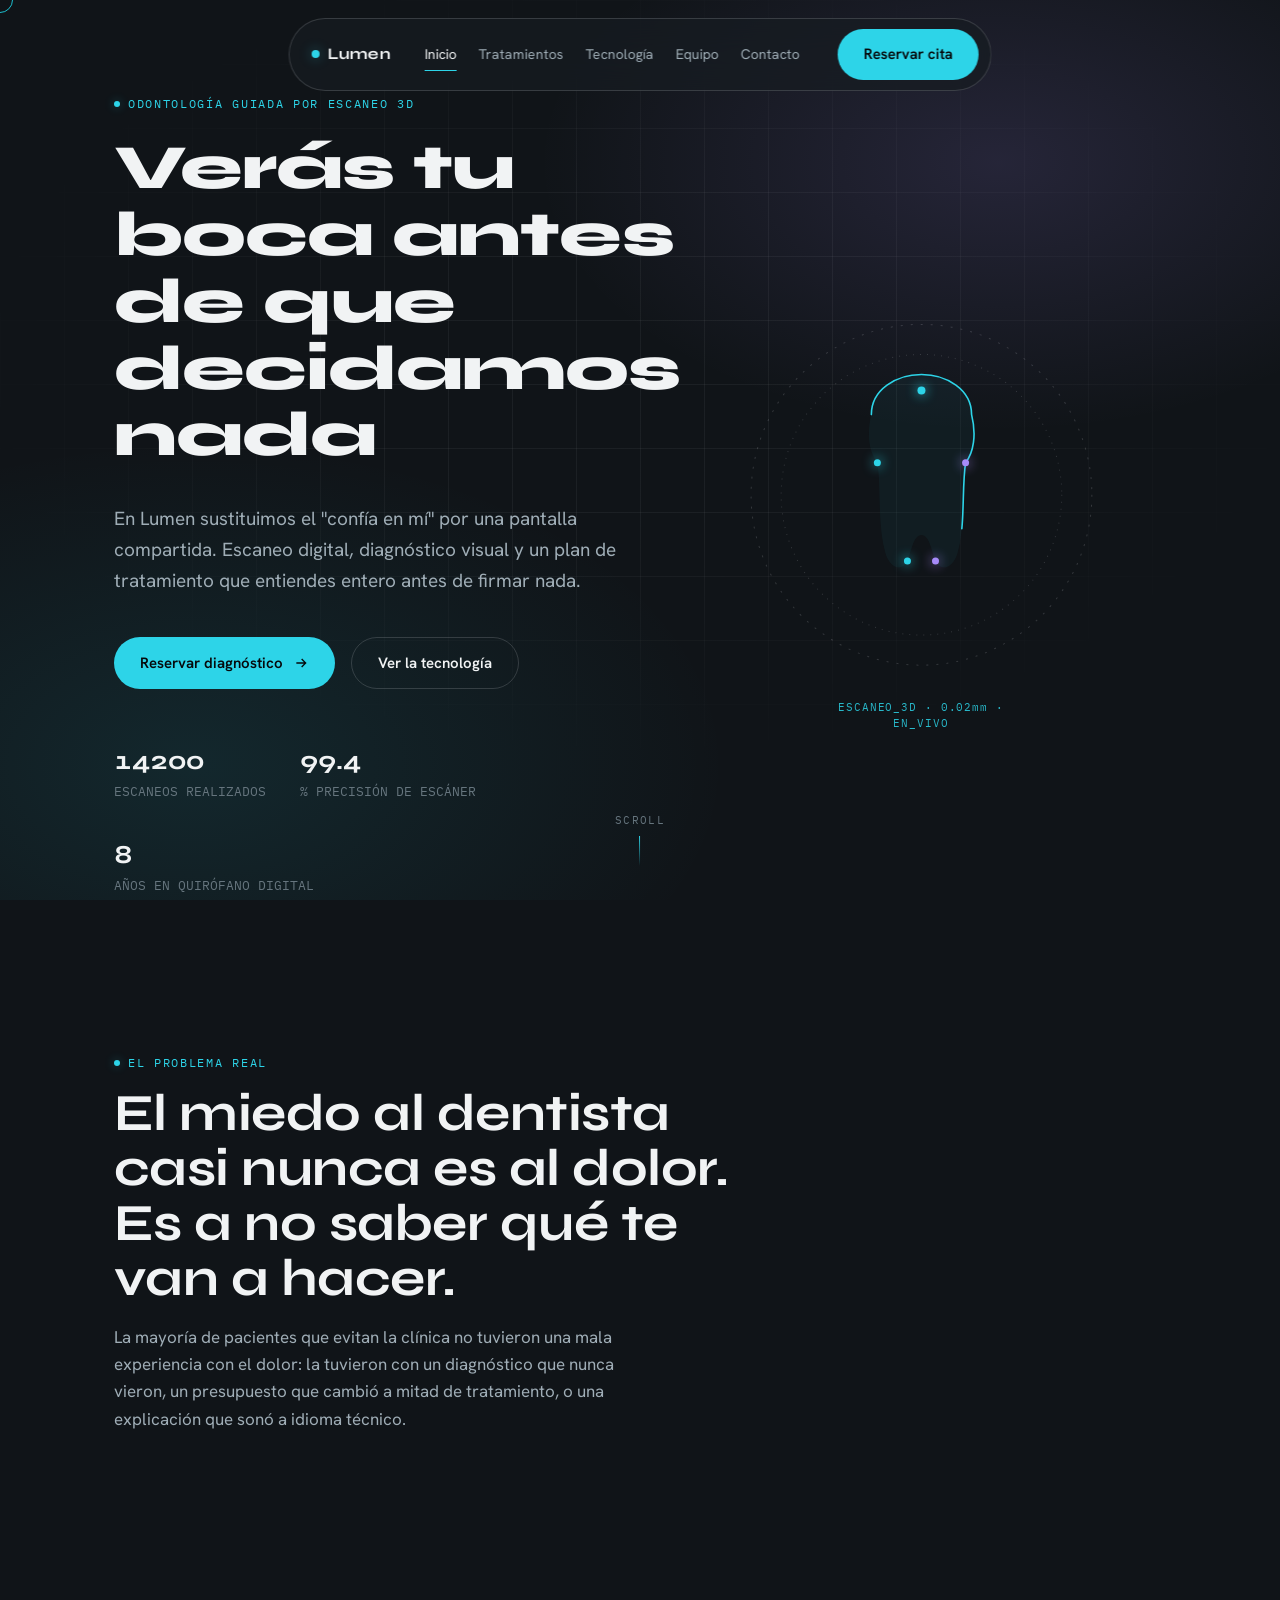
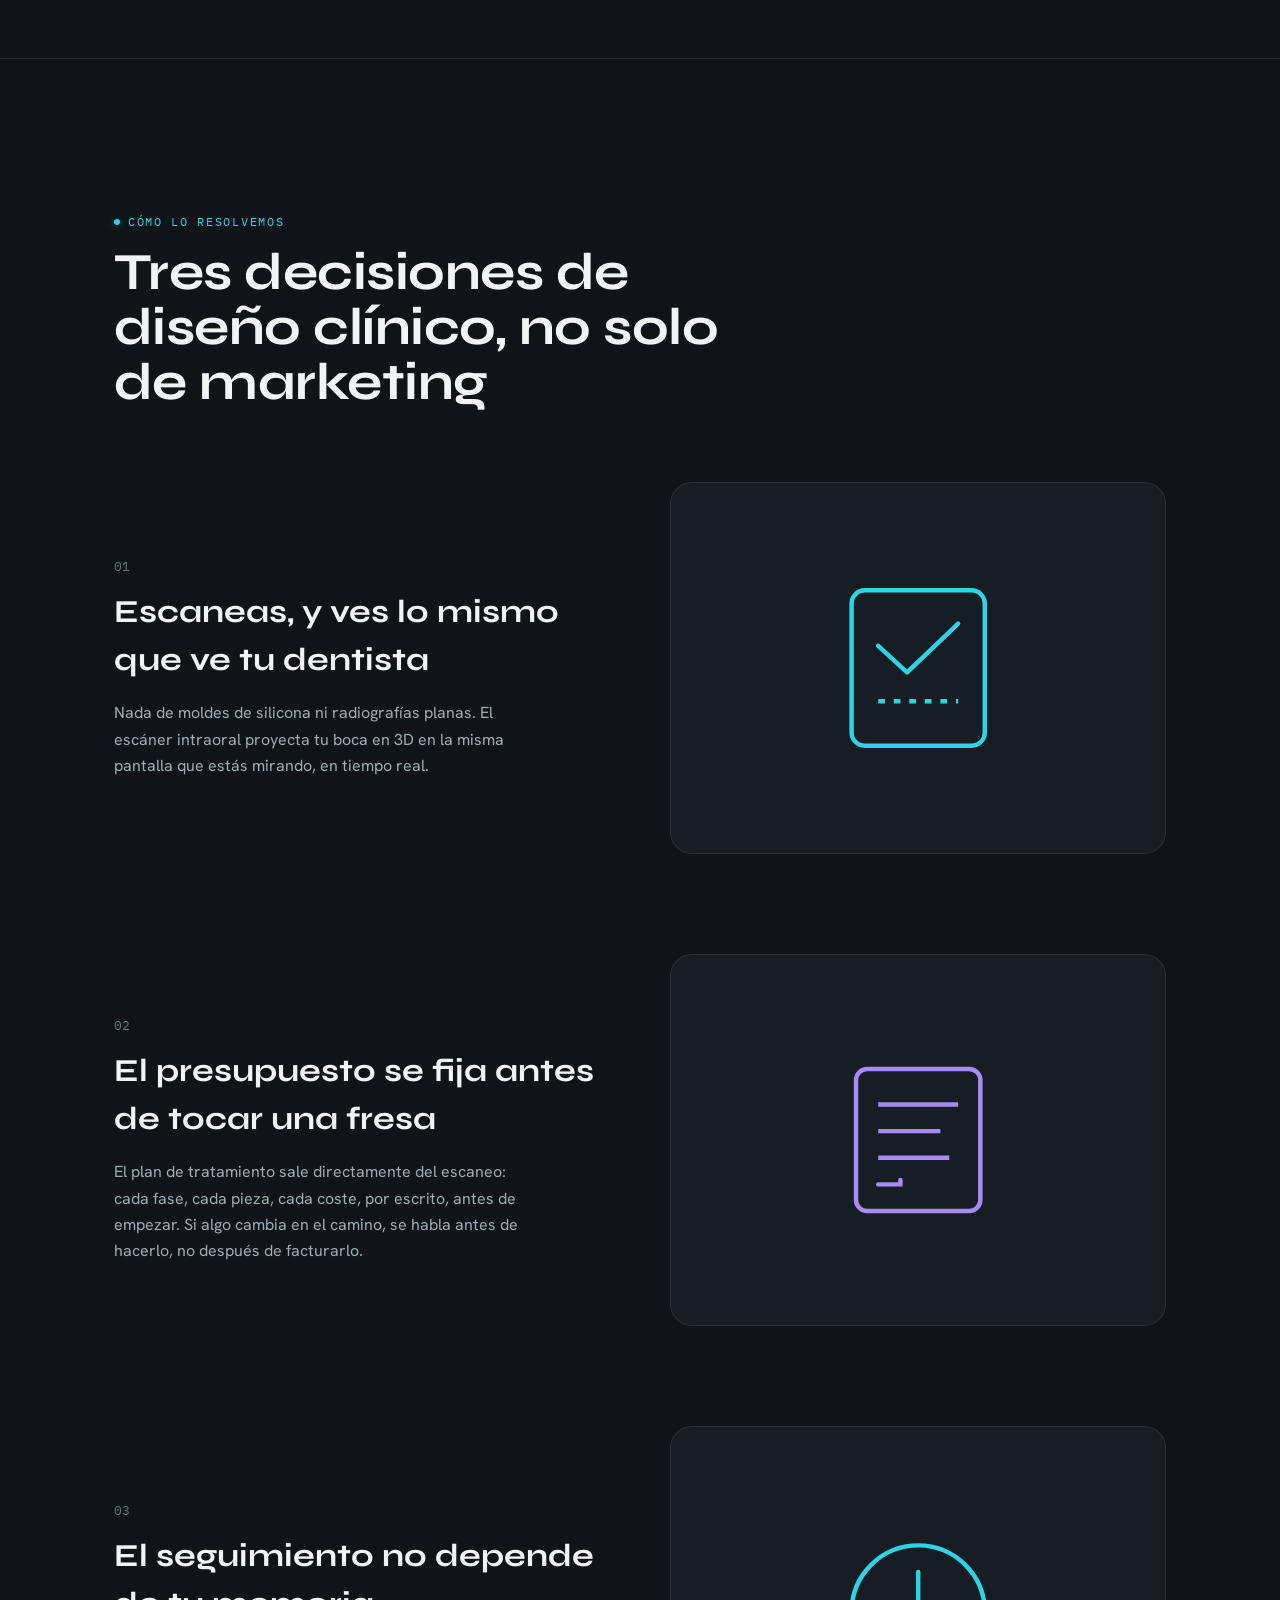
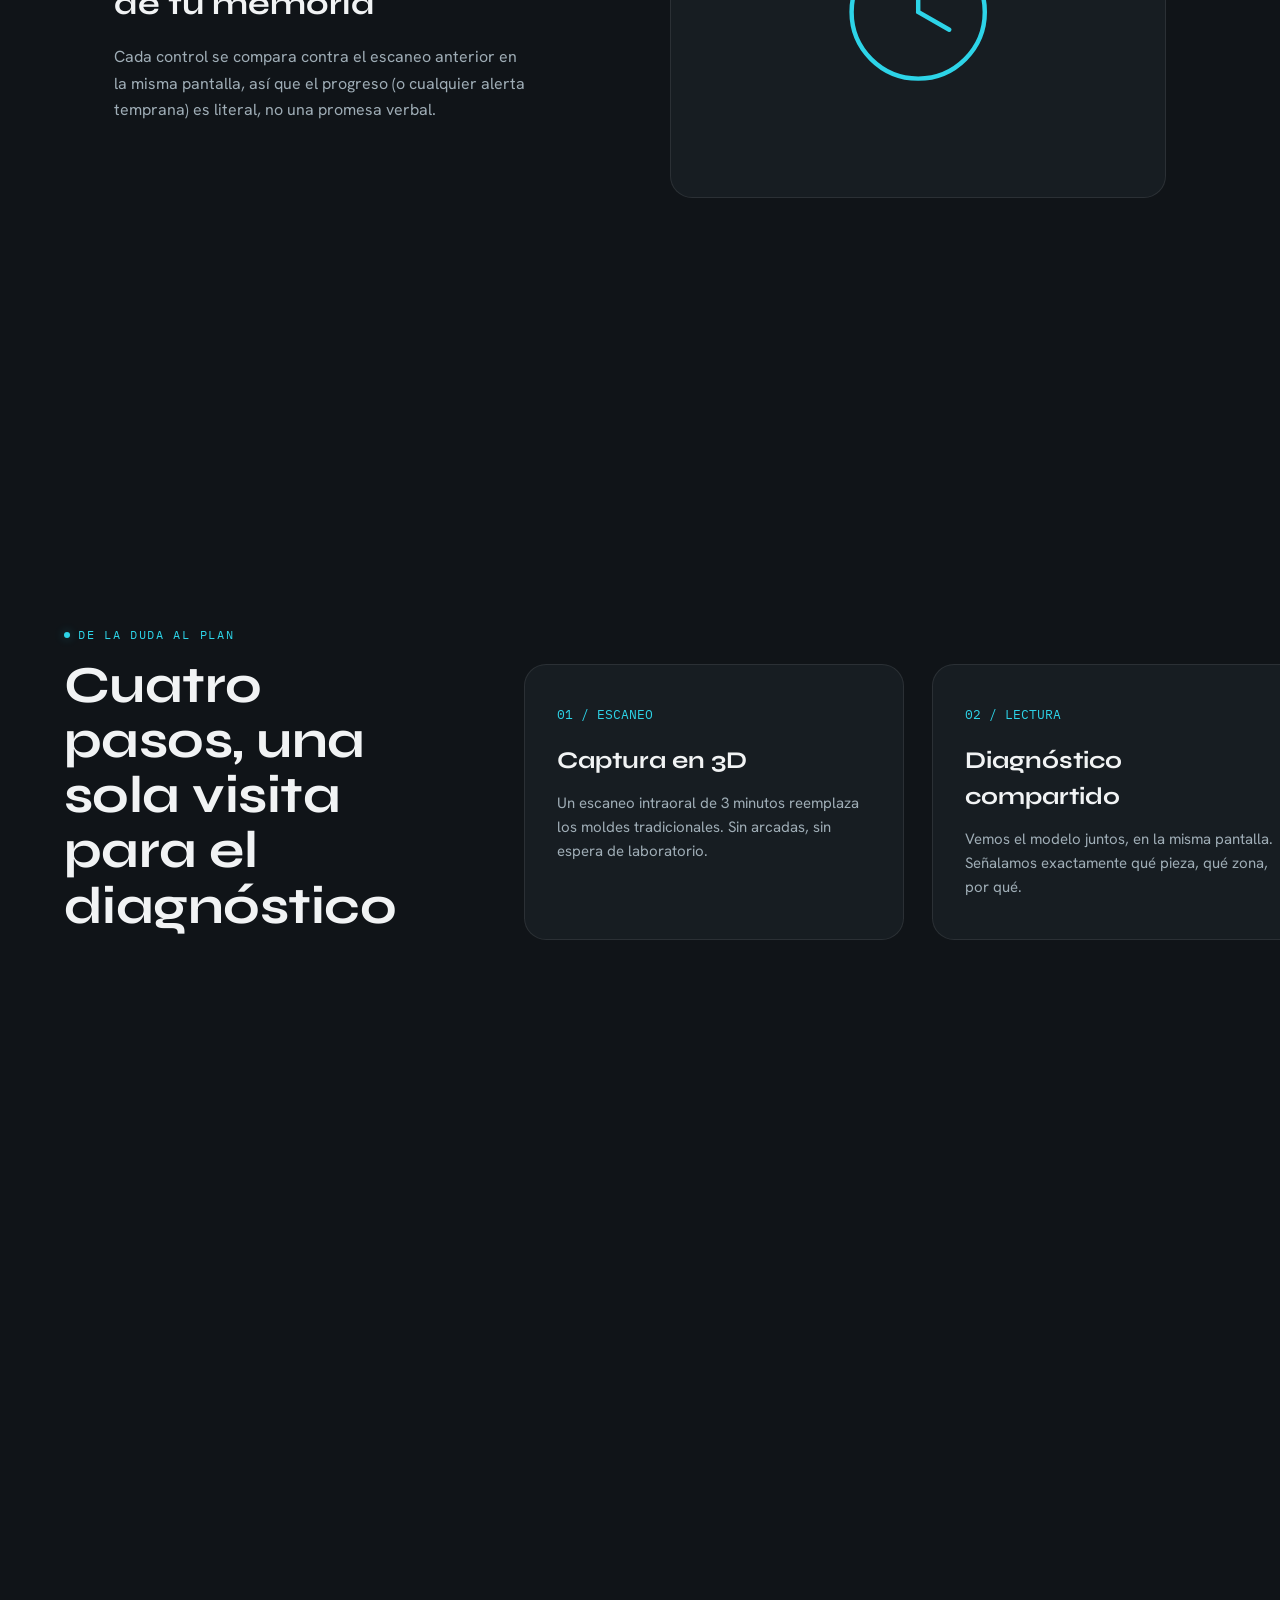
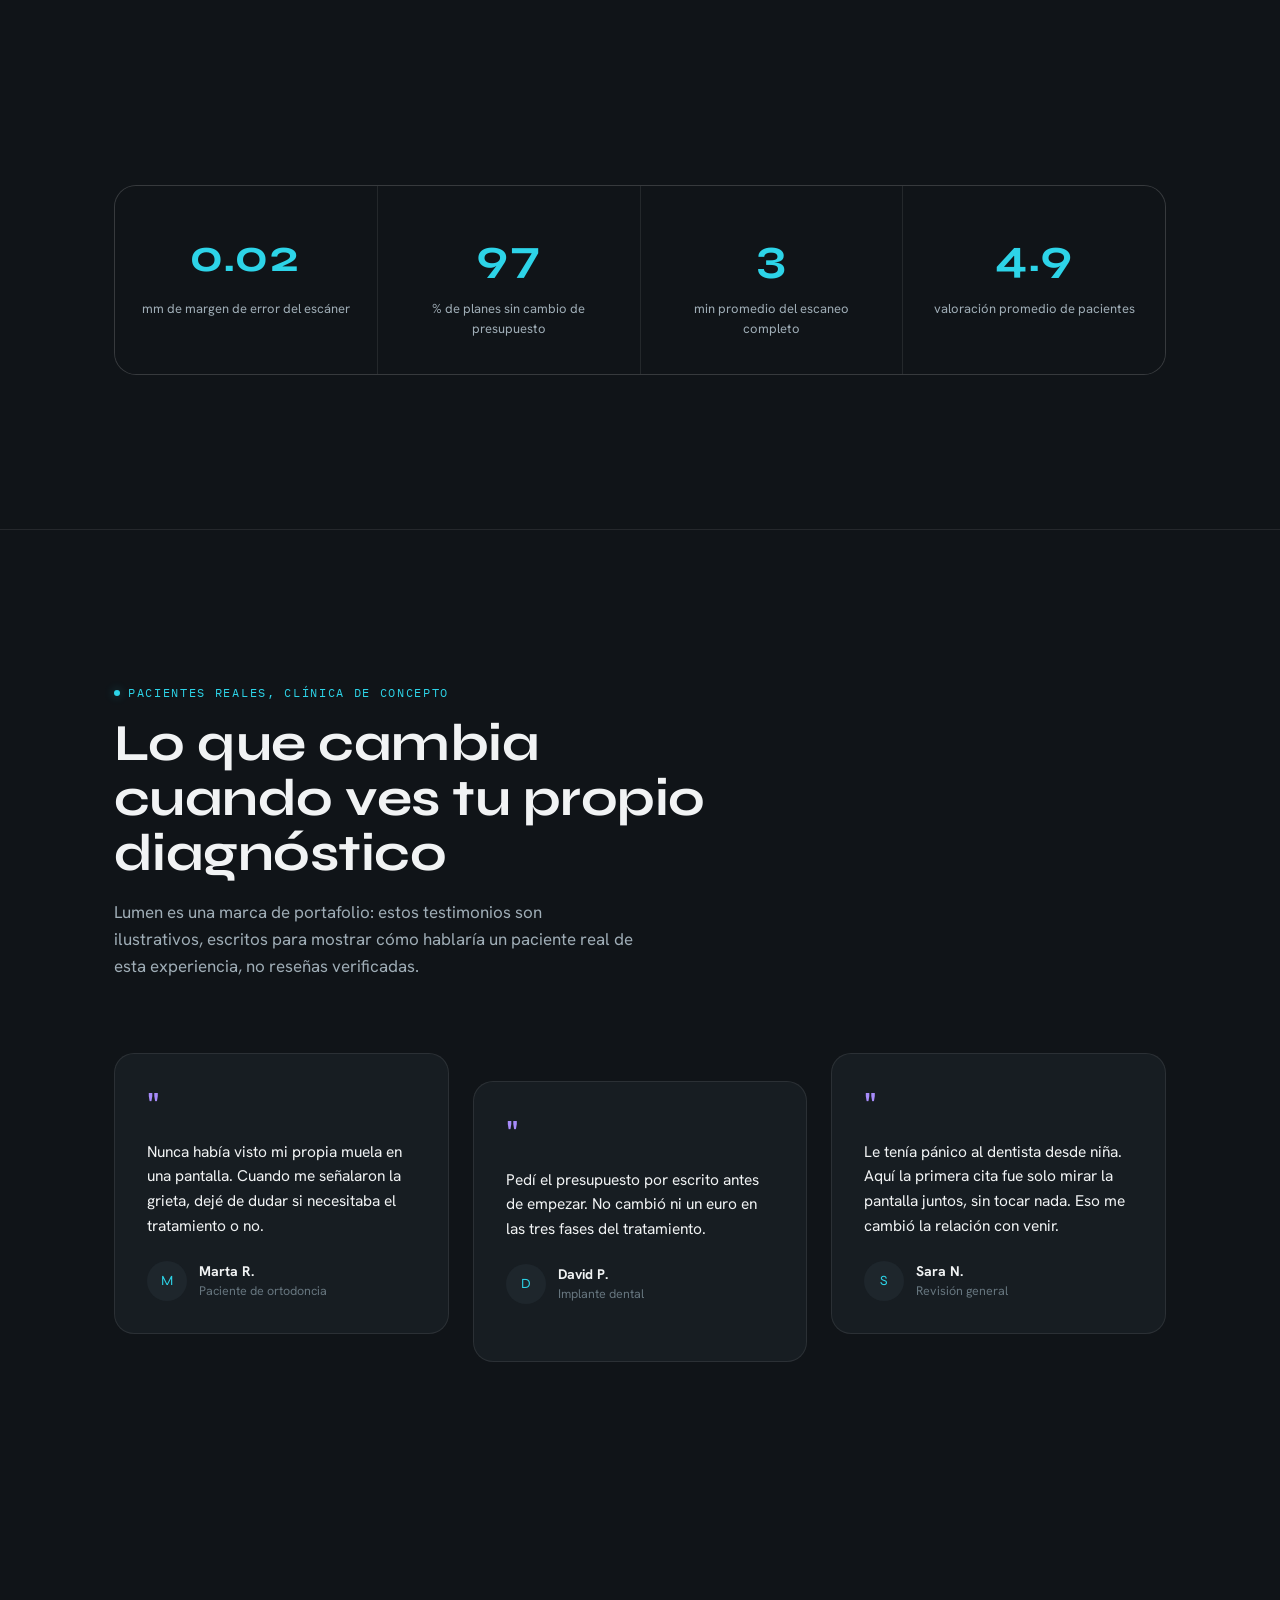
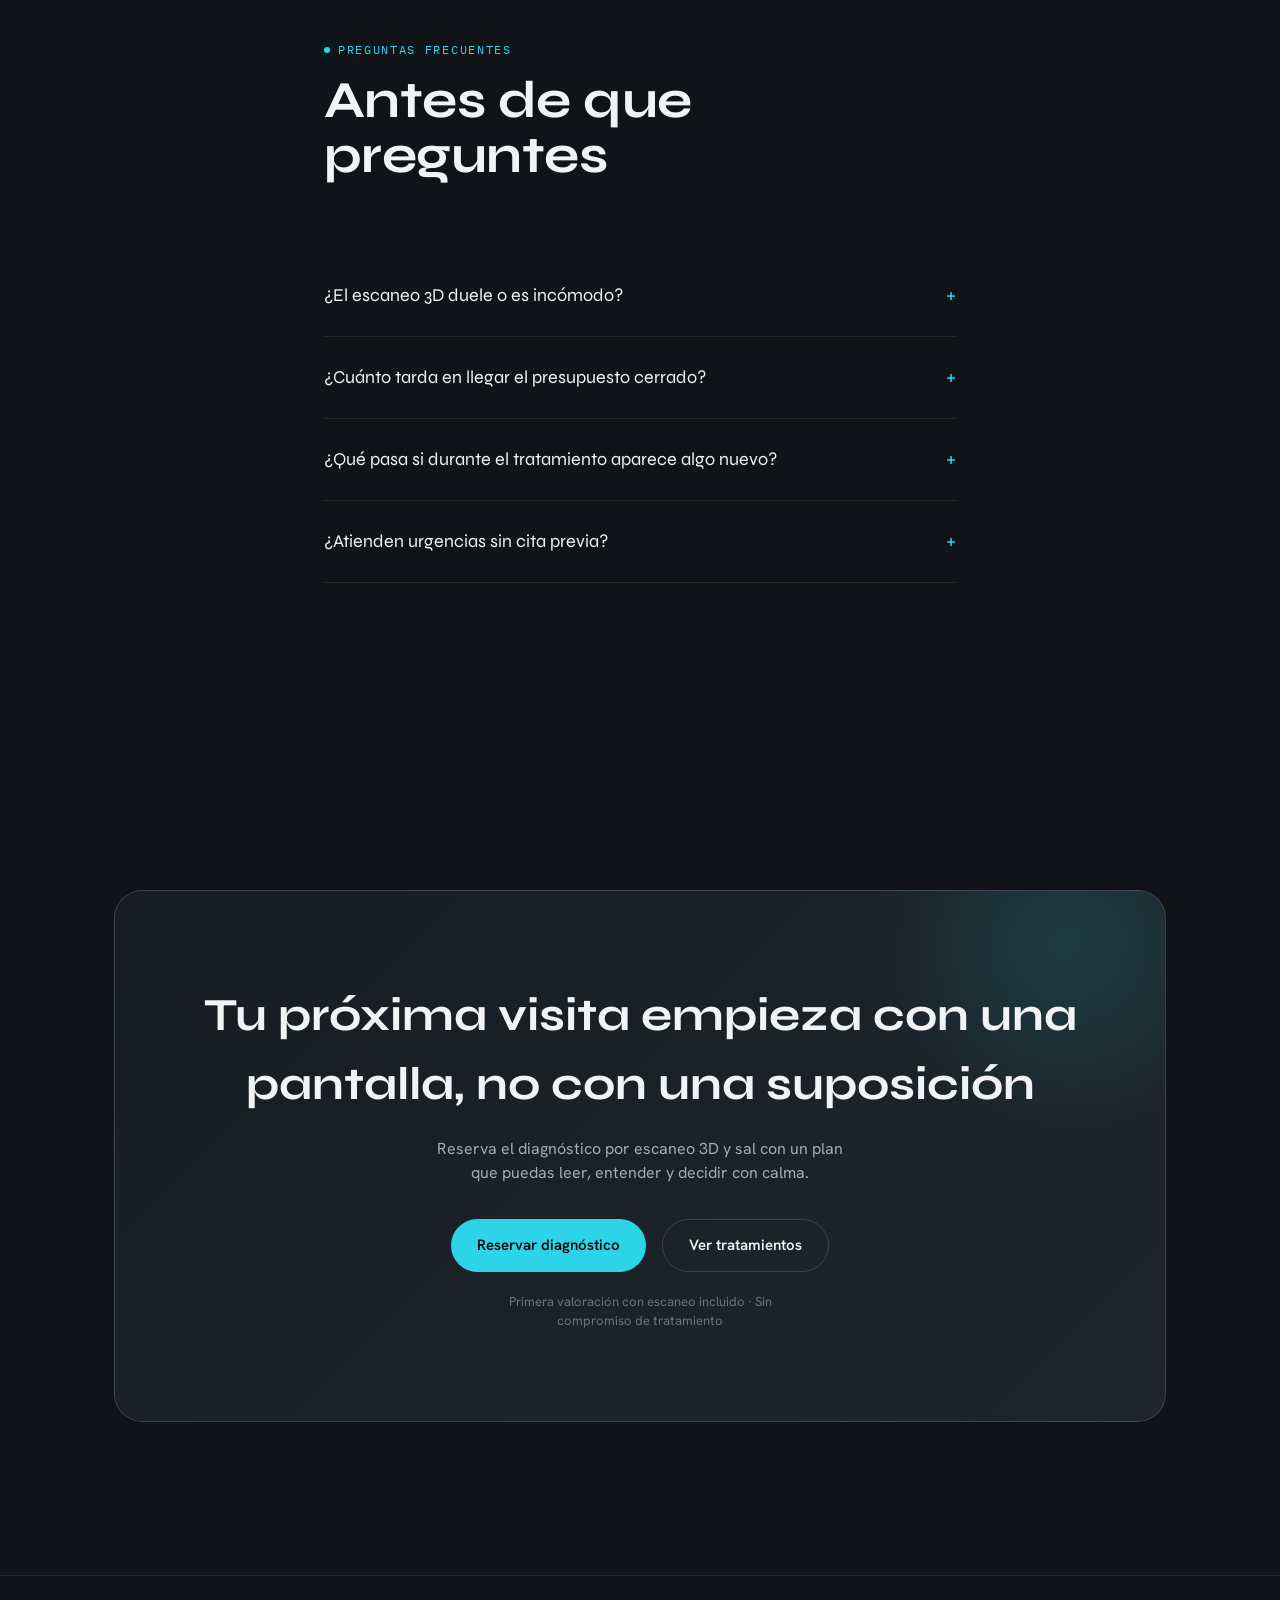
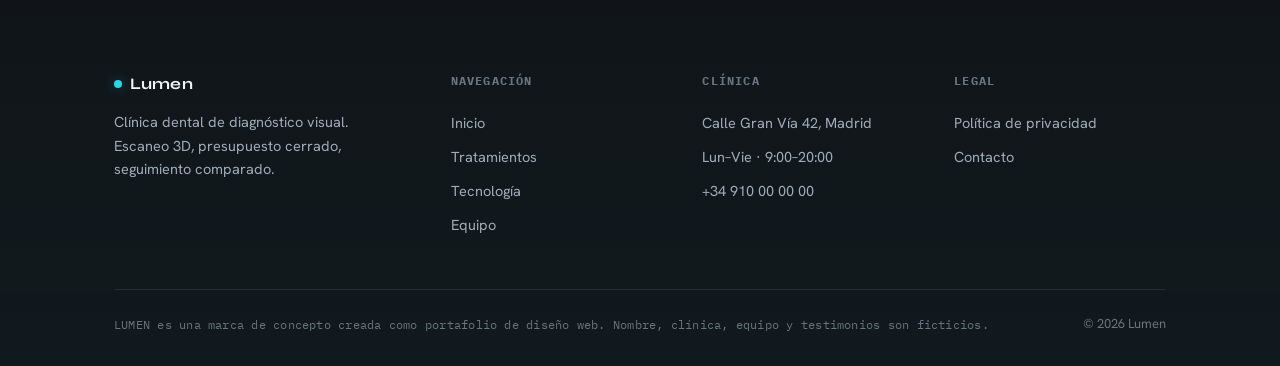
==== index.html @ a2fd38f0 "Lumen Clinica Dental: sitio multipagina animado Landing de portafolio para clinica dental ficticia. " ====
<html lang="es">
<head>
<meta charset="UTF-8">
<meta name="viewport" content="width=device-width, initial-scale=1.0">
<title>Lumen · Clínica Dental de Precisión Digital</title>
<meta name="description" content="Lumen es una clínica dental que sustituye la incertidumbre por evidencia visual: escaneo 3D, diagnóstico compartido en pantalla y planes de tratamiento sin sorpresas.">
<link rel="icon" href="data:image/svg+xml,<svg xmlns=%22http://www.w3.org/2000/svg%22 viewBox=%220 0 100 100%22><circle cx=%2250%22 cy=%2250%22 r=%2242%22 fill=%22%23101418%22/><circle cx=%2250%22 cy=%2250%22 r=%2222%22 fill=%22none%22 stroke=%22%232dd4e8%22 stroke-width=%228%22/></svg>">
<link rel="preconnect" href="https://fonts.googleapis.com">
<link rel="preconnect" href="https://fonts.gstatic.com" crossorigin>
<link href="https://fonts.googleapis.com/css2?family=Syne:wght@600;700;800&family=Hanken+Grotesk:wght@400;500;600;700&family=IBM+Plex+Mono:wght@400;500&display=swap" rel="stylesheet">
<link rel="stylesheet" href="assets/css/style.css">
<style>
  /* ---- hero específico de Inicio ---- */
  .hero {
    position: relative;
    min-height: 100svh;
    display: flex;
    align-items: center;
    overflow: hidden;
    background:
      radial-gradient(ellipse 60% 50% at 78% 18%, rgba(167,139,250,0.14), transparent 60%),
      radial-gradient(ellipse 70% 60% at 15% 85%, rgba(45,212,232,0.10), transparent 60%),
      var(--bg);
  }
  .hero-grid {
    position: absolute;
    inset: 0;
    background-image:
      linear-gradient(var(--line) 1px, transparent 1px),
      linear-gradient(90deg, var(--line) 1px, transparent 1px);
    background-size: 64px 64px;
    mask-image: radial-gradient(ellipse 70% 60% at 50% 40%, black 30%, transparent 75%);
    opacity: 0.6;
  }
  .hero-inner {
    position: relative;
    z-index: 2;
    width: 100%;
    display: grid;
    grid-template-columns: 1.1fr 0.9fr;
    align-items: center;
    gap: 40px;
    padding-top: 90px;
  }
  .hero-copy .eyebrow { margin-bottom: 22px; }
  .hero-copy h1 {
    font-family: var(--font-display);
    font-weight: 800;
    font-size: clamp(34px, 5.6vw, 63px);
    line-height: 1.06;
    letter-spacing: -0.015em;
  }
  .hero-copy h1 .accent { color: var(--accent); }
  .hero-copy p.lede {
    margin-top: 26px;
    max-width: 46ch;
    font-size: clamp(16px, 1.6vw, 19px);
    color: var(--text-dim);
    line-height: 1.65;
  }
  .hero-actions {
    margin-top: 40px;
    display: flex;
    gap: 16px;
    flex-wrap: wrap;
  }
  .hero-trust {
    margin-top: 52px;
    display: flex;
    gap: 34px;
    flex-wrap: wrap;
  }
  .hero-trust div { display: flex; flex-direction: column; gap: 2px; }
  .hero-trust .stat-num { font-size: 26px; }
  .hero-trust span.label { font-size: 12.5px; color: var(--text-faint); font-family: var(--font-mono); }

  .hero-scan { position: relative; height: clamp(320px, 42vw, 560px); }
  .hero-scan svg { width: 100%; height: 100%; overflow: visible; }
  .scan-ring { transform-origin: center; animation: spin 22s linear infinite; }
  .scan-ring.rev { animation-direction: reverse; animation-duration: 34s; }
  @keyframes spin { to { transform: rotate(360deg); } }
  .scan-node { fill: var(--accent); filter: drop-shadow(0 0 6px var(--accent)); }
  .scan-node.violet { fill: var(--accent-2); filter: drop-shadow(0 0 6px var(--accent-2)); }
  .scan-sweep {
    stroke: url(#sweepGrad);
    stroke-width: 1.4;
    animation: sweep 4.5s linear infinite;
  }
  @keyframes sweep { from { transform: rotate(0deg); } to { transform: rotate(360deg); } }
  .tooth-outline { stroke: var(--accent); stroke-width: 1.6; fill: none; stroke-linecap: round; stroke-linejoin: round; }
  .tooth-fill { fill: rgba(45,212,232,0.05); }
  .hero-readout {
    position: absolute;
    bottom: 6%;
    left: 50%;
    transform: translateX(-50%);
    font-family: var(--font-mono);
    font-size: 11px;
    color: var(--accent);
    letter-spacing: 0.08em;
    text-align: center;
    opacity: 0.85;
  }
  body.paused .scan-ring, body.paused .scan-sweep { animation: none; }

  .scroll-cue {
    position: absolute;
    bottom: 34px;
    left: 50%;
    transform: translateX(-50%);
    display: flex;
    flex-direction: column;
    align-items: center;
    gap: 8px;
    font-family: var(--font-mono);
    font-size: 11px;
    color: var(--text-faint);
    letter-spacing: 0.12em;
    z-index: 2;
  }
  .scroll-cue .line { width: 1px; height: 30px; background: linear-gradient(var(--accent), transparent); animation: scrollcue 1.8s ease-in-out infinite; }
  @keyframes scrollcue { 0%,100% { opacity: 0.2; } 50% { opacity: 1; } }

  @media (max-width: 900px) {
    .hero-inner { grid-template-columns: 1fr; padding-top: 60px; }
    .hero-scan { order: -1; height: 280px; }
    .hero-trust { gap: 24px; }
  }

  /* ---- proceso: scroll lateral ---- */
  .process-sticky {
    position: sticky;
    top: 0;
    height: 100vh;
    display: flex;
    align-items: center;
    overflow: hidden;
  }
  .process-track {
    display: flex;
    gap: 28px;
    will-change: transform;
    padding: 0 var(--pad);
  }
  .process-card {
    flex: 0 0 min(78vw, 380px);
    background: var(--surface);
    border: 1px solid var(--line);
    border-radius: 22px;
    padding: 40px 32px;
  }
  .process-card .num { font-family: var(--font-mono); color: var(--accent); font-size: 13px; }
  .process-card h3 { font-family: var(--font-display); font-size: 24px; margin-top: 18px; }
  .process-card p { margin-top: 12px; color: var(--text-dim); font-size: 15px; line-height: 1.6; }
  .process-wrap { height: 320vh; position: relative; }
  .process-exit { position: absolute; bottom: 0; left: 0; right: 0; height: 100px; }

  /* ---- stats ---- */
  .stats-row {
    display: grid;
    grid-template-columns: repeat(4, 1fr);
    gap: 1px;
    background: var(--line);
    border: 1px solid var(--line);
    border-radius: 22px;
    overflow: hidden;
  }
  .stat-cell { background: var(--bg); padding: 36px 24px; text-align: center; }
  .stat-cell .stat-num { font-size: clamp(32px, 4vw, 46px); color: var(--accent); }
  .stat-cell .label { display: block; margin-top: 8px; font-size: 13px; color: var(--text-dim); }
  @media (max-width: 700px) { .stats-row { grid-template-columns: repeat(2, 1fr); } }

  /* ---- beneficios (zigzag) ---- */
  .zig { display: flex; flex-direction: column; gap: 100px; }
  .zig-item { display: grid; grid-template-columns: 1fr 1fr; gap: 60px; align-items: center; }
  .zig-item:nth-child(even) .zig-visual { order: 2; }
  .zig-visual {
    aspect-ratio: 4/3;
    border-radius: 22px;
    border: 1px solid var(--line);
    background: var(--surface);
    display: flex;
    align-items: center;
    justify-content: center;
    position: relative;
    overflow: hidden;
  }
  .zig-visual svg { width: 60%; height: 60%; }
  .zig-copy .index { font-family: var(--font-mono); color: var(--text-faint); font-size: 13px; }
  .zig-copy h3 { font-family: var(--font-display); font-size: clamp(24px, 2.6vw, 32px); margin-top: 12px; }
  .zig-copy p { margin-top: 16px; color: var(--text-dim); line-height: 1.65; max-width: 46ch; }
  @media (max-width: 820px) {
    .zig-item, .zig-item:nth-child(even) .zig-visual { grid-template-columns: 1fr; order: 0; }
  }

  /* ---- testimonios ---- */
  .test-grid { display: grid; grid-template-columns: repeat(3, 1fr); gap: 24px; }
  .test-card { position: relative; }
  .test-card:nth-child(2) { transform: translateY(28px); }
  .test-card .quote-mark { font-family: var(--font-display); font-size: 40px; color: var(--accent-2); line-height: 1; }
  .test-card p.quote { margin-top: 14px; color: var(--text); font-size: 15.5px; line-height: 1.6; }
  .test-card .who { margin-top: 22px; display: flex; align-items: center; gap: 12px; }
  .test-card .avatar { width: 40px; height: 40px; border-radius: 50%; background: var(--surface-2); display: flex; align-items: center; justify-content: center; font-family: var(--font-display); font-size: 14px; color: var(--accent); }
  .test-card .who strong { display: block; font-size: 14px; }
  .test-card .who span { font-size: 12.5px; color: var(--text-faint); }
  @media (max-width: 900px) { .test-grid { grid-template-columns: 1fr; } .test-card:nth-child(2) { transform: none; } }

  /* ---- FAQ ---- */
  .faq-item { border-bottom: 1px solid var(--line); }
  .faq-q { width: 100%; display: flex; justify-content: space-between; align-items: center; padding: 24px 0; text-align: left; font-family: var(--font-display); font-size: 18px; }
  .faq-q .plus { font-size: 22px; color: var(--accent); transition: transform 0.35s var(--ease-in-out); flex-shrink: 0; margin-left: 20px; }
  .faq-item.open .plus { transform: rotate(45deg); }
  .faq-a { max-height: 0; overflow: hidden; transition: max-height 0.4s var(--ease-in-out); }
  .faq-a p { padding: 0 0 24px; color: var(--text-dim); max-width: 60ch; line-height: 1.6; }

  /* ---- CTA final ---- */
  .cta-band {
    border-radius: 28px;
    background: linear-gradient(135deg, var(--surface), var(--surface-2));
    border: 1px solid var(--line-strong);
    padding: clamp(50px, 8vw, 90px) clamp(30px, 6vw, 80px);
    text-align: center;
    position: relative;
    overflow: hidden;
  }
  .cta-band::before {
    content: "";
    position: absolute;
    width: 400px; height: 400px;
    background: radial-gradient(circle, var(--accent-soft), transparent 70%);
    top: -150px; right: -100px;
  }
  .cta-band h2 { font-family: var(--font-display); font-size: clamp(30px, 4vw, 46px); position: relative; }
  .cta-band p { margin: 18px auto 0; color: var(--text-dim); max-width: 46ch; position: relative; }
  .cta-band .hero-actions { justify-content: center; margin-top: 34px; position: relative; }
  .cta-band .guarantee { margin-top: 20px; font-size: 13px; color: var(--text-faint); position: relative; }
</style>
</head>
<body>
<a class="skip-link" href="#main">Saltar al contenido</a>

<nav class="nav" aria-label="Navegación principal">
  <a href="index.html" class="nav-logo"><span class="dot"></span>Lumen</a>
  <div class="nav-links">
    <a href="index.html" class="active">Inicio</a>
    <a href="tratamientos.html">Tratamientos</a>
    <a href="tecnologia.html">Tecnología</a>
    <a href="equipo.html">Equipo</a>
    <a href="contacto.html">Contacto</a>
  </div>
  <a href="contacto.html" class="nav-cta btn btn-primary">Reservar cita</a>
  <button class="nav-burger" aria-label="Abrir menú" aria-expanded="false"><span></span></button>
</nav>

<div class="mobile-panel">
  <a href="index.html">Inicio</a>
  <a href="tratamientos.html">Tratamientos</a>
  <a href="tecnologia.html">Tecnología</a>
  <a href="equipo.html">Equipo</a>
  <a href="contacto.html">Contacto</a>
  <a href="contacto.html" class="btn btn-primary">Reservar cita</a>
</div>

<main id="main">

  <!-- HERO -->
  <section class="hero">
    <div class="hero-grid"></div>
    <div class="wrap hero-inner">
      <div class="hero-copy">
        <span class="eyebrow">Odontología guiada por escaneo 3D</span>
        <h1 class="choreo">Verás tu boca <span class="accent">antes</span> de que decidamos nada</h1>
        <p class="lede">En Lumen sustituimos el "confía en mí" por una pantalla compartida. Escaneo digital, diagnóstico visual y un plan de tratamiento que entiendes entero antes de firmar nada.</p>
        <div class="hero-actions">
          <a href="contacto.html" class="btn btn-primary">Reservar diagnóstico<svg viewBox="0 0 24 24" fill="none" stroke="currentColor" stroke-width="2"><path d="M5 12h14M13 6l6 6-6 6"/></svg></a>
          <a href="tecnologia.html" class="btn btn-ghost">Ver la tecnología</a>
        </div>
        <div class="hero-trust reveal-stagger">
          <div class="r-item"><span class="stat-num" data-count="14200">0</span><span class="label">ESCANEOS REALIZADOS</span></div>
          <div class="r-item"><span class="stat-num" data-count="99.4">0</span><span class="label">% PRECISIÓN DE ESCÁNER</span></div>
          <div class="r-item"><span class="stat-num" data-count="8">0</span><span class="label">AÑOS EN QUIRÓFANO DIGITAL</span></div>
        </div>
      </div>

      <div class="hero-scan" aria-hidden="true">
        <svg viewBox="0 0 400 400">
          <defs>
            <linearGradient id="sweepGrad" x1="0" y1="0" x2="1" y2="1">
              <stop offset="0%" stop-color="#2dd4e8" stop-opacity="0"/>
              <stop offset="100%" stop-color="#2dd4e8" stop-opacity="0.9"/>
            </linearGradient>
          </defs>

          <g class="scan-ring">
            <circle cx="200" cy="200" r="170" fill="none" stroke="var(--line-strong)" stroke-width="1" stroke-dasharray="2 8"/>
          </g>
          <g class="scan-ring rev">
            <circle cx="200" cy="200" r="140" fill="none" stroke="var(--line-strong)" stroke-width="1" stroke-dasharray="1 6"/>
          </g>
          <g class="scan-ring">
            <line class="scan-sweep" x1="200" y1="200" x2="200" y2="30" style="transform-origin:200px 200px"/>
          </g>

          <!-- silueta de molar, autotrazada al hacer scroll -->
          <path class="tooth-outline tooth-fill" data-draw-path
            d="M150 120
               C150 95 175 80 200 80
               C225 80 250 95 250 120
               C255 140 252 158 244 168
               C240 195 244 230 236 258
               C232 272 220 278 214 266
               C210 256 208 240 200 240
               C192 240 190 256 186 266
               C180 278 168 272 164 258
               C156 230 160 195 156 168
               C148 158 145 140 150 120 Z"/>

          <circle class="scan-node" cx="200" cy="96" r="4"/>
          <circle class="scan-node violet" cx="244" cy="168" r="3.5"/>
          <circle class="scan-node" cx="156" cy="168" r="3.5"/>
          <circle class="scan-node violet" cx="214" cy="266" r="3.5"/>
          <circle class="scan-node" cx="186" cy="266" r="3.5"/>
        </svg>
        <div class="hero-readout mono">ESCANEO_3D · 0.02mm · EN_VIVO</div>
      </div>
    </div>
    <div class="scroll-cue"><span>SCROLL</span><span class="line"></span></div>
  </section>

  <!-- PROBLEMA -->
  <section class="section-pad">
    <div class="wrap">
      <div class="section-head reveal">
        <span class="eyebrow">El problema real</span>
        <h2>El miedo al dentista casi nunca es al dolor. Es a no saber qué te van a hacer.</h2>
        <p>La mayoría de pacientes que evitan la clínica no tuvieron una mala experiencia con el dolor: la tuvieron con un diagnóstico que nunca vieron, un presupuesto que cambió a mitad de tratamiento, o una explicación que sonó a idioma técnico.</p>
      </div>
    </div>
  </section>

  <hr class="divider">

  <!-- SOLUCIÓN: zigzag -->
  <section class="section-pad">
    <div class="wrap">
      <div class="section-head reveal">
        <span class="eyebrow">Cómo lo resolvemos</span>
        <h2>Tres decisiones de diseño clínico, no solo de marketing</h2>
      </div>

      <div class="zig">
        <div class="zig-item reveal">
          <div class="zig-copy">
            <span class="index mono">01</span>
            <h3>Escaneas, y ves lo mismo que ve tu dentista</h3>
            <p>Nada de moldes de silicona ni radiografías planas. El escáner intraoral proyecta tu boca en 3D en la misma pantalla que estás mirando, en tiempo real.</p>
          </div>
          <div class="zig-visual">
            <svg viewBox="0 0 100 100" fill="none" stroke="var(--accent)" stroke-width="2">
              <rect x="20" y="15" width="60" height="70" rx="6"/>
              <path d="M32 40 L45 52 L68 30" stroke-linecap="round" stroke-linejoin="round"/>
              <line x1="32" y1="65" x2="68" y2="65" stroke-dasharray="3 4"/>
            </svg>
          </div>
        </div>

        <div class="zig-item reveal">
          <div class="zig-copy">
            <span class="index mono">02</span>
            <h3>El presupuesto se fija antes de tocar una fresa</h3>
            <p>El plan de tratamiento sale directamente del escaneo: cada fase, cada pieza, cada coste, por escrito, antes de empezar. Si algo cambia en el camino, se habla antes de hacerlo, no después de facturarlo.</p>
          </div>
          <div class="zig-visual">
            <svg viewBox="0 0 100 100" fill="none" stroke="var(--accent-2)" stroke-width="2">
              <rect x="22" y="18" width="56" height="64" rx="5"/>
              <line x1="32" y1="34" x2="68" y2="34"/>
              <line x1="32" y1="46" x2="60" y2="46"/>
              <line x1="32" y1="58" x2="64" y2="58"/>
              <path d="M32 70 L42 70 L42 68" stroke-linecap="round"/>
            </svg>
          </div>
        </div>

        <div class="zig-item reveal">
          <div class="zig-copy">
            <span class="index mono">03</span>
            <h3>El seguimiento no depende de tu memoria</h3>
            <p>Cada control se compara contra el escaneo anterior en la misma pantalla, así que el progreso (o cualquier alerta temprana) es literal, no una promesa verbal.</p>
          </div>
          <div class="zig-visual">
            <svg viewBox="0 0 100 100" fill="none" stroke="var(--accent)" stroke-width="2">
              <circle cx="50" cy="50" r="30"/>
              <path d="M50 32 L50 50 L64 58" stroke-linecap="round"/>
            </svg>
          </div>
        </div>
      </div>
    </div>
  </section>

  <!-- PROCESO: scroll lateral -->
  <section class="process-wrap" id="proceso">
    <div class="process-sticky">
      <div class="wrap" style="width:100%">
        <div class="section-head reveal" style="margin-bottom:44px">
          <span class="eyebrow">De la duda al plan</span>
          <h2>Cuatro pasos, una sola visita para el diagnóstico</h2>
        </div>
      </div>
      <div class="process-track" id="processTrack">
        <div class="process-card"><span class="num mono">01 / ESCANEO</span><h3>Captura en 3D</h3><p>Un escaneo intraoral de 3 minutos reemplaza los moldes tradicionales. Sin arcadas, sin espera de laboratorio.</p></div>
        <div class="process-card"><span class="num mono">02 / LECTURA</span><h3>Diagnóstico compartido</h3><p>Vemos el modelo juntos, en la misma pantalla. Señalamos exactamente qué pieza, qué zona, por qué.</p></div>
        <div class="process-card"><span class="num mono">03 / PLAN</span><h3>Ruta y presupuesto cerrado</h3><p>Sales con un documento con fases, tiempos y coste total. Sin letra pequeña ni fase "a valorar después".</p></div>
        <div class="process-card"><span class="num mono">04 / TRATAMIENTO</span><h3>Ejecución guiada por el escaneo</h3><p>Cada procedimiento usa el mismo modelo digital como referencia, así que el resultado se planea, no se improvisa.</p></div>
        <div class="process-card"><span class="num mono">05 / CONTROL</span><h3>Seguimiento comparado</h3><p>Cada revisión se superpone al escaneo anterior. El progreso queda documentado, no solo recordado.</p></div>
      </div>
    </div>
  </section>

  <!-- STATS -->
  <section class="section-pad">
    <div class="wrap">
      <div class="stats-row reveal-stagger">
        <div class="stat-cell r-item"><span class="stat-num" data-count="0.02">0</span><span class="label">mm de margen de error del escáner</span></div>
        <div class="stat-cell r-item"><span class="stat-num" data-count="97">0</span><span class="label">% de planes sin cambio de presupuesto</span></div>
        <div class="stat-cell r-item"><span class="stat-num" data-count="3">0</span><span class="label">min promedio del escaneo completo</span></div>
        <div class="stat-cell r-item"><span class="stat-num" data-count="4.9">0</span><span class="label">valoración promedio de pacientes</span></div>
      </div>
    </div>
  </section>

  <hr class="divider">

  <!-- TESTIMONIOS -->
  <section class="section-pad">
    <div class="wrap">
      <div class="section-head reveal">
        <span class="eyebrow">Pacientes reales, clínica de concepto</span>
        <h2>Lo que cambia cuando ves tu propio diagnóstico</h2>
        <p>Lumen es una marca de portafolio: estos testimonios son ilustrativos, escritos para mostrar cómo hablaría un paciente real de esta experiencia, no reseñas verificadas.</p>
      </div>
      <div class="test-grid">
        <div class="card test-card reveal"><div class="card-glow"></div><span class="quote-mark">"</span><p class="quote">Nunca había visto mi propia muela en una pantalla. Cuando me señalaron la grieta, dejé de dudar si necesitaba el tratamiento o no.</p><div class="who"><div class="avatar">M</div><div><strong>Marta R.</strong><span>Paciente de ortodoncia</span></div></div></div>
        <div class="card test-card reveal"><div class="card-glow"></div><span class="quote-mark">"</span><p class="quote">Pedí el presupuesto por escrito antes de empezar. No cambió ni un euro en las tres fases del tratamiento.</p><div class="who"><div class="avatar">D</div><div><strong>David P.</strong><span>Implante dental</span></div></div></div>
        <div class="card test-card reveal"><div class="card-glow"></div><span class="quote-mark">"</span><p class="quote">Le tenía pánico al dentista desde niña. Aquí la primera cita fue solo mirar la pantalla juntos, sin tocar nada. Eso me cambió la relación con venir.</p><div class="who"><div class="avatar">S</div><div><strong>Sara N.</strong><span>Revisión general</span></div></div></div>
      </div>
    </div>
  </section>

  <!-- FAQ -->
  <section class="section-pad">
    <div class="wrap" style="max-width:760px">
      <div class="section-head reveal">
        <span class="eyebrow">Preguntas frecuentes</span>
        <h2>Antes de que preguntes</h2>
      </div>
      <div class="faq-list">
        <div class="faq-item reveal">
          <button class="faq-q">¿El escaneo 3D duele o es incómodo?<span class="plus">+</span></button>
          <div class="faq-a"><p>No. Es una varita que se pasa por la boca sin contacto de presión, sin material que se endurezca dentro de tu boca. La mayoría de pacientes lo prefieren sobre el molde tradicional desde la primera vez.</p></div>
        </div>
        <div class="faq-item reveal">
          <button class="faq-q">¿Cuánto tarda en llegar el presupuesto cerrado?<span class="plus">+</span></button>
          <div class="faq-a"><p>Sales de la misma cita de diagnóstico con el documento en mano. No hay una segunda visita solo para recibir el presupuesto.</p></div>
        </div>
        <div class="faq-item reveal">
          <button class="faq-q">¿Qué pasa si durante el tratamiento aparece algo nuevo?<span class="plus">+</span></button>
          <div class="faq-a"><p>Se compara contra el escaneo original en pantalla, se explica qué cambió y por qué, y se ajusta el presupuesto contigo delante antes de continuar. Nunca después de la factura.</p></div>
        </div>
        <div class="faq-item reveal">
          <button class="faq-q">¿Atienden urgencias sin cita previa?<span class="plus">+</span></button>
          <div class="faq-a"><p>Sí, reservamos huecos diarios para urgencias. Escríbenos desde la página de <a href="contacto.html" class="accent">contacto</a> y te confirmamos el primer hueco disponible.</p></div>
        </div>
      </div>
    </div>
  </section>

  <!-- CTA FINAL -->
  <section class="section-pad">
    <div class="wrap">
      <div class="cta-band reveal-scale">
        <h2>Tu próxima visita empieza con una pantalla, no con una suposición</h2>
        <p>Reserva el diagnóstico por escaneo 3D y sal con un plan que puedas leer, entender y decidir con calma.</p>
        <div class="hero-actions">
          <a href="contacto.html" class="btn btn-primary">Reservar diagnóstico</a>
          <a href="tratamientos.html" class="btn btn-ghost">Ver tratamientos</a>
        </div>
        <p class="guarantee">Primera valoración con escaneo incluido · Sin compromiso de tratamiento</p>
      </div>
    </div>
  </section>

</main>

<footer>
  <div class="wrap">
    <div class="footer-grid">
      <div class="footer-brand">
        <a href="index.html" class="nav-logo"><span class="dot"></span>Lumen</a>
        <p>Clínica dental de diagnóstico visual. Escaneo 3D, presupuesto cerrado, seguimiento comparado.</p>
      </div>
      <div class="footer-col">
        <h4>Navegación</h4>
        <a href="index.html">Inicio</a>
        <a href="tratamientos.html">Tratamientos</a>
        <a href="tecnologia.html">Tecnología</a>
        <a href="equipo.html">Equipo</a>
      </div>
      <div class="footer-col">
        <h4>Clínica</h4>
        <span>Calle Gran Vía 42, Madrid</span>
        <span>Lun–Vie · 9:00–20:00</span>
        <a href="tel:+34910000000">+34 910 00 00 00</a>
      </div>
      <div class="footer-col">
        <h4>Legal</h4>
        <a href="contacto.html#privacidad">Política de privacidad</a>
        <a href="contacto.html">Contacto</a>
      </div>
    </div>
    <div class="footer-bottom">
      <span class="footer-fictional">LUMEN es una marca de concepto creada como portafolio de diseño web. Nombre, clínica, equipo y testimonios son ficticios.</span>
      <span>© 2026 Lumen</span>
    </div>
  </div>
</footer>

<script src="assets/js/main.js"></script>
<script>
  // FAQ accordion
  document.querySelectorAll(".faq-item").forEach(function (item) {
    var q = item.querySelector(".faq-q");
    var a = item.querySelector(".faq-a");
    q.addEventListener("click", function () {
      var isOpen = item.classList.contains("open");
      document.querySelectorAll(".faq-item.open").forEach(function (o) { if (o !== item) { o.classList.remove("open"); o.querySelector(".faq-a").style.maxHeight = null; } });
      item.classList.toggle("open", !isOpen);
      a.style.maxHeight = !isOpen ? a.scrollHeight + "px" : null;
    });
  });

  // proceso: scroll lateral atado al progreso vertical del wrapper
  (function () {
    var wrap = document.getElementById("proceso");
    var track = document.getElementById("processTrack");
    if (!wrap || !track) return;
    var reduceMotion = window.matchMedia("(prefers-reduced-motion: reduce)");
    function update() {
      var rect = wrap.getBoundingClientRect();
      var total = rect.height - window.innerHeight;
      var progress = Math.min(1, Math.max(0, -rect.top / total));
      var maxScroll = Math.max(0, track.scrollWidth - window.innerWidth + 64);
      track.style.transform = reduceMotion.matches ? "none" : "translateX(-" + (progress * maxScroll) + "px)";
    }
    window.addEventListener("scroll", function () { requestAnimationFrame(update); }, { passive: true });
    window.addEventListener("resize", update);
    update();
  })();
</script>
</body>
</html>
---- assets/css/style.css ----
/* ============================================================
   LUMEN — Clínica Dental. Sistema de diseño compartido.
   Marca ficticia (portafolio). Anclaje: Salud/Retador remixado
   (acento cian "pantalla de escáner" + violeta innovación).
   ============================================================ */

:root {
  --bg: #101418;
  --surface: #171d22;
  --surface-2: #1e262c;
  --line: rgba(241, 243, 244, 0.09);
  --line-strong: rgba(241, 243, 244, 0.16);
  --text: #f1f3f4;
  --text-dim: #9fadb6;
  --text-faint: #66757e;
  --accent: #2dd4e8;
  --accent-soft: rgba(45, 212, 232, 0.14);
  --accent-2: #a78bfa;
  --accent-2-soft: rgba(167, 139, 250, 0.14);

  --font-display: "Syne", "Hanken Grotesk", sans-serif;
  --font-body: "Hanken Grotesk", "Segoe UI", sans-serif;
  --font-mono: "IBM Plex Mono", monospace;

  --ease-out: cubic-bezier(0.16, 1, 0.3, 1);
  --ease-in-out: cubic-bezier(0.65, 0, 0.35, 1);

  --tshadow: 0 1px 2px rgba(5, 5, 10, 0.9), 0 3px 14px rgba(5, 5, 10, 0.6);
  --container: 1180px;
  --pad: clamp(20px, 5vw, 64px);
}

* { box-sizing: border-box; }
html, body { overflow-x: clip; }
html { overflow-x: hidden; }

body {
  margin: 0;
  background: var(--bg);
  color: var(--text);
  font-family: var(--font-body);
  font-size: 16px;
  line-height: 1.5;
  -webkit-font-smoothing: antialiased;
}

body.paused *,
body.paused *::before,
body.paused *::after {
  animation-play-state: paused !important;
}

img { max-width: 100%; display: block; }
a { color: inherit; text-decoration: none; }
ul { margin: 0; padding: 0; list-style: none; }
h1, h2, h3, h4, p { margin: 0; }
button { font: inherit; color: inherit; background: none; border: none; cursor: pointer; }

.font-display { font-family: var(--font-display); }

::selection { background: var(--accent); color: #06090b; }

/* ---------- layout helpers ---------- */
.wrap {
  max-width: var(--container);
  margin: 0 auto;
  padding-left: var(--pad);
  padding-right: var(--pad);
}

.eyebrow {
  display: inline-flex;
  align-items: center;
  gap: 8px;
  font-family: var(--font-mono);
  font-size: 12px;
  letter-spacing: 0.14em;
  text-transform: uppercase;
  color: var(--accent);
}
.eyebrow::before {
  content: "";
  width: 6px;
  height: 6px;
  border-radius: 50%;
  background: var(--accent);
  box-shadow: 0 0 10px 2px var(--accent-soft);
}

.btn {
  display: inline-flex;
  align-items: center;
  gap: 10px;
  padding: 14px 26px;
  border-radius: 999px;
  font-family: var(--font-body);
  font-weight: 600;
  font-size: 15px;
  transition: transform 0.5s var(--ease-out), background 0.3s, border-color 0.3s, color 0.3s;
  white-space: nowrap;
}
.btn-primary {
  background: var(--accent);
  color: #06090b;
}
.btn-primary:hover { transform: translateY(-2px); }
.btn-ghost {
  border: 1px solid var(--line-strong);
  color: var(--text);
}
.btn-ghost:hover { border-color: var(--accent); color: var(--accent); transform: translateY(-2px); }
.btn svg { width: 16px; height: 16px; }

/* ---------- nav ---------- */
.nav {
  position: fixed;
  top: 18px;
  left: 50%;
  transform: translate(-50%, -140%);
  z-index: 200;
  display: flex;
  align-items: center;
  gap: clamp(14px, 3vw, 34px);
  padding: 10px 12px 10px 22px;
  border-radius: 999px;
  background: rgba(23, 29, 34, 0.72);
  border: 1px solid var(--line-strong);
  backdrop-filter: blur(16px);
  transition: transform 0.6s var(--ease-out);
  max-width: calc(100vw - 24px);
}
.nav.is-visible { transform: translate(-50%, 0); }
.nav.is-hidden { transform: translate(-50%, -140%); }

.nav-logo {
  font-family: var(--font-display);
  font-weight: 700;
  font-size: 16px;
  letter-spacing: 0.01em;
  display: flex;
  align-items: center;
  gap: 8px;
}
.nav-logo .dot {
  width: 8px;
  height: 8px;
  border-radius: 50%;
  background: var(--accent);
  box-shadow: 0 0 12px 3px var(--accent-soft);
}

.nav-links {
  display: flex;
  gap: 22px;
}
.nav-links a {
  font-size: 14px;
  color: var(--text-dim);
  position: relative;
  padding: 4px 0;
  transition: color 0.3s;
}
.nav-links a:hover, .nav-links a.active { color: var(--text); }
.nav-links a.active::after {
  content: "";
  position: absolute;
  left: 0; right: 0; bottom: -2px;
  height: 1px;
  background: var(--accent);
}

.nav-cta { margin-left: 4px; }
.nav-cta .btn { padding: 10px 20px; font-size: 13.5px; }

.nav-burger {
  display: none;
  width: 38px;
  height: 38px;
  border-radius: 50%;
  border: 1px solid var(--line-strong);
  align-items: center;
  justify-content: center;
  flex-shrink: 0;
}
.nav-burger span {
  display: block;
  width: 16px;
  height: 1px;
  background: var(--text);
  position: relative;
  transition: background 0.2s;
}
.nav-burger span::before, .nav-burger span::after {
  content: "";
  position: absolute;
  left: 0;
  width: 16px;
  height: 1px;
  background: var(--text);
  transition: transform 0.35s var(--ease-in-out), top 0.35s var(--ease-in-out), opacity 0.2s;
}
.nav-burger span::before { top: -5px; }
.nav-burger span::after { top: 5px; }
.nav-burger.is-open span { background: transparent; }
.nav-burger.is-open span::before { top: 0; transform: rotate(45deg); }
.nav-burger.is-open span::after { top: 0; transform: rotate(-45deg); }

.mobile-panel {
  position: fixed;
  inset: 0;
  z-index: 190;
  background: rgba(16, 20, 24, 0.98);
  backdrop-filter: blur(10px);
  display: flex;
  flex-direction: column;
  justify-content: center;
  gap: 28px;
  padding: var(--pad);
  opacity: 0;
  pointer-events: none;
  transition: opacity 0.4s var(--ease-out);
}
.mobile-panel.is-open { opacity: 1; pointer-events: auto; }
.mobile-panel a {
  font-family: var(--font-display);
  font-size: clamp(28px, 8vw, 40px);
  color: var(--text);
  opacity: 0;
  transform: translateY(16px);
  transition: opacity 0.5s var(--ease-out), transform 0.5s var(--ease-out);
}
.mobile-panel.is-open a { opacity: 1; transform: translateY(0); }
.mobile-panel .btn { margin-top: 12px; align-self: flex-start; }

@media (max-width: 780px) {
  .nav-links, .nav-cta { display: none; }
  .nav-burger { display: inline-flex; }
  .nav { padding: 10px 10px 10px 18px; gap: 14px; }
}

/* ---------- section rhythm ---------- */
section { position: relative; }
.section-pad { padding: clamp(88px, 12vw, 160px) 0; }
.section-head {
  max-width: 640px;
  margin-bottom: clamp(40px, 6vw, 72px);
}
.section-head h2 {
  font-family: var(--font-display);
  font-size: clamp(32px, 4.4vw, 52px);
  line-height: 1.06;
  font-weight: 700;
  margin-top: 14px;
  letter-spacing: -0.01em;
}
.section-head p {
  margin-top: 18px;
  color: var(--text-dim);
  font-size: 17px;
  line-height: 1.6;
  max-width: 52ch;
}
.divider {
  height: 1px;
  background: var(--line);
  border: none;
  margin: 0;
}

/* ---------- reveal system ---------- */
.reveal {
  opacity: 0;
  transform: translateY(28px);
  transition: opacity 0.9s var(--ease-out), transform 0.9s var(--ease-out);
}
.reveal.in { opacity: 1; transform: translateY(0); }
.reveal-stagger .r-item {
  opacity: 0;
  transform: translateY(24px);
  transition: opacity 0.7s var(--ease-out), transform 0.7s var(--ease-out);
}
.reveal-stagger.in .r-item { opacity: 1; transform: translateY(0); }

.reveal-scale { opacity: 0; transform: scale(0.94); transition: opacity 0.8s var(--ease-out), transform 0.8s var(--ease-out); }
.reveal-scale.in { opacity: 1; transform: scale(1); }

@media (prefers-reduced-motion: reduce) {
  .reveal, .reveal-stagger .r-item, .reveal-scale {
    transition: none !important;
  }
}

/* ---------- word choreography ---------- */
.choreo { overflow: hidden; padding-bottom: 0.12em; overflow-wrap: break-word; }
.choreo .word {
  display: inline-block;
  transform: translateY(115%) rotate(3deg);
  transition: transform 0.9s var(--ease-out);
  transition-delay: var(--wd, 0s);
}
.choreo.in .word { transform: translateY(0) rotate(0deg); }

/* ---------- footer ---------- */
footer {
  border-top: 1px solid var(--line);
  padding: clamp(56px, 8vw, 96px) 0 32px;
  background: linear-gradient(180deg, transparent, rgba(45, 212, 232, 0.03));
}
.footer-grid {
  display: grid;
  grid-template-columns: 1.4fr 1fr 1fr 1fr;
  gap: 40px;
  padding-bottom: 48px;
  border-bottom: 1px solid var(--line);
}
.footer-brand { max-width: 280px; }
.footer-brand .nav-logo { margin-bottom: 14px; }
.footer-brand p { color: var(--text-dim); font-size: 14.5px; line-height: 1.6; }
.footer-col h4 {
  font-family: var(--font-mono);
  font-size: 12px;
  letter-spacing: 0.1em;
  text-transform: uppercase;
  color: var(--text-faint);
  margin-bottom: 16px;
}
.footer-col a, .footer-col span {
  display: block;
  color: var(--text-dim);
  font-size: 14.5px;
  padding: 6px 0;
  transition: color 0.25s;
}
.footer-col a:hover { color: var(--accent); }
.footer-bottom {
  display: flex;
  justify-content: space-between;
  align-items: center;
  flex-wrap: wrap;
  gap: 12px;
  padding-top: 24px;
  font-size: 13px;
  color: var(--text-faint);
}
.footer-bottom a { color: var(--text-faint); }
.footer-bottom a:hover { color: var(--accent); }
.footer-fictional {
  font-family: var(--font-mono);
  font-size: 11.5px;
  color: var(--text-faint);
  letter-spacing: 0.02em;
}

@media (max-width: 860px) {
  .footer-grid { grid-template-columns: 1fr 1fr; }
  .footer-brand { grid-column: span 2; max-width: none; }
}

/* ---------- custom cursor (desktop only) ---------- */
.cursor {
  display: none;
  position: fixed;
  top: 0; left: 0;
  width: 26px; height: 26px;
  border-radius: 50%;
  border: 1px solid var(--accent);
  pointer-events: none;
  z-index: 999;
  transform: translate(-50%, -50%);
  transition: width 0.3s var(--ease-out), height 0.3s var(--ease-out), background 0.3s, border-color 0.3s;
  mix-blend-mode: difference;
}
.cursor.is-active { background: var(--accent); width: 50px; height: 50px; }
@media (hover: hover) and (pointer: fine) {
  .cursor { display: block; }
}

/* ---------- mobile tap ripple ---------- */
.ripple {
  position: fixed;
  width: 14px; height: 14px;
  border-radius: 50%;
  background: var(--accent-soft);
  border: 1px solid var(--accent);
  pointer-events: none;
  z-index: 998;
  transform: translate(-50%, -50%) scale(0);
  animation: rippleOut 0.6s var(--ease-out) forwards;
}
@keyframes rippleOut {
  to { transform: translate(-50%, -50%) scale(4); opacity: 0; }
}

/* ---------- generic cards ---------- */
.card {
  background: var(--surface);
  border: 1px solid var(--line);
  border-radius: 20px;
  padding: 32px;
  position: relative;
  overflow: hidden;
  transition: border-color 0.4s, transform 0.5s var(--ease-out);
}
.card:hover { border-color: var(--line-strong); transform: translateY(-4px); }
.card .card-glow {
  position: absolute;
  inset: -40% -40% auto auto;
  width: 220px; height: 220px;
  background: radial-gradient(circle, var(--accent-soft), transparent 70%);
  opacity: 0;
  transition: opacity 0.5s;
}
.card:hover .card-glow { opacity: 1; }

/* ---------- page hero (inner pages) ---------- */
.page-hero {
  padding: clamp(140px, 18vw, 200px) 0 clamp(60px, 8vw, 100px);
  border-bottom: 1px solid var(--line);
}
.page-hero h1 {
  font-family: var(--font-display);
  font-size: clamp(32px, 7.4vw, 78px);
  line-height: 1.08;
  font-weight: 700;
  letter-spacing: -0.01em;
}
.page-hero p {
  margin-top: 22px;
  max-width: 56ch;
  color: var(--text-dim);
  font-size: 18px;
  line-height: 1.6;
}

/* ---------- utility ---------- */
.mono { font-family: var(--font-mono); }
.accent { color: var(--accent); }
.text-dim { color: var(--text-dim); }
.stat-num { font-family: var(--font-display); font-weight: 700; font-variant-numeric: tabular-nums; }

.skip-link {
  position: absolute;
  left: -9999px;
  top: 0;
  background: var(--accent);
  color: #06090b;
  padding: 10px 16px;
  z-index: 1000;
  border-radius: 0 0 8px 0;
}
.skip-link:focus { left: 0; }

:focus-visible {
  outline: 2px solid var(--accent);
  outline-offset: 3px;
}
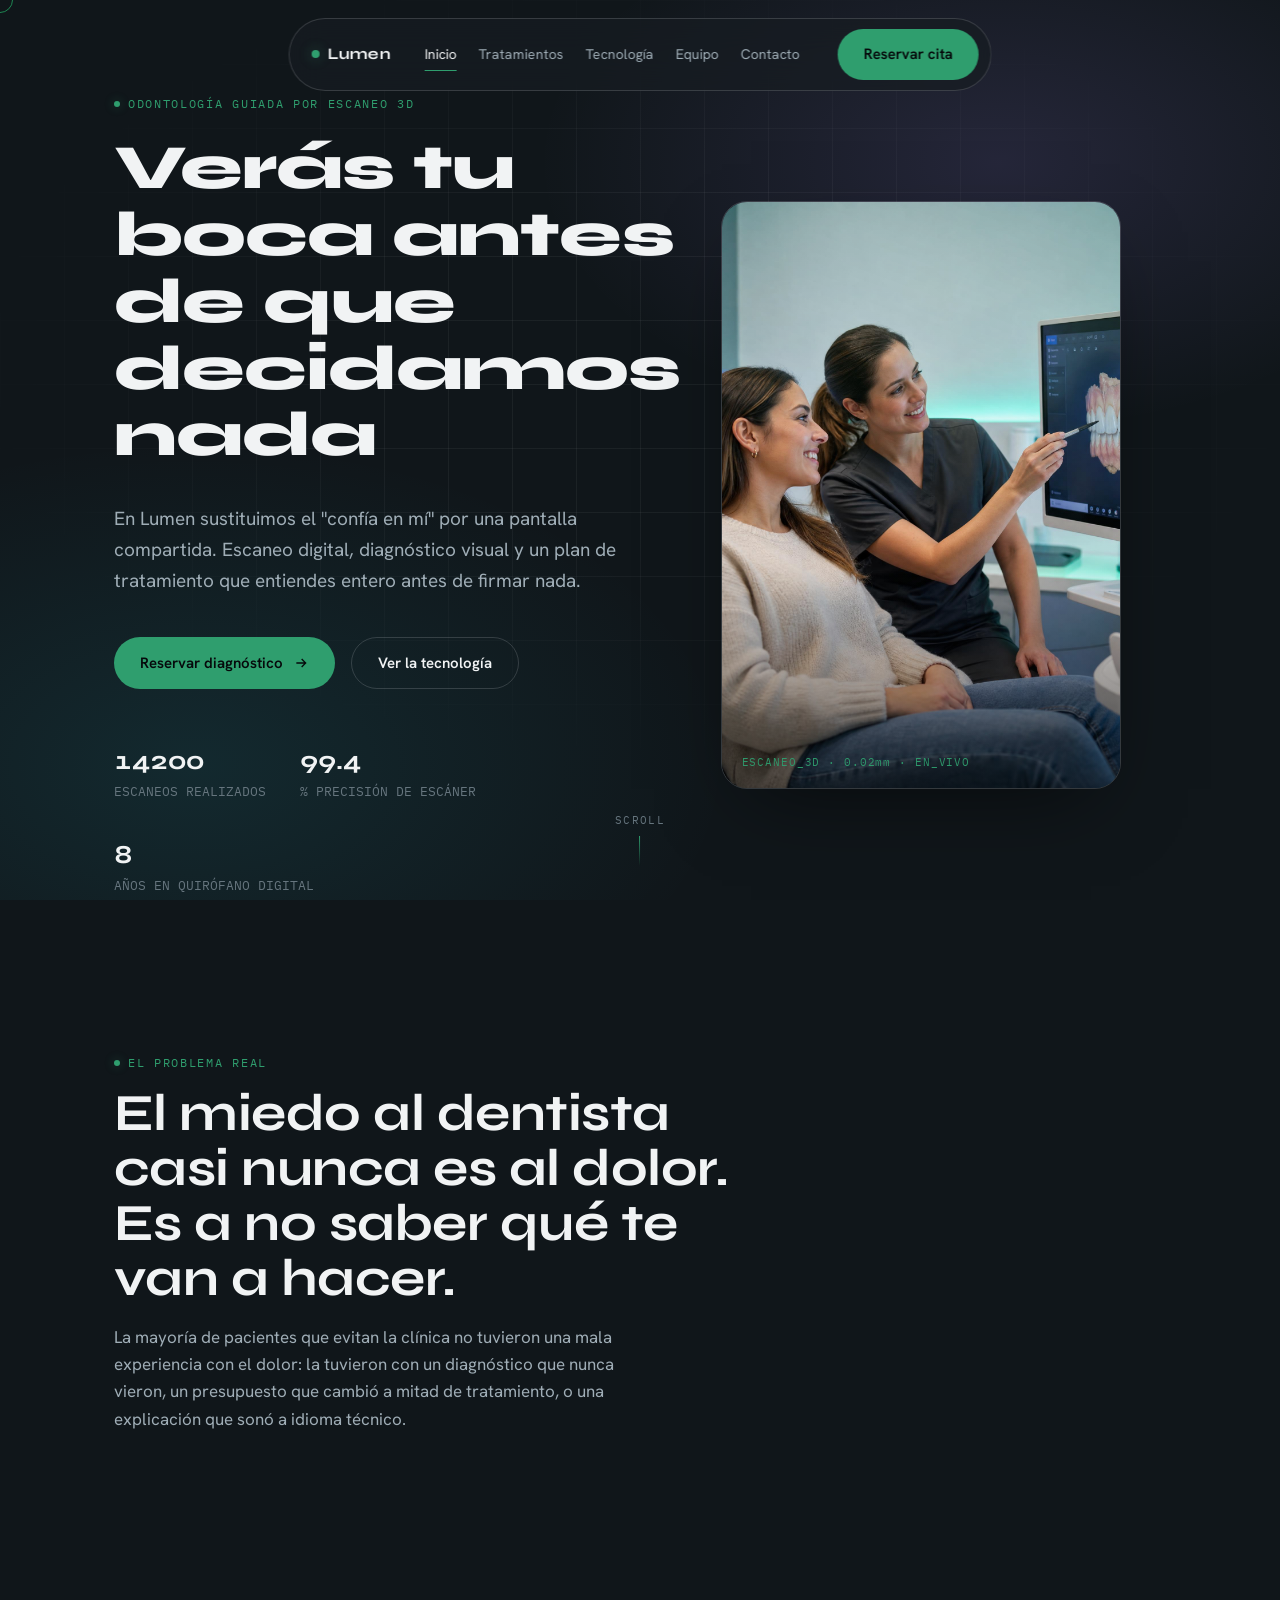
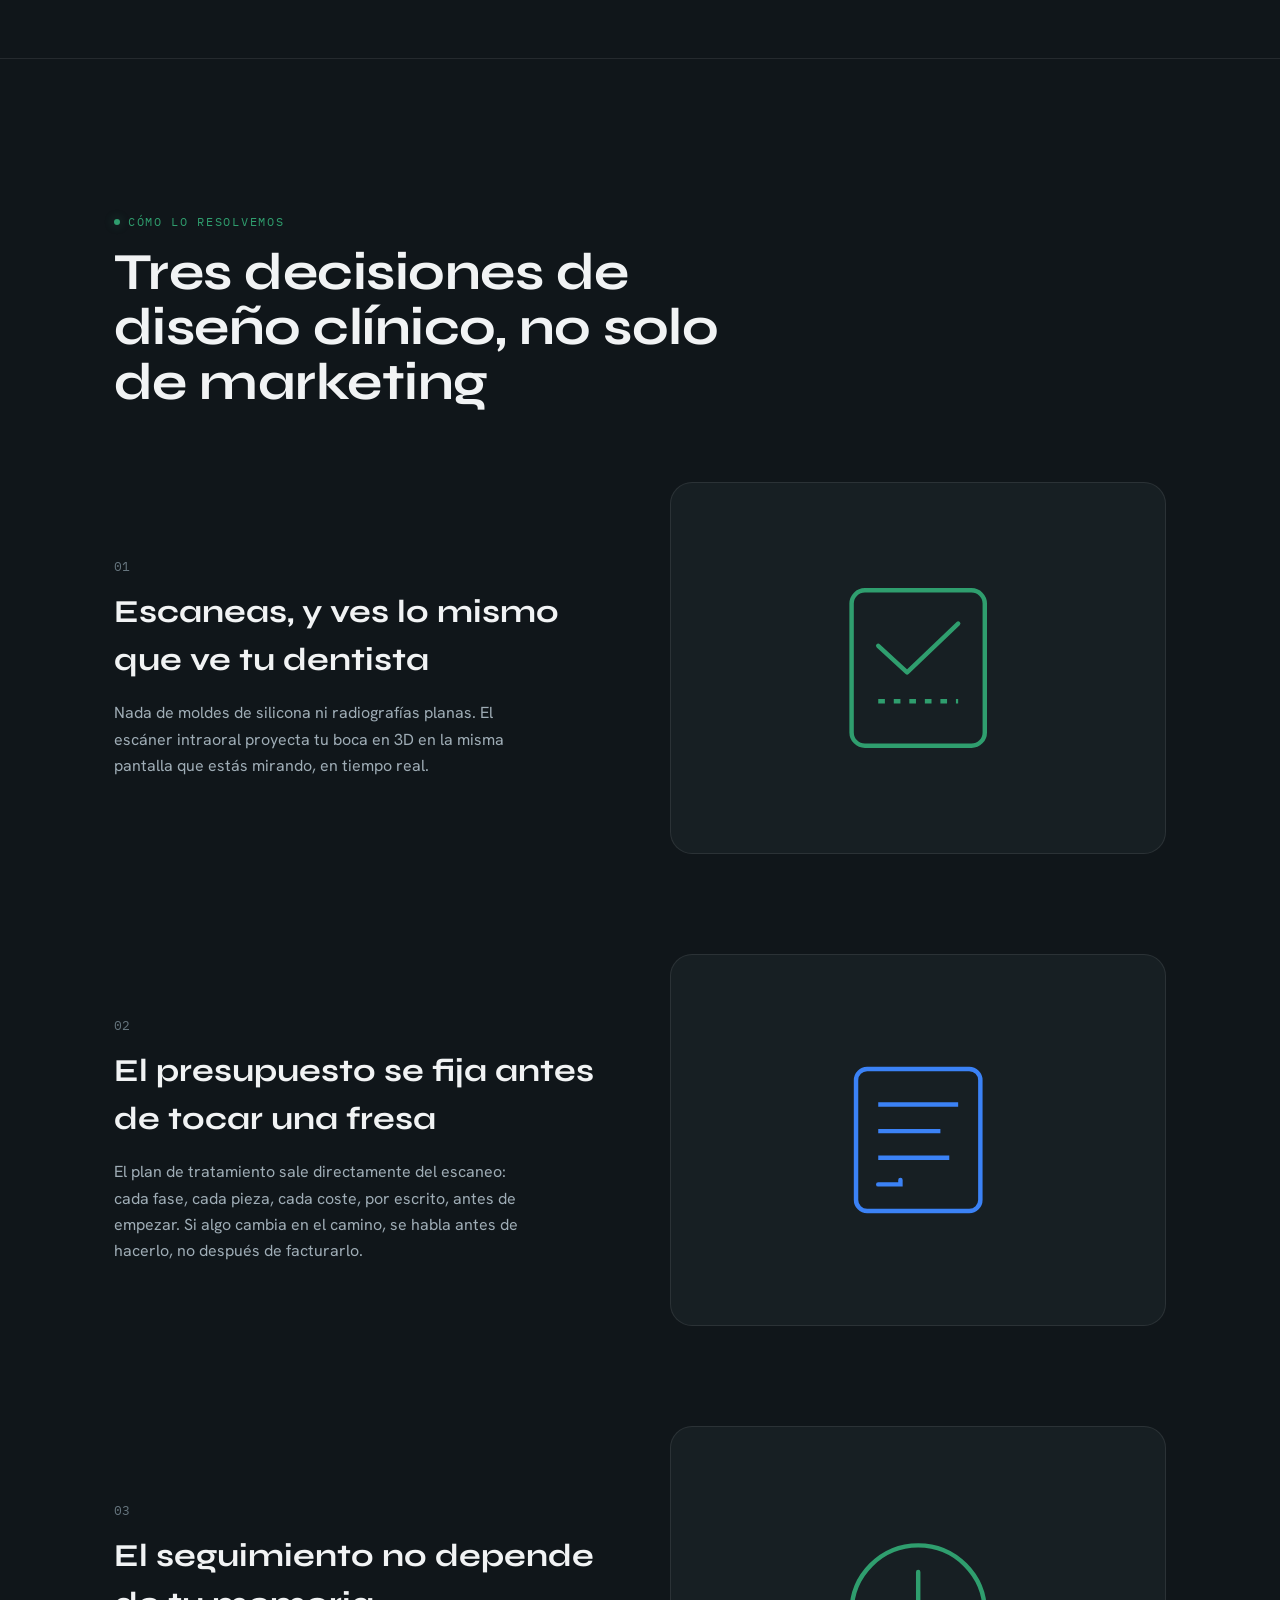
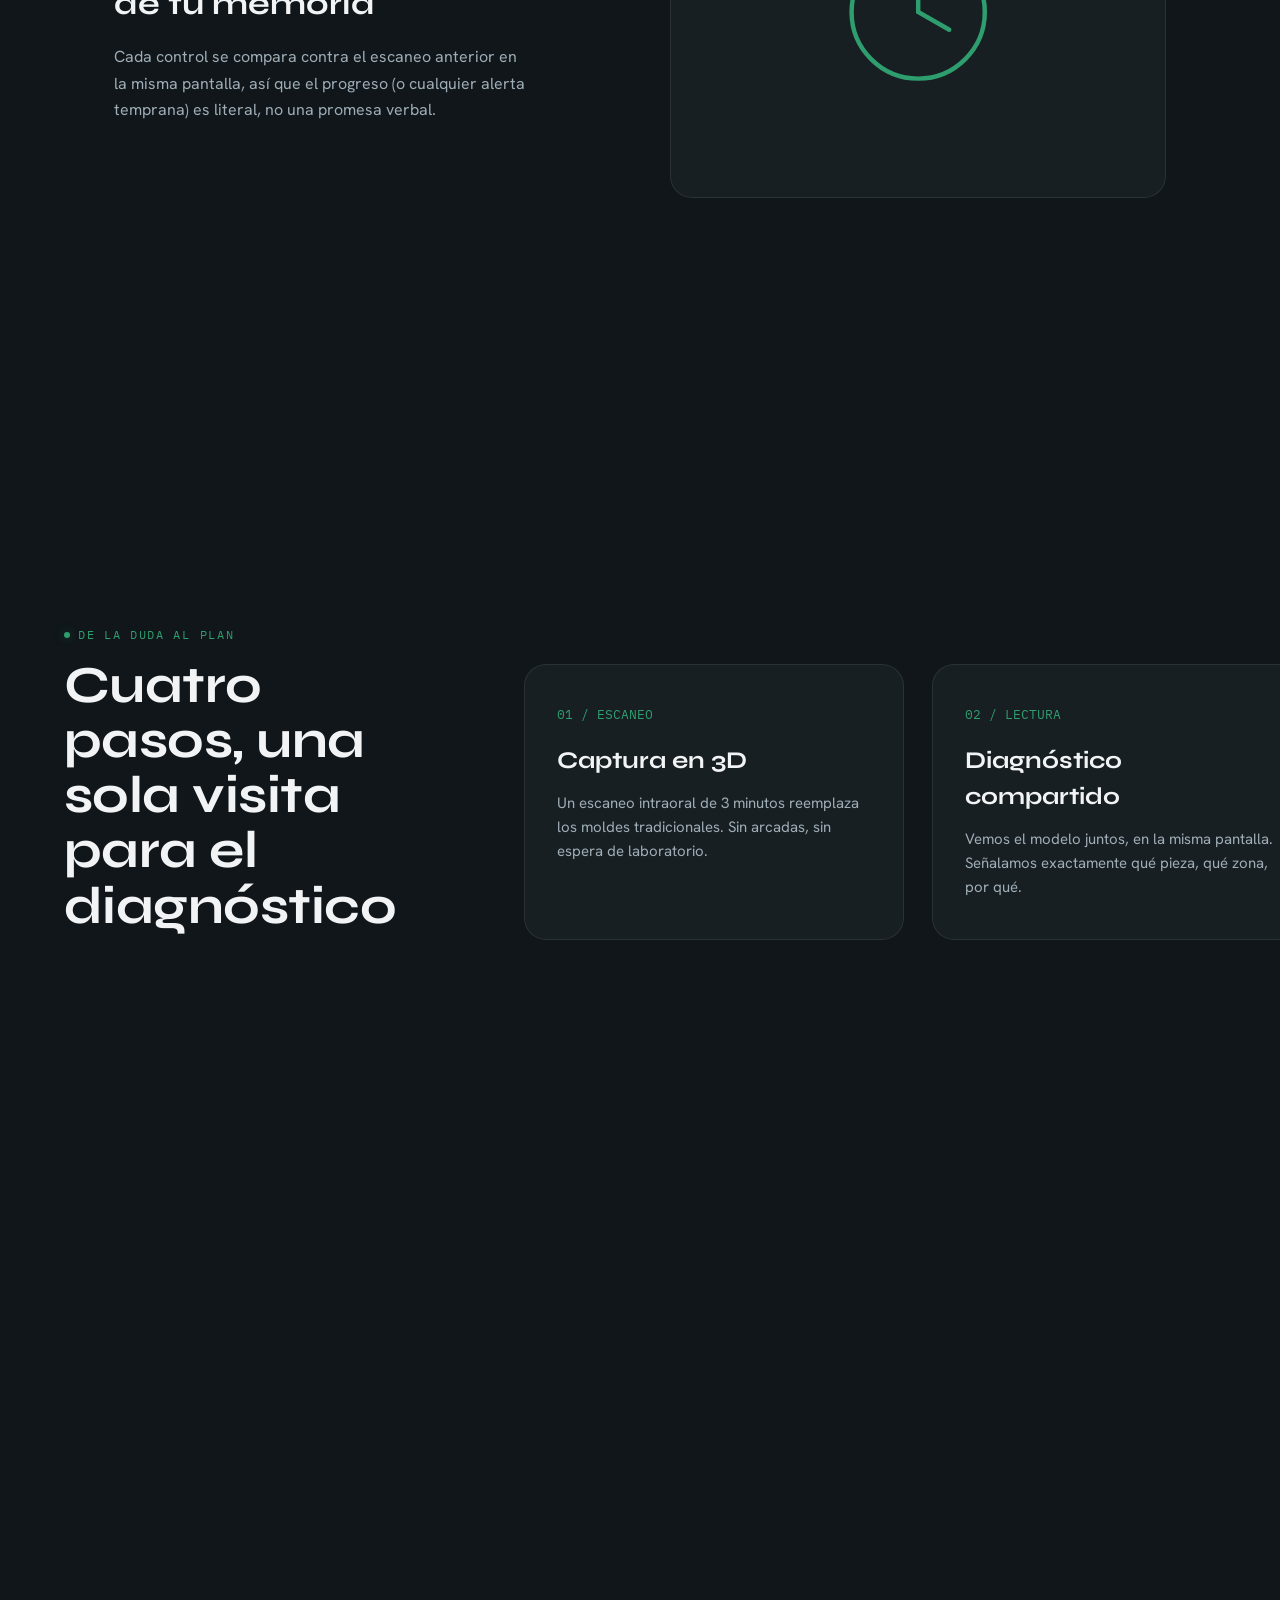
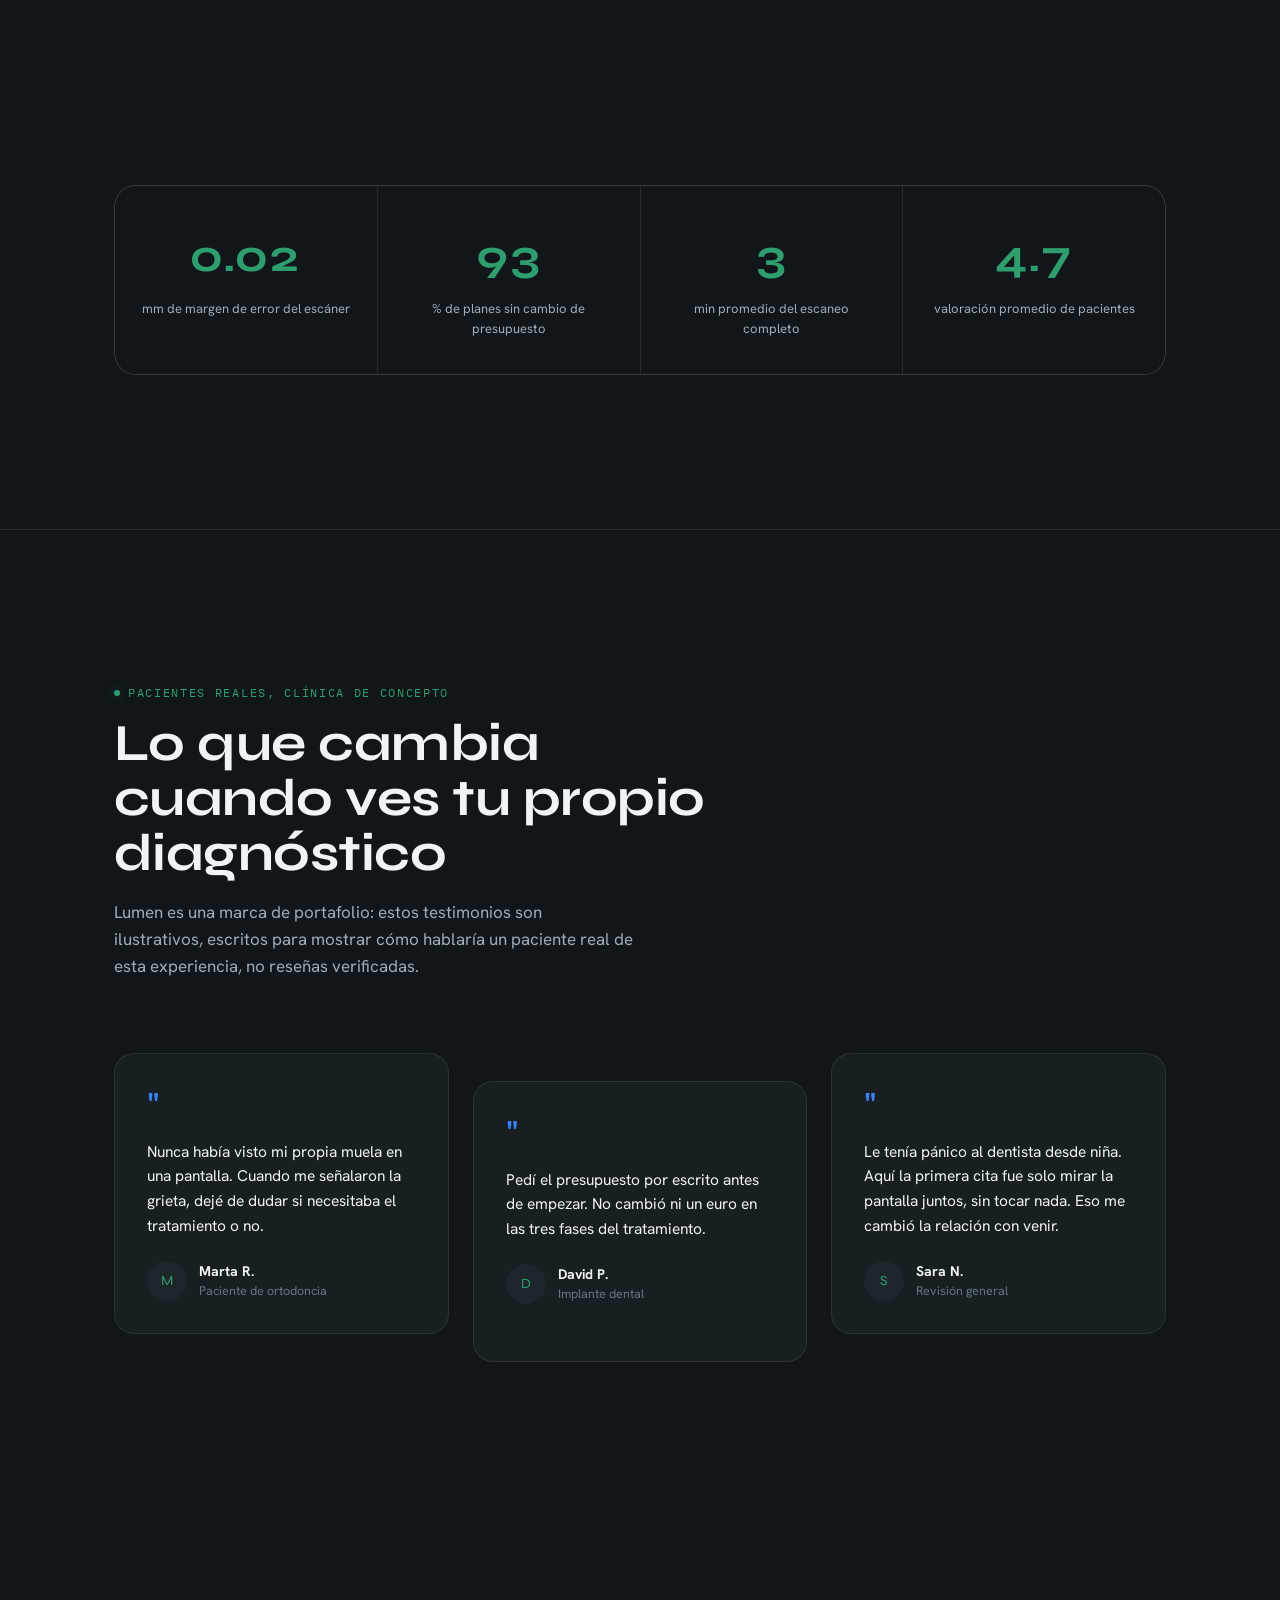
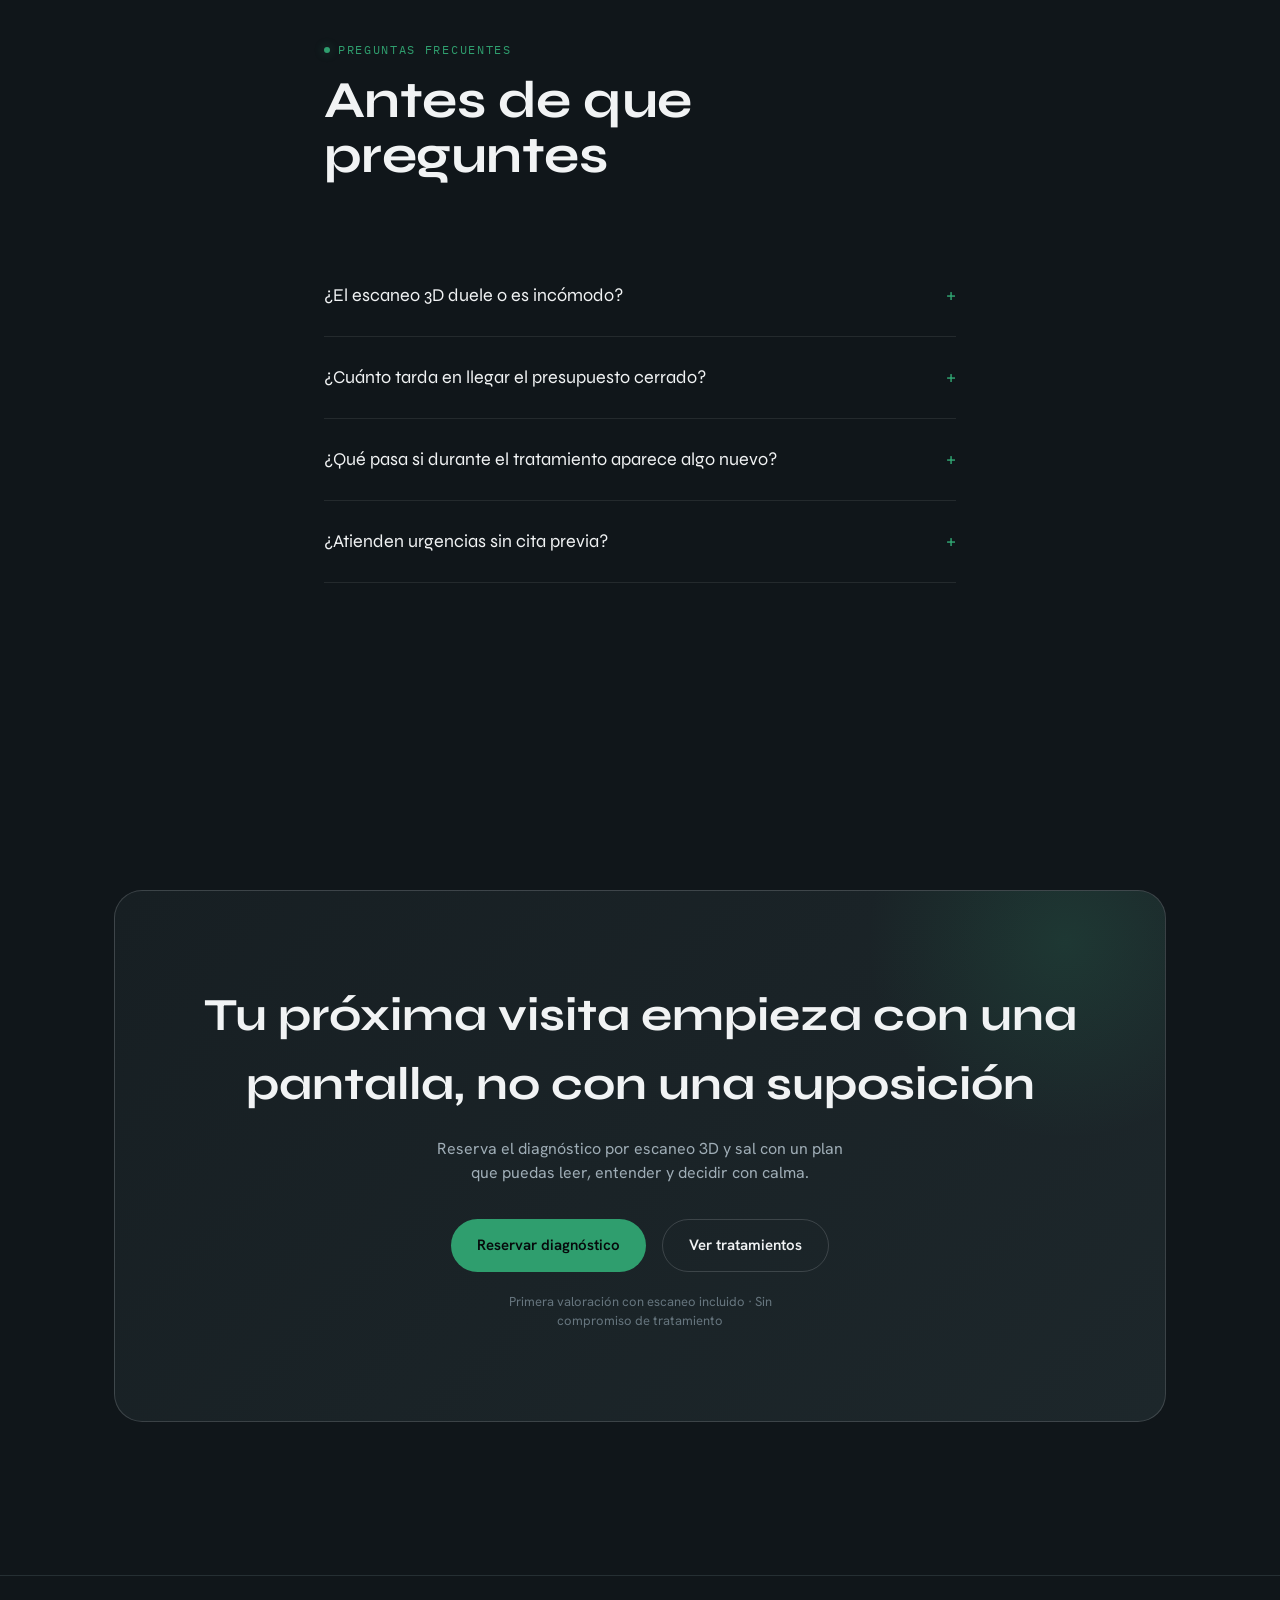
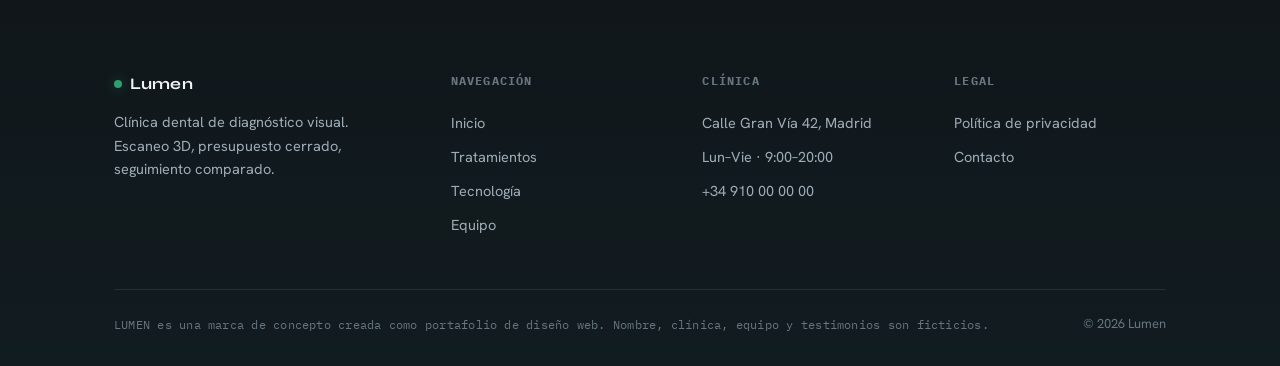
==== commit d3fe915d: "Corregir hero de Inicio: foto real, sin reloj, paleta del nicho El hero solo tenia el SVG generativo" ====
--- a/index.html
+++ b/index.html
@@ -4,7 +4,7 @@
 <meta name="viewport" content="width=device-width, initial-scale=1.0">
 <title>Lumen · Clínica Dental de Precisión Digital</title>
 <meta name="description" content="Lumen es una clínica dental que sustituye la incertidumbre por evidencia visual: escaneo 3D, diagnóstico compartido en pantalla y planes de tratamiento sin sorpresas.">
-<link rel="icon" href="data:image/svg+xml,<svg xmlns=%22http://www.w3.org/2000/svg%22 viewBox=%220 0 100 100%22><circle cx=%2250%22 cy=%2250%22 r=%2242%22 fill=%22%23101418%22/><circle cx=%2250%22 cy=%2250%22 r=%2222%22 fill=%22none%22 stroke=%22%232dd4e8%22 stroke-width=%228%22/></svg>">
+<link rel="icon" href="data:image/svg+xml,<svg xmlns=%22http://www.w3.org/2000/svg%22 viewBox=%220 0 100 100%22><circle cx=%2250%22 cy=%2250%22 r=%2242%22 fill=%22%2310161a%22/><circle cx=%2250%22 cy=%2250%22 r=%2222%22 fill=%22none%22 stroke=%22%232f9e6e%22 stroke-width=%228%22/></svg>">
 <link rel="preconnect" href="https://fonts.googleapis.com">
 <link rel="preconnect" href="https://fonts.gstatic.com" crossorigin>
 <link href="https://fonts.googleapis.com/css2?family=Syne:wght@600;700;800&family=Hanken+Grotesk:wght@400;500;600;700&family=IBM+Plex+Mono:wght@400;500&display=swap" rel="stylesheet">
@@ -74,34 +74,34 @@
   .hero-trust .stat-num { font-size: 26px; }
   .hero-trust span.label { font-size: 12.5px; color: var(--text-faint); font-family: var(--font-mono); }
 
-  .hero-scan { position: relative; height: clamp(320px, 42vw, 560px); }
-  .hero-scan svg { width: 100%; height: 100%; overflow: visible; }
-  .scan-ring { transform-origin: center; animation: spin 22s linear infinite; }
-  .scan-ring.rev { animation-direction: reverse; animation-duration: 34s; }
-  @keyframes spin { to { transform: rotate(360deg); } }
-  .scan-node { fill: var(--accent); filter: drop-shadow(0 0 6px var(--accent)); }
-  .scan-node.violet { fill: var(--accent-2); filter: drop-shadow(0 0 6px var(--accent-2)); }
-  .scan-sweep {
-    stroke: url(#sweepGrad);
-    stroke-width: 1.4;
-    animation: sweep 4.5s linear infinite;
-  }
-  @keyframes sweep { from { transform: rotate(0deg); } to { transform: rotate(360deg); } }
-  .tooth-outline { stroke: var(--accent); stroke-width: 1.6; fill: none; stroke-linecap: round; stroke-linejoin: round; }
-  .tooth-fill { fill: rgba(45,212,232,0.05); }
+  .hero-scan {
+    position: relative;
+    height: clamp(360px, 46vw, 600px);
+    border-radius: 26px;
+    overflow: hidden;
+    border: 1px solid var(--line-strong);
+    box-shadow: 0 30px 80px -30px rgba(0,0,0,0.6);
+  }
+  .hero-scan img { width: 100%; height: 100%; object-fit: cover; display: block; }
+  .hero-scan::after {
+    content: "";
+    position: absolute;
+    inset: 0;
+    background: linear-gradient(200deg, rgba(47,158,110,0.16), transparent 55%),
+                linear-gradient(0deg, rgba(8,10,12,0.55), transparent 40%);
+    pointer-events: none;
+  }
   .hero-readout {
     position: absolute;
-    bottom: 6%;
-    left: 50%;
-    transform: translateX(-50%);
+    bottom: 18px;
+    left: 20px;
     font-family: var(--font-mono);
     font-size: 11px;
     color: var(--accent);
     letter-spacing: 0.08em;
-    text-align: center;
-    opacity: 0.85;
-  }
-  body.paused .scan-ring, body.paused .scan-sweep { animation: none; }
+    opacity: 0.95;
+    z-index: 2;
+  }
 
   .scroll-cue {
     position: absolute;
@@ -282,45 +282,8 @@
         </div>
       </div>
 
-      <div class="hero-scan" aria-hidden="true">
-        <svg viewBox="0 0 400 400">
-          <defs>
-            <linearGradient id="sweepGrad" x1="0" y1="0" x2="1" y2="1">
-              <stop offset="0%" stop-color="#2dd4e8" stop-opacity="0"/>
-              <stop offset="100%" stop-color="#2dd4e8" stop-opacity="0.9"/>
-            </linearGradient>
-          </defs>
-
-          <g class="scan-ring">
-            <circle cx="200" cy="200" r="170" fill="none" stroke="var(--line-strong)" stroke-width="1" stroke-dasharray="2 8"/>
-          </g>
-          <g class="scan-ring rev">
-            <circle cx="200" cy="200" r="140" fill="none" stroke="var(--line-strong)" stroke-width="1" stroke-dasharray="1 6"/>
-          </g>
-          <g class="scan-ring">
-            <line class="scan-sweep" x1="200" y1="200" x2="200" y2="30" style="transform-origin:200px 200px"/>
-          </g>
-
-          <!-- silueta de molar, autotrazada al hacer scroll -->
-          <path class="tooth-outline tooth-fill" data-draw-path
-            d="M150 120
-               C150 95 175 80 200 80
-               C225 80 250 95 250 120
-               C255 140 252 158 244 168
-               C240 195 244 230 236 258
-               C232 272 220 278 214 266
-               C210 256 208 240 200 240
-               C192 240 190 256 186 266
-               C180 278 168 272 164 258
-               C156 230 160 195 156 168
-               C148 158 145 140 150 120 Z"/>
-
-          <circle class="scan-node" cx="200" cy="96" r="4"/>
-          <circle class="scan-node violet" cx="244" cy="168" r="3.5"/>
-          <circle class="scan-node" cx="156" cy="168" r="3.5"/>
-          <circle class="scan-node violet" cx="214" cy="266" r="3.5"/>
-          <circle class="scan-node" cx="186" cy="266" r="3.5"/>
-        </svg>
+      <div class="hero-scan reveal-scale">
+        <img src="assets/img/hero-inicio.jpg" alt="Paciente y dentista de Lumen revisando juntas un escaneo 3D en pantalla" loading="eager">
         <div class="hero-readout mono">ESCANEO_3D · 0.02mm · EN_VIVO</div>
       </div>
     </div>
--- a/assets/css/style.css
+++ b/assets/css/style.css
@@ -1,22 +1,23 @@
 /* ============================================================
    LUMEN — Clínica Dental. Sistema de diseño compartido.
    Marca ficticia (portafolio). Anclaje: Salud/Retador remixado
-   (acento cian "pantalla de escáner" + violeta innovación).
+   (verde salud + azul confianza, los colores propios del nicho
+   dental/médico, sobre fondo oscuro para el registro "moderno").
    ============================================================ */
 
 :root {
-  --bg: #101418;
-  --surface: #171d22;
-  --surface-2: #1e262c;
+  --bg: #10161a;
+  --surface: #171f23;
+  --surface-2: #1d272b;
   --line: rgba(241, 243, 244, 0.09);
   --line-strong: rgba(241, 243, 244, 0.16);
   --text: #f1f3f4;
   --text-dim: #9fadb6;
   --text-faint: #66757e;
-  --accent: #2dd4e8;
-  --accent-soft: rgba(45, 212, 232, 0.14);
-  --accent-2: #a78bfa;
-  --accent-2-soft: rgba(167, 139, 250, 0.14);
+  --accent: #2f9e6e;
+  --accent-soft: rgba(47, 158, 110, 0.16);
+  --accent-2: #3b82f6;
+  --accent-2-soft: rgba(59, 130, 246, 0.16);
 
   --font-display: "Syne", "Hanken Grotesk", sans-serif;
   --font-body: "Hanken Grotesk", "Segoe UI", sans-serif;
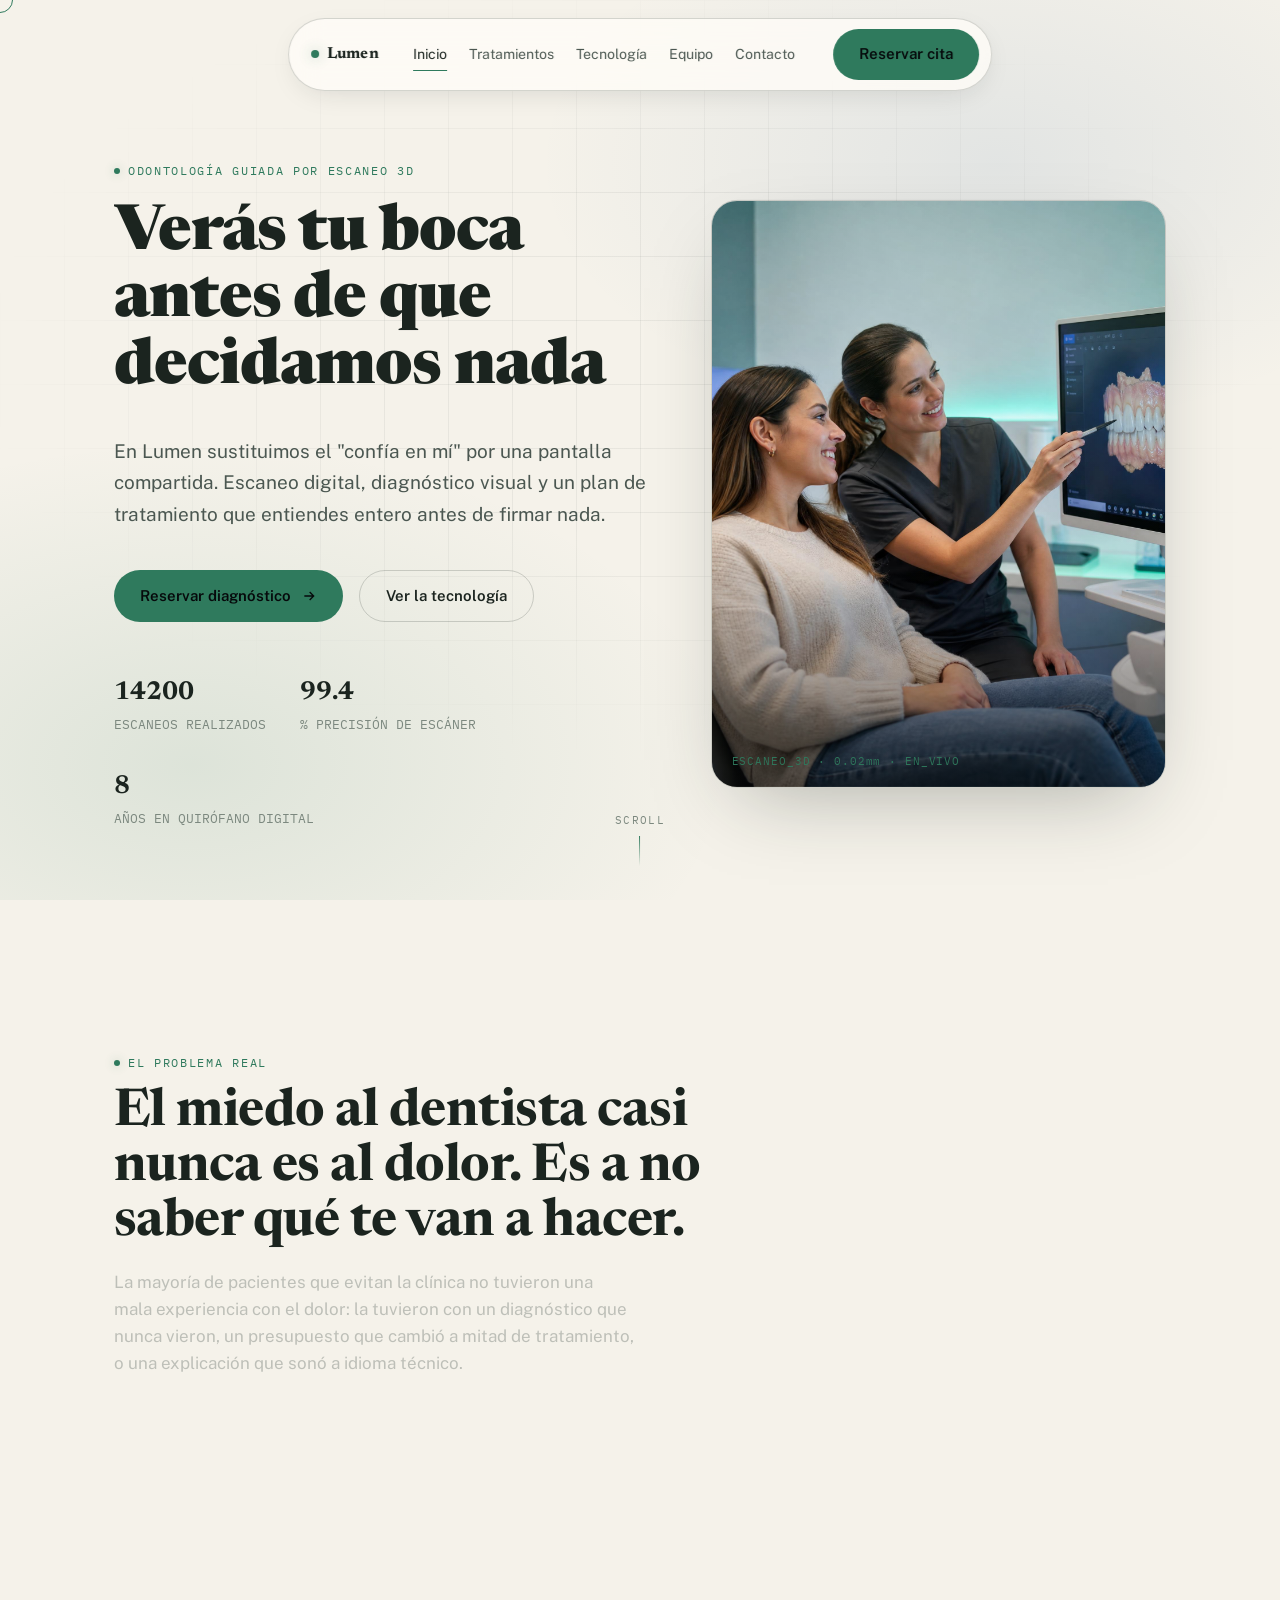
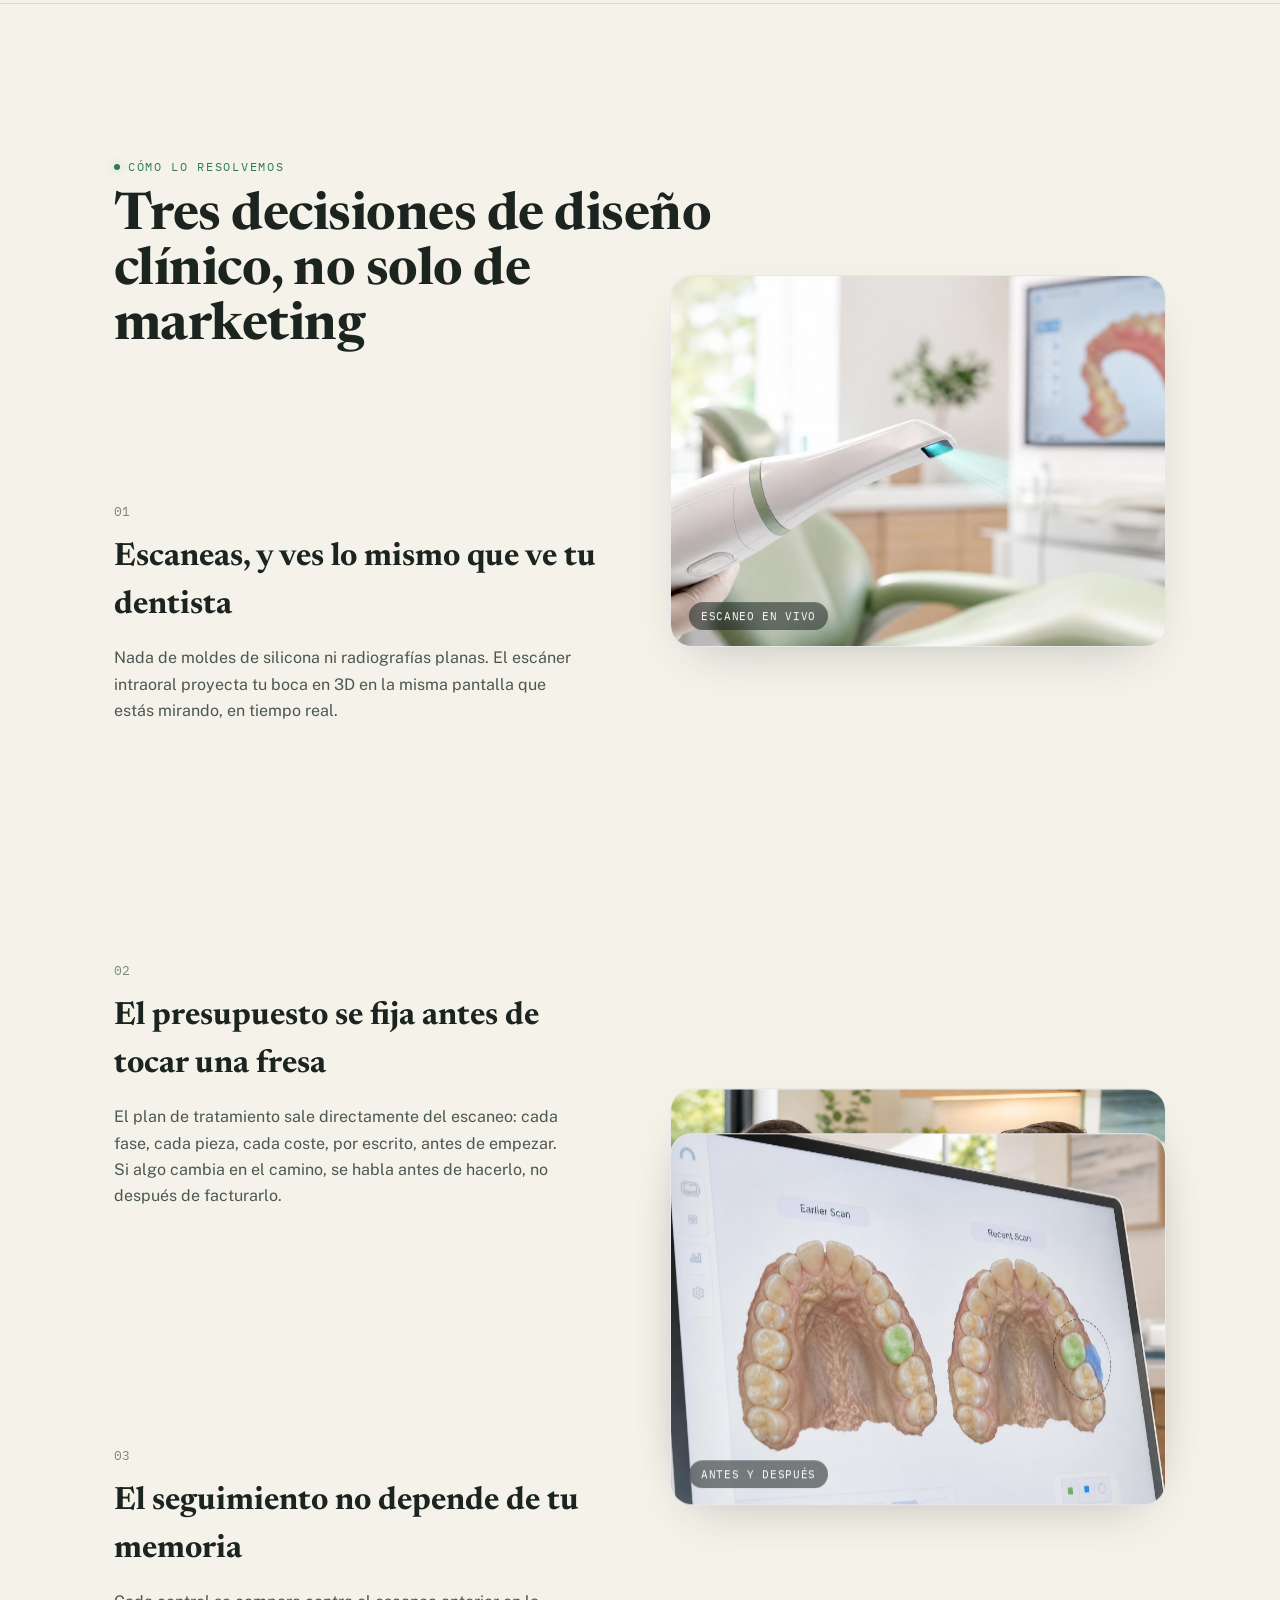
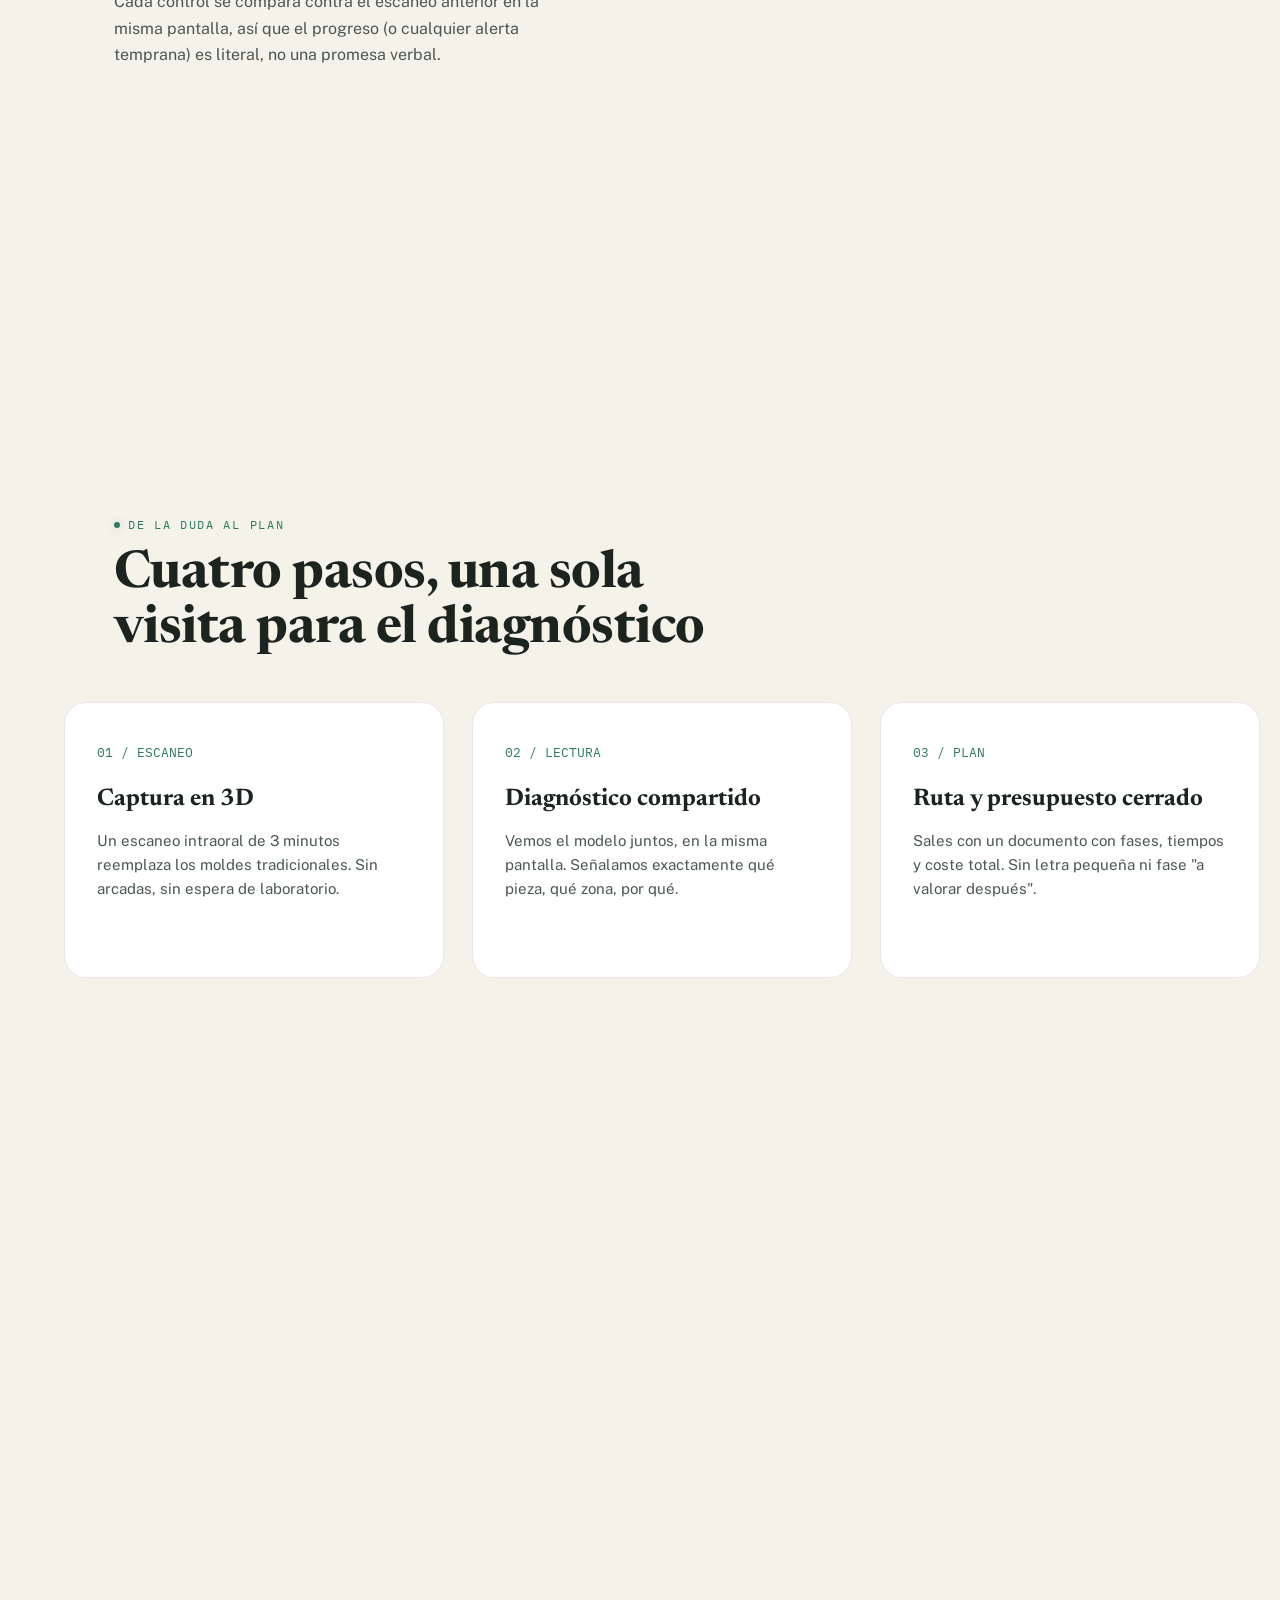
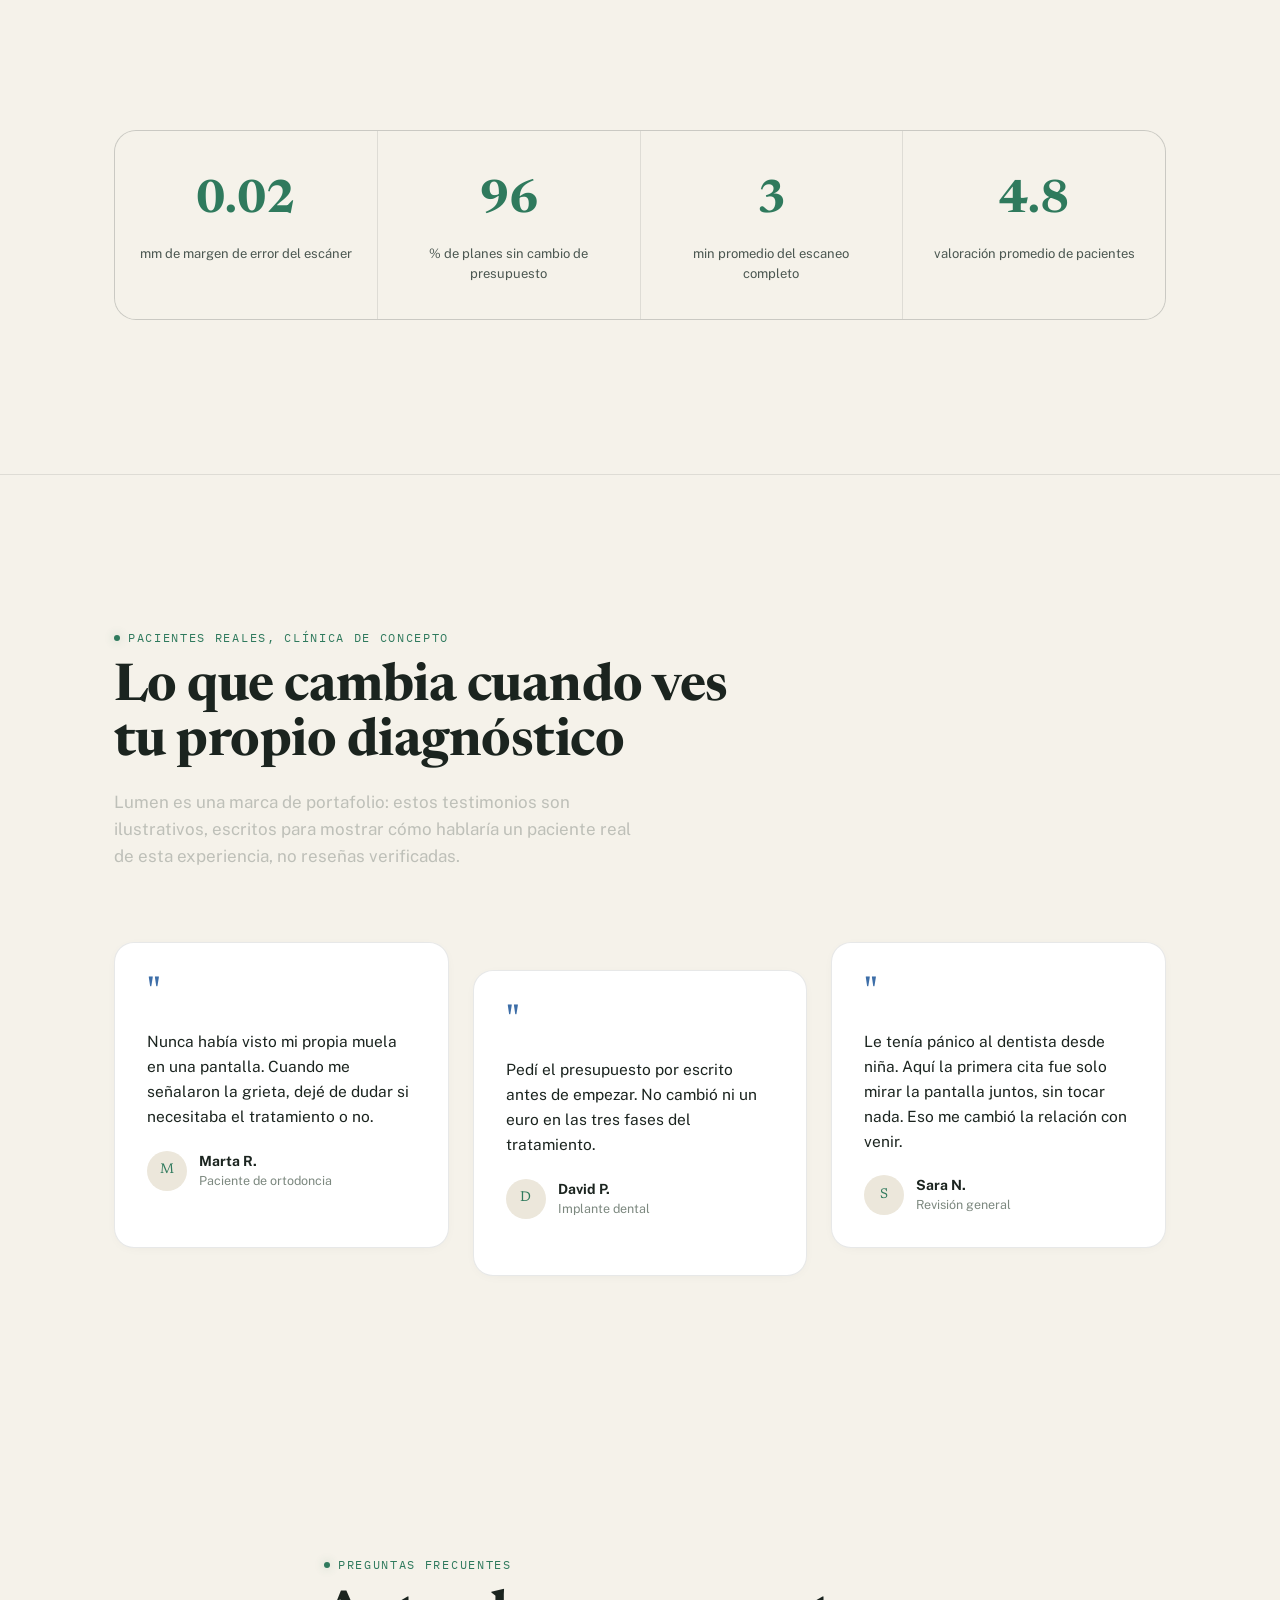
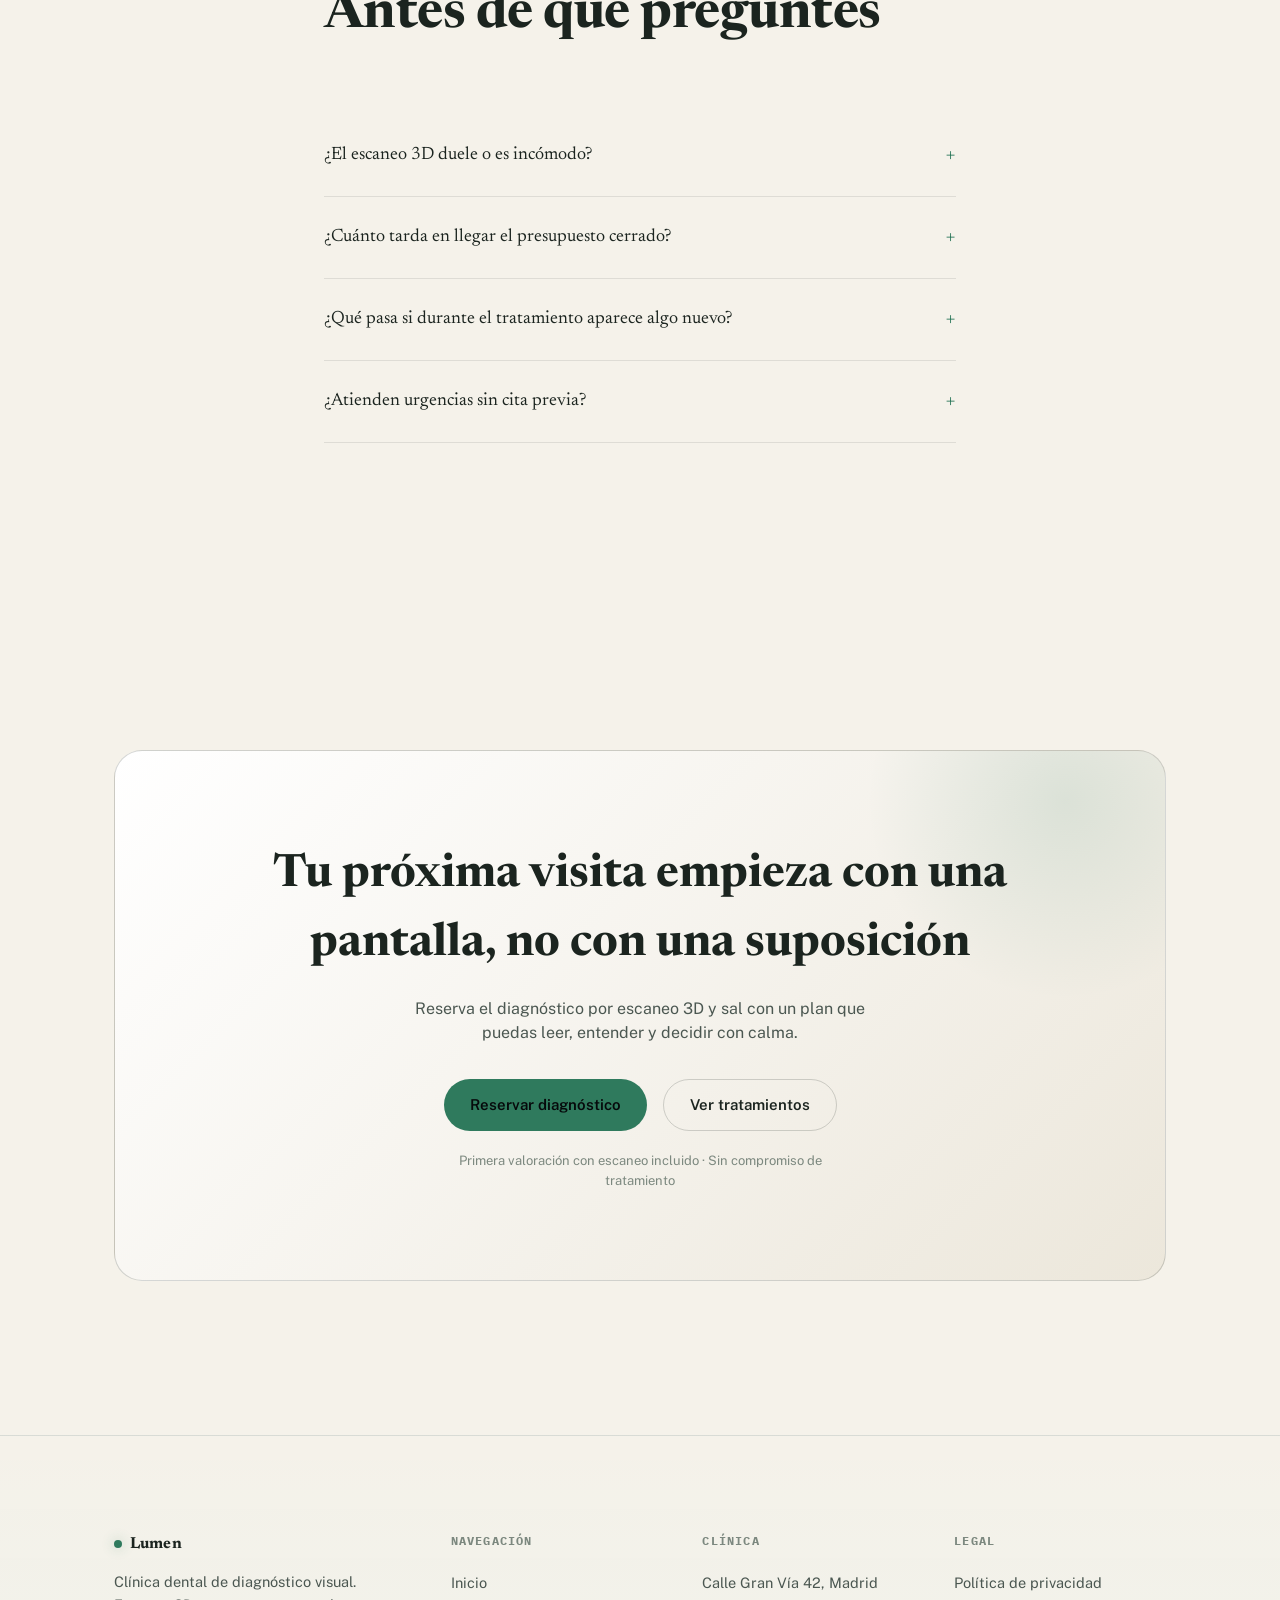
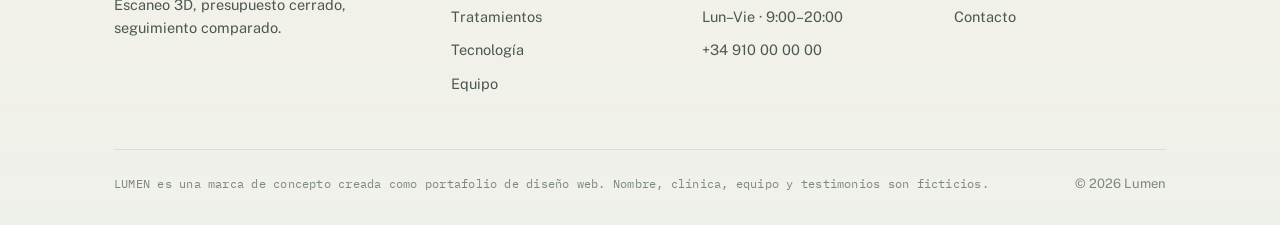
==== commit 8db509bb: "Rediseño completo de marca + parallax real + reveal reversible Cambio de anclaje según el propio ban" ====
--- a/index.html
+++ b/index.html
@@ -7,7 +7,7 @@
 <link rel="icon" href="data:image/svg+xml,<svg xmlns=%22http://www.w3.org/2000/svg%22 viewBox=%220 0 100 100%22><circle cx=%2250%22 cy=%2250%22 r=%2242%22 fill=%22%2310161a%22/><circle cx=%2250%22 cy=%2250%22 r=%2222%22 fill=%22none%22 stroke=%22%232f9e6e%22 stroke-width=%228%22/></svg>">
 <link rel="preconnect" href="https://fonts.googleapis.com">
 <link rel="preconnect" href="https://fonts.gstatic.com" crossorigin>
-<link href="https://fonts.googleapis.com/css2?family=Syne:wght@600;700;800&family=Hanken+Grotesk:wght@400;500;600;700&family=IBM+Plex+Mono:wght@400;500&display=swap" rel="stylesheet">
+<link href="https://fonts.googleapis.com/css2?family=Newsreader:ital,wght@0,400;0,500;0,600;0,700;1,500&family=Public+Sans:wght@400;500;600;700&family=IBM+Plex+Mono:wght@400;500&display=swap" rel="stylesheet">
 <link rel="stylesheet" href="assets/css/style.css">
 <style>
   /* ---- hero específico de Inicio ---- */
@@ -18,8 +18,8 @@
     align-items: center;
     overflow: hidden;
     background:
-      radial-gradient(ellipse 60% 50% at 78% 18%, rgba(167,139,250,0.14), transparent 60%),
-      radial-gradient(ellipse 70% 60% at 15% 85%, rgba(45,212,232,0.10), transparent 60%),
+      radial-gradient(ellipse 60% 50% at 78% 18%, rgba(61,110,168,0.10), transparent 60%),
+      radial-gradient(ellipse 70% 60% at 15% 85%, rgba(47,122,93,0.12), transparent 60%),
       var(--bg);
   }
   .hero-grid {
@@ -80,7 +80,7 @@
     border-radius: 26px;
     overflow: hidden;
     border: 1px solid var(--line-strong);
-    box-shadow: 0 30px 80px -30px rgba(0,0,0,0.6);
+    box-shadow: 0 30px 80px -30px rgba(27,36,31,0.35);
   }
   .hero-scan img { width: 100%; height: 100%; object-fit: cover; display: block; }
   .hero-scan::after {
@@ -133,7 +133,8 @@
     top: 0;
     height: 100vh;
     display: flex;
-    align-items: center;
+    flex-direction: column;
+    justify-content: center;
     overflow: hidden;
   }
   .process-track {
@@ -179,13 +180,18 @@
     border-radius: 22px;
     border: 1px solid var(--line);
     background: var(--surface);
-    display: flex;
-    align-items: center;
-    justify-content: center;
     position: relative;
     overflow: hidden;
-  }
-  .zig-visual svg { width: 60%; height: 60%; }
+    box-shadow: 0 20px 50px -24px rgba(27,36,31,0.28);
+  }
+  .zig-visual img { width: 100%; height: 100%; object-fit: cover; transition: transform 0.8s var(--ease-out); }
+  .zig-item:hover .zig-visual img { transform: scale(1.05); }
+  .zig-visual .zig-tag {
+    position: absolute; bottom: 16px; left: 18px;
+    font-family: var(--font-mono); font-size: 11px; letter-spacing: 0.06em;
+    color: #fff; background: rgba(27,36,31,0.55); backdrop-filter: blur(6px);
+    padding: 6px 12px; border-radius: 999px;
+  }
   .zig-copy .index { font-family: var(--font-mono); color: var(--text-faint); font-size: 13px; }
   .zig-copy h3 { font-family: var(--font-display); font-size: clamp(24px, 2.6vw, 32px); margin-top: 12px; }
   .zig-copy p { margin-top: 16px; color: var(--text-dim); line-height: 1.65; max-width: 46ch; }
@@ -282,7 +288,7 @@
         </div>
       </div>
 
-      <div class="hero-scan reveal-scale">
+      <div class="hero-scan reveal-scale photo-zoom" data-parallax="0.05">
         <img src="assets/img/hero-inicio.jpg" alt="Paciente y dentista de Lumen revisando juntas un escaneo 3D en pantalla" loading="eager">
         <div class="hero-readout mono">ESCANEO_3D · 0.02mm · EN_VIVO</div>
       </div>
@@ -296,7 +302,7 @@
       <div class="section-head reveal">
         <span class="eyebrow">El problema real</span>
         <h2>El miedo al dentista casi nunca es al dolor. Es a no saber qué te van a hacer.</h2>
-        <p>La mayoría de pacientes que evitan la clínica no tuvieron una mala experiencia con el dolor: la tuvieron con un diagnóstico que nunca vieron, un presupuesto que cambió a mitad de tratamiento, o una explicación que sonó a idioma técnico.</p>
+        <p class="lit-text">La mayoría de pacientes que evitan la clínica no tuvieron una mala experiencia con el dolor: la tuvieron con un diagnóstico que nunca vieron, un presupuesto que cambió a mitad de tratamiento, o una explicación que sonó a idioma técnico.</p>
       </div>
     </div>
   </section>
@@ -318,12 +324,9 @@
             <h3>Escaneas, y ves lo mismo que ve tu dentista</h3>
             <p>Nada de moldes de silicona ni radiografías planas. El escáner intraoral proyecta tu boca en 3D en la misma pantalla que estás mirando, en tiempo real.</p>
           </div>
-          <div class="zig-visual">
-            <svg viewBox="0 0 100 100" fill="none" stroke="var(--accent)" stroke-width="2">
-              <rect x="20" y="15" width="60" height="70" rx="6"/>
-              <path d="M32 40 L45 52 L68 30" stroke-linecap="round" stroke-linejoin="round"/>
-              <line x1="32" y1="65" x2="68" y2="65" stroke-dasharray="3 4"/>
-            </svg>
+          <div class="zig-visual photo-zoom" data-parallax="0.10">
+            <img src="assets/img/tech-scanner.jpg" alt="Escáner intraoral 3D en uso durante una consulta en Lumen" loading="lazy">
+            <span class="zig-tag mono">ESCANEO EN VIVO</span>
           </div>
         </div>
 
@@ -333,14 +336,9 @@
             <h3>El presupuesto se fija antes de tocar una fresa</h3>
             <p>El plan de tratamiento sale directamente del escaneo: cada fase, cada pieza, cada coste, por escrito, antes de empezar. Si algo cambia en el camino, se habla antes de hacerlo, no después de facturarlo.</p>
           </div>
-          <div class="zig-visual">
-            <svg viewBox="0 0 100 100" fill="none" stroke="var(--accent-2)" stroke-width="2">
-              <rect x="22" y="18" width="56" height="64" rx="5"/>
-              <line x1="32" y1="34" x2="68" y2="34"/>
-              <line x1="32" y1="46" x2="60" y2="46"/>
-              <line x1="32" y1="58" x2="64" y2="58"/>
-              <path d="M32 70 L42 70 L42 68" stroke-linecap="round"/>
-            </svg>
+          <div class="zig-visual photo-zoom" data-parallax="-0.08">
+            <img src="assets/img/zig-presupuesto.jpg" alt="Dentista y paciente revisando juntos el presupuesto por escrito en Lumen" loading="lazy">
+            <span class="zig-tag mono">PLAN POR ESCRITO</span>
           </div>
         </div>
 
@@ -350,11 +348,9 @@
             <h3>El seguimiento no depende de tu memoria</h3>
             <p>Cada control se compara contra el escaneo anterior en la misma pantalla, así que el progreso (o cualquier alerta temprana) es literal, no una promesa verbal.</p>
           </div>
-          <div class="zig-visual">
-            <svg viewBox="0 0 100 100" fill="none" stroke="var(--accent)" stroke-width="2">
-              <circle cx="50" cy="50" r="30"/>
-              <path d="M50 32 L50 50 L64 58" stroke-linecap="round"/>
-            </svg>
+          <div class="zig-visual photo-zoom" data-parallax="0.10">
+            <img src="assets/img/zig-comparativa.jpg" alt="Comparativa en pantalla entre dos escaneos dentales de distintas fechas" loading="lazy">
+            <span class="zig-tag mono">ANTES Y DESPUÉS</span>
           </div>
         </div>
       </div>
@@ -400,7 +396,7 @@
       <div class="section-head reveal">
         <span class="eyebrow">Pacientes reales, clínica de concepto</span>
         <h2>Lo que cambia cuando ves tu propio diagnóstico</h2>
-        <p>Lumen es una marca de portafolio: estos testimonios son ilustrativos, escritos para mostrar cómo hablaría un paciente real de esta experiencia, no reseñas verificadas.</p>
+        <p class="lit-text">Lumen es una marca de portafolio: estos testimonios son ilustrativos, escritos para mostrar cómo hablaría un paciente real de esta experiencia, no reseñas verificadas.</p>
       </div>
       <div class="test-grid">
         <div class="card test-card reveal"><div class="card-glow"></div><span class="quote-mark">"</span><p class="quote">Nunca había visto mi propia muela en una pantalla. Cuando me señalaron la grieta, dejé de dudar si necesitaba el tratamiento o no.</p><div class="who"><div class="avatar">M</div><div><strong>Marta R.</strong><span>Paciente de ortodoncia</span></div></div></div>
@@ -517,6 +513,16 @@
     }
     window.addEventListener("scroll", function () { requestAnimationFrame(update); }, { passive: true });
     window.addEventListener("resize", update);
+    /* recalcula cuando el ancho real de las tarjetas cambia: la
+       primera medición corre antes de que cargue Newsreader, y esa
+       tipografía es más ancha que la de sistema, así que sin esto
+       la última tarjeta del proceso siempre queda cortada */
+    if ("ResizeObserver" in window) {
+      new ResizeObserver(update).observe(track);
+    }
+    if (document.fonts && document.fonts.ready) {
+      document.fonts.ready.then(update);
+    }
     update();
   })();
 </script>
--- a/assets/css/style.css
+++ b/assets/css/style.css
@@ -1,26 +1,28 @@
 /* ============================================================
    LUMEN — Clínica Dental. Sistema de diseño compartido.
-   Marca ficticia (portafolio). Anclaje: Salud/Retador remixado
-   (verde salud + azul confianza, los colores propios del nicho
-   dental/médico, sobre fondo oscuro para el registro "moderno").
+   Marca ficticia (portafolio). Anclaje: Salud/Clínicas médicas,
+   "Autoridad establecida" (banco de composiciones), remixado:
+   fondo cálido en vez de sage puro (eje temperatura), azul
+   clínico profundizado (eje matiz), Newsreader en vez de
+   Spectral (eje corte tipográfico, mismo rol editorial-serif).
    ============================================================ */
 
 :root {
-  --bg: #10161a;
-  --surface: #171f23;
-  --surface-2: #1d272b;
-  --line: rgba(241, 243, 244, 0.09);
-  --line-strong: rgba(241, 243, 244, 0.16);
-  --text: #f1f3f4;
-  --text-dim: #9fadb6;
-  --text-faint: #66757e;
-  --accent: #2f9e6e;
-  --accent-soft: rgba(47, 158, 110, 0.16);
-  --accent-2: #3b82f6;
-  --accent-2-soft: rgba(59, 130, 246, 0.16);
-
-  --font-display: "Syne", "Hanken Grotesk", sans-serif;
-  --font-body: "Hanken Grotesk", "Segoe UI", sans-serif;
+  --bg: #f5f2ea;
+  --surface: #ffffff;
+  --surface-2: #ece7db;
+  --line: rgba(27, 36, 31, 0.10);
+  --line-strong: rgba(27, 36, 31, 0.18);
+  --text: #1b241f;
+  --text-dim: #4b5751;
+  --text-faint: #7c887f;
+  --accent: #2f7a5d;
+  --accent-soft: rgba(47, 122, 93, 0.12);
+  --accent-2: #3d6ea8;
+  --accent-2-soft: rgba(61, 110, 168, 0.12);
+
+  --font-display: "Newsreader", "Spectral", serif;
+  --font-body: "Public Sans", "Segoe UI", sans-serif;
   --font-mono: "IBM Plex Mono", monospace;
 
   --ease-out: cubic-bezier(0.16, 1, 0.3, 1);
@@ -124,9 +126,10 @@
   gap: clamp(14px, 3vw, 34px);
   padding: 10px 12px 10px 22px;
   border-radius: 999px;
-  background: rgba(23, 29, 34, 0.72);
+  background: rgba(255, 253, 248, 0.78);
   border: 1px solid var(--line-strong);
   backdrop-filter: blur(16px);
+  box-shadow: 0 8px 30px -12px rgba(27, 36, 31, 0.18);
   transition: transform 0.6s var(--ease-out);
   max-width: calc(100vw - 24px);
 }
@@ -210,7 +213,7 @@
   position: fixed;
   inset: 0;
   z-index: 190;
-  background: rgba(16, 20, 24, 0.98);
+  background: rgba(245, 242, 234, 0.98);
   backdrop-filter: blur(10px);
   display: flex;
   flex-direction: column;
@@ -268,25 +271,41 @@
   margin: 0;
 }
 
-/* ---------- reveal system ---------- */
+/* ---------- reveal system ----------
+   --py es el desplazamiento de parallax que escribe main.js en vivo
+   durante todo el scroll; en un elemento sin data-parallax vale 0px
+   y no cambia nada, así que las dos animaciones nunca chocan. */
 .reveal {
   opacity: 0;
-  transform: translateY(28px);
+  transform: translateY(calc(28px + var(--py, 0px)));
   transition: opacity 0.9s var(--ease-out), transform 0.9s var(--ease-out);
 }
-.reveal.in { opacity: 1; transform: translateY(0); }
+.reveal.in { opacity: 1; transform: translateY(var(--py, 0px)); }
 .reveal-stagger .r-item {
   opacity: 0;
-  transform: translateY(24px);
+  transform: translateY(calc(24px + var(--py, 0px)));
   transition: opacity 0.7s var(--ease-out), transform 0.7s var(--ease-out);
 }
-.reveal-stagger.in .r-item { opacity: 1; transform: translateY(0); }
-
-.reveal-scale { opacity: 0; transform: scale(0.94); transition: opacity 0.8s var(--ease-out), transform 0.8s var(--ease-out); }
-.reveal-scale.in { opacity: 1; transform: scale(1); }
+.reveal-stagger.in .r-item { opacity: 1; transform: translateY(var(--py, 0px)); }
+
+.reveal-scale { opacity: 0; transform: translateY(var(--py, 0px)) scale(0.94); transition: opacity 0.8s var(--ease-out), transform 0.8s var(--ease-out); }
+.reveal-scale.in { opacity: 1; transform: translateY(var(--py, 0px)) scale(1); }
+
+/* elemento con parallax que no lleva ninguna clase de reveal propia */
+[data-parallax]:not(.reveal):not(.reveal-scale):not(.r-item) { transform: translateY(var(--py, 0px)); }
+
+/* la foto respira: entra con un ligero zoom-out, tanto si .photo-zoom
+   es el propio elemento revelado como si es un hijo suyo */
+.photo-zoom { overflow: hidden; }
+.photo-zoom img { transform: scale(1.12); transition: transform 1.1s var(--ease-out); }
+.reveal.in .photo-zoom img,
+.reveal.in.photo-zoom img,
+.reveal-scale.in .photo-zoom img,
+.reveal-scale.in.photo-zoom img,
+.reveal-stagger.in .photo-zoom img { transform: scale(1); }
 
 @media (prefers-reduced-motion: reduce) {
-  .reveal, .reveal-stagger .r-item, .reveal-scale {
+  .reveal, .reveal-stagger .r-item, .reveal-scale, .photo-zoom img {
     transition: none !important;
   }
 }
@@ -298,6 +317,16 @@
   transform: translateY(115%) rotate(3deg);
   transition: transform 0.9s var(--ease-out);
   transition-delay: var(--wd, 0s);
+}
+
+/* ---------- iluminación de texto de lectura larga ----------
+   cada palabra se enciende al cruzar la franja de lectura durante
+   el scroll; main.js escribe la opacidad en cada frame, en las dos
+   direcciones, así que nunca hace falta tocar aquí un valor fijo. */
+.lit-word { opacity: 0.32; color: var(--text-dim); transition: color 0.4s; }
+.lit-word.is-lit { color: var(--text); }
+@media (prefers-reduced-motion: reduce) {
+  .lit-word { opacity: 1 !important; color: var(--text) !important; }
 }
 .choreo.in .word { transform: translateY(0) rotate(0deg); }
 
@@ -369,9 +398,8 @@
   z-index: 999;
   transform: translate(-50%, -50%);
   transition: width 0.3s var(--ease-out), height 0.3s var(--ease-out), background 0.3s, border-color 0.3s;
-  mix-blend-mode: difference;
-}
-.cursor.is-active { background: var(--accent); width: 50px; height: 50px; }
+}
+.cursor.is-active { background: var(--accent-soft); width: 50px; height: 50px; }
 @media (hover: hover) and (pointer: fine) {
   .cursor { display: block; }
 }
@@ -400,9 +428,10 @@
   padding: 32px;
   position: relative;
   overflow: hidden;
-  transition: border-color 0.4s, transform 0.5s var(--ease-out);
-}
-.card:hover { border-color: var(--line-strong); transform: translateY(-4px); }
+  box-shadow: 0 2px 14px -6px rgba(27, 36, 31, 0.08);
+  transition: border-color 0.4s, transform 0.5s var(--ease-out), box-shadow 0.4s;
+}
+.card:hover { border-color: var(--line-strong); transform: translateY(-4px); box-shadow: 0 16px 34px -14px rgba(27, 36, 31, 0.16); }
 .card .card-glow {
   position: absolute;
   inset: -40% -40% auto auto;
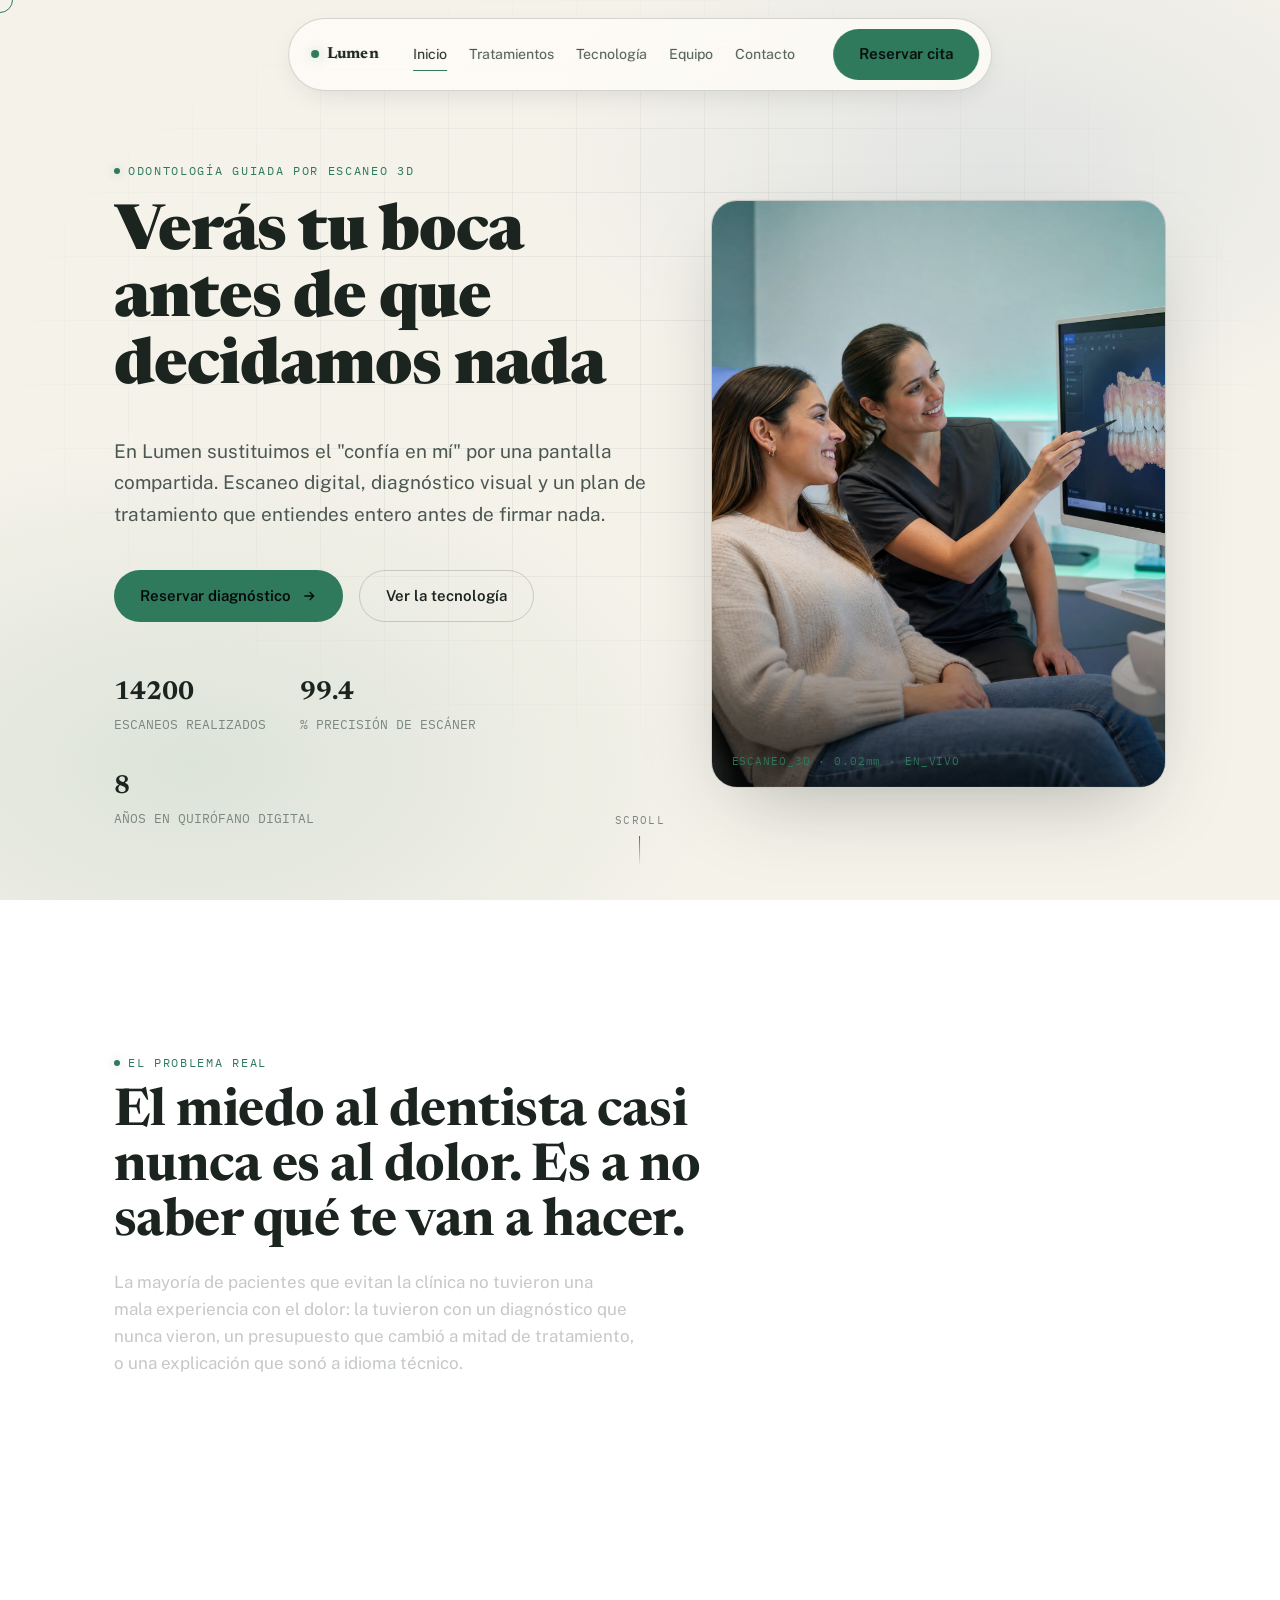
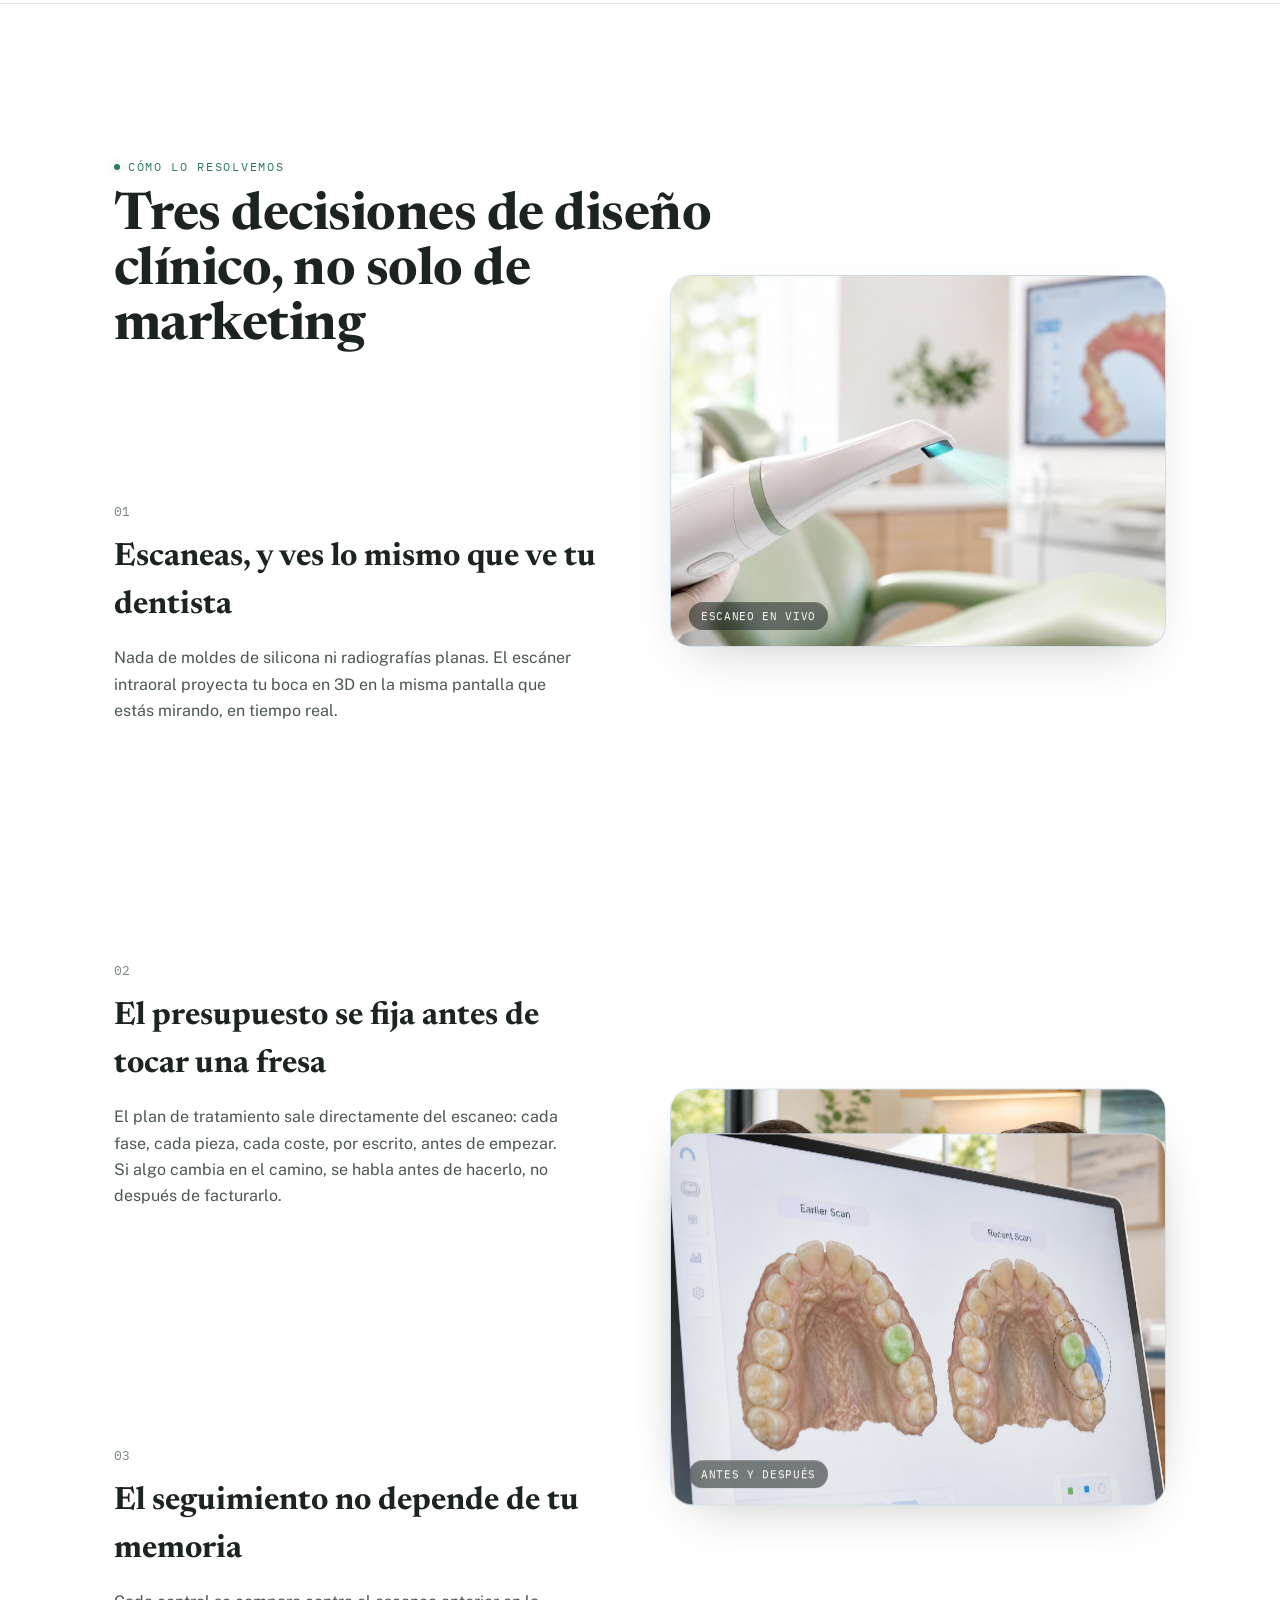
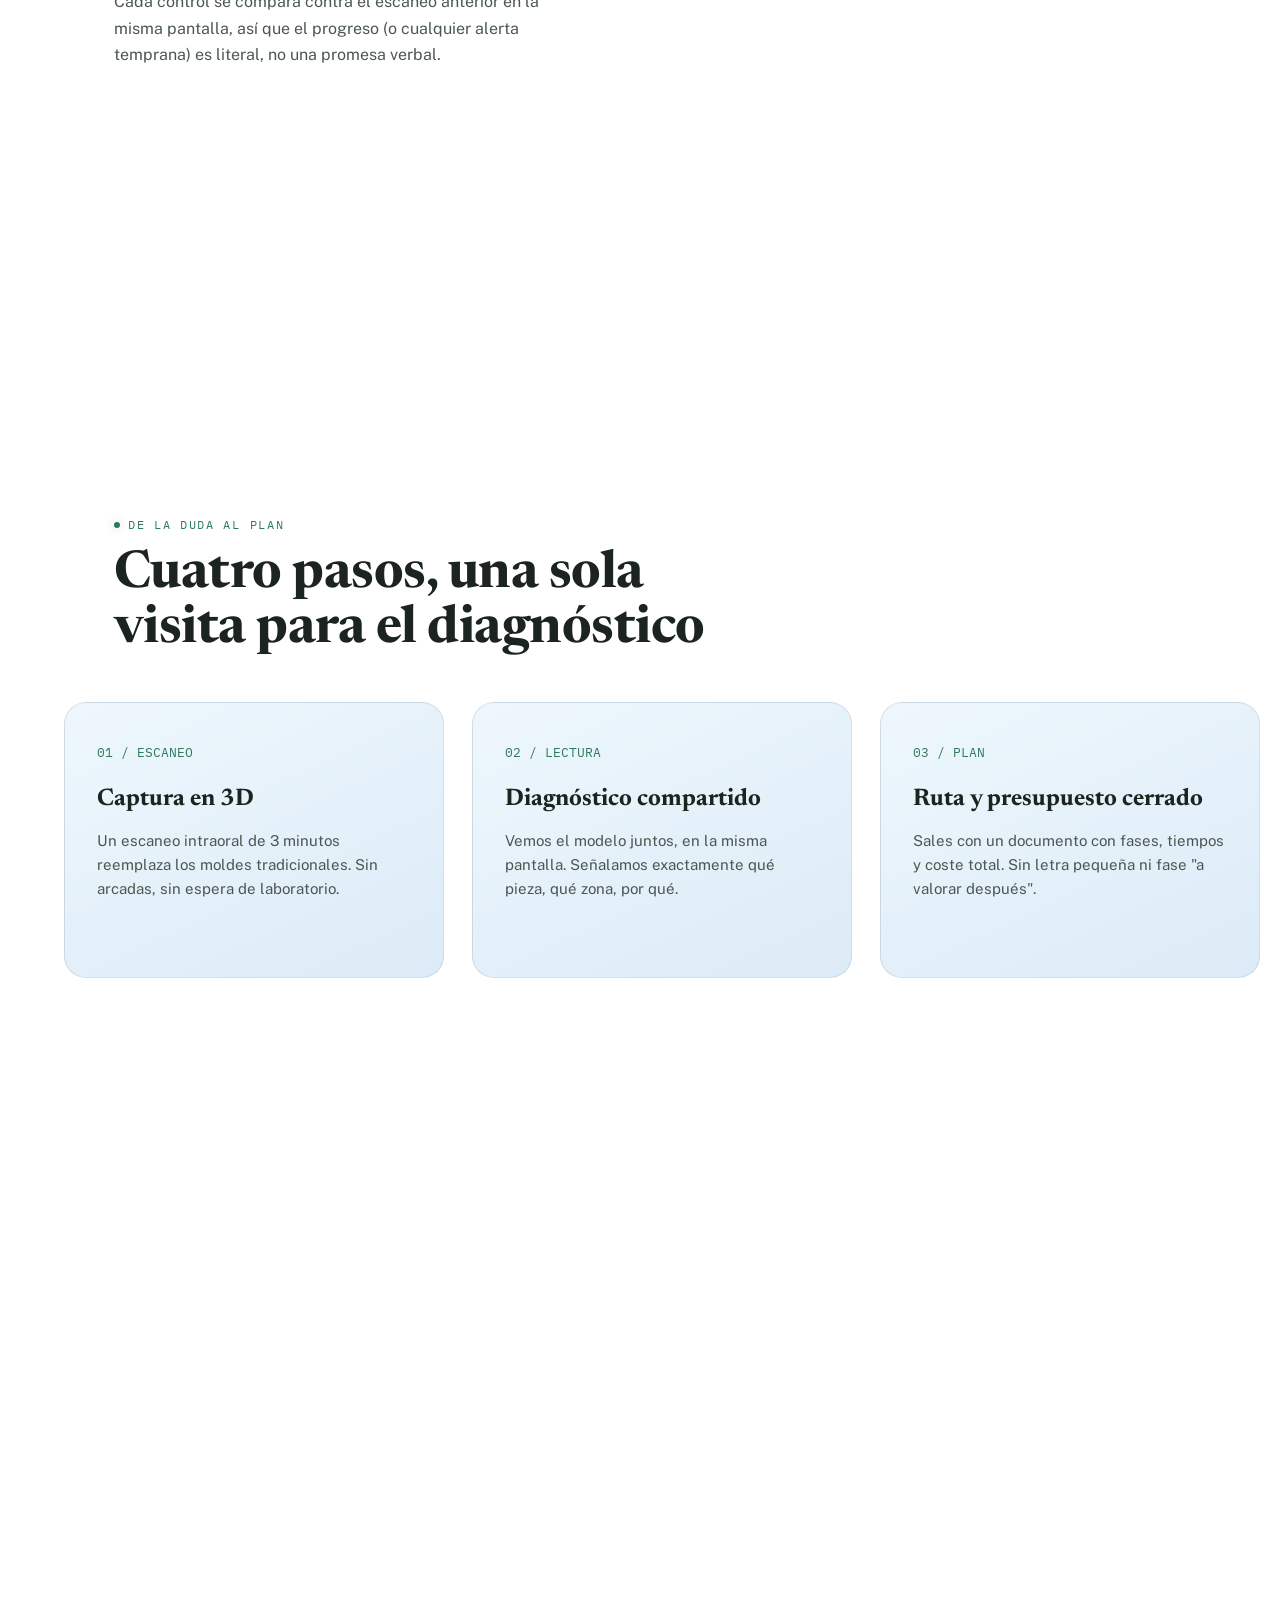
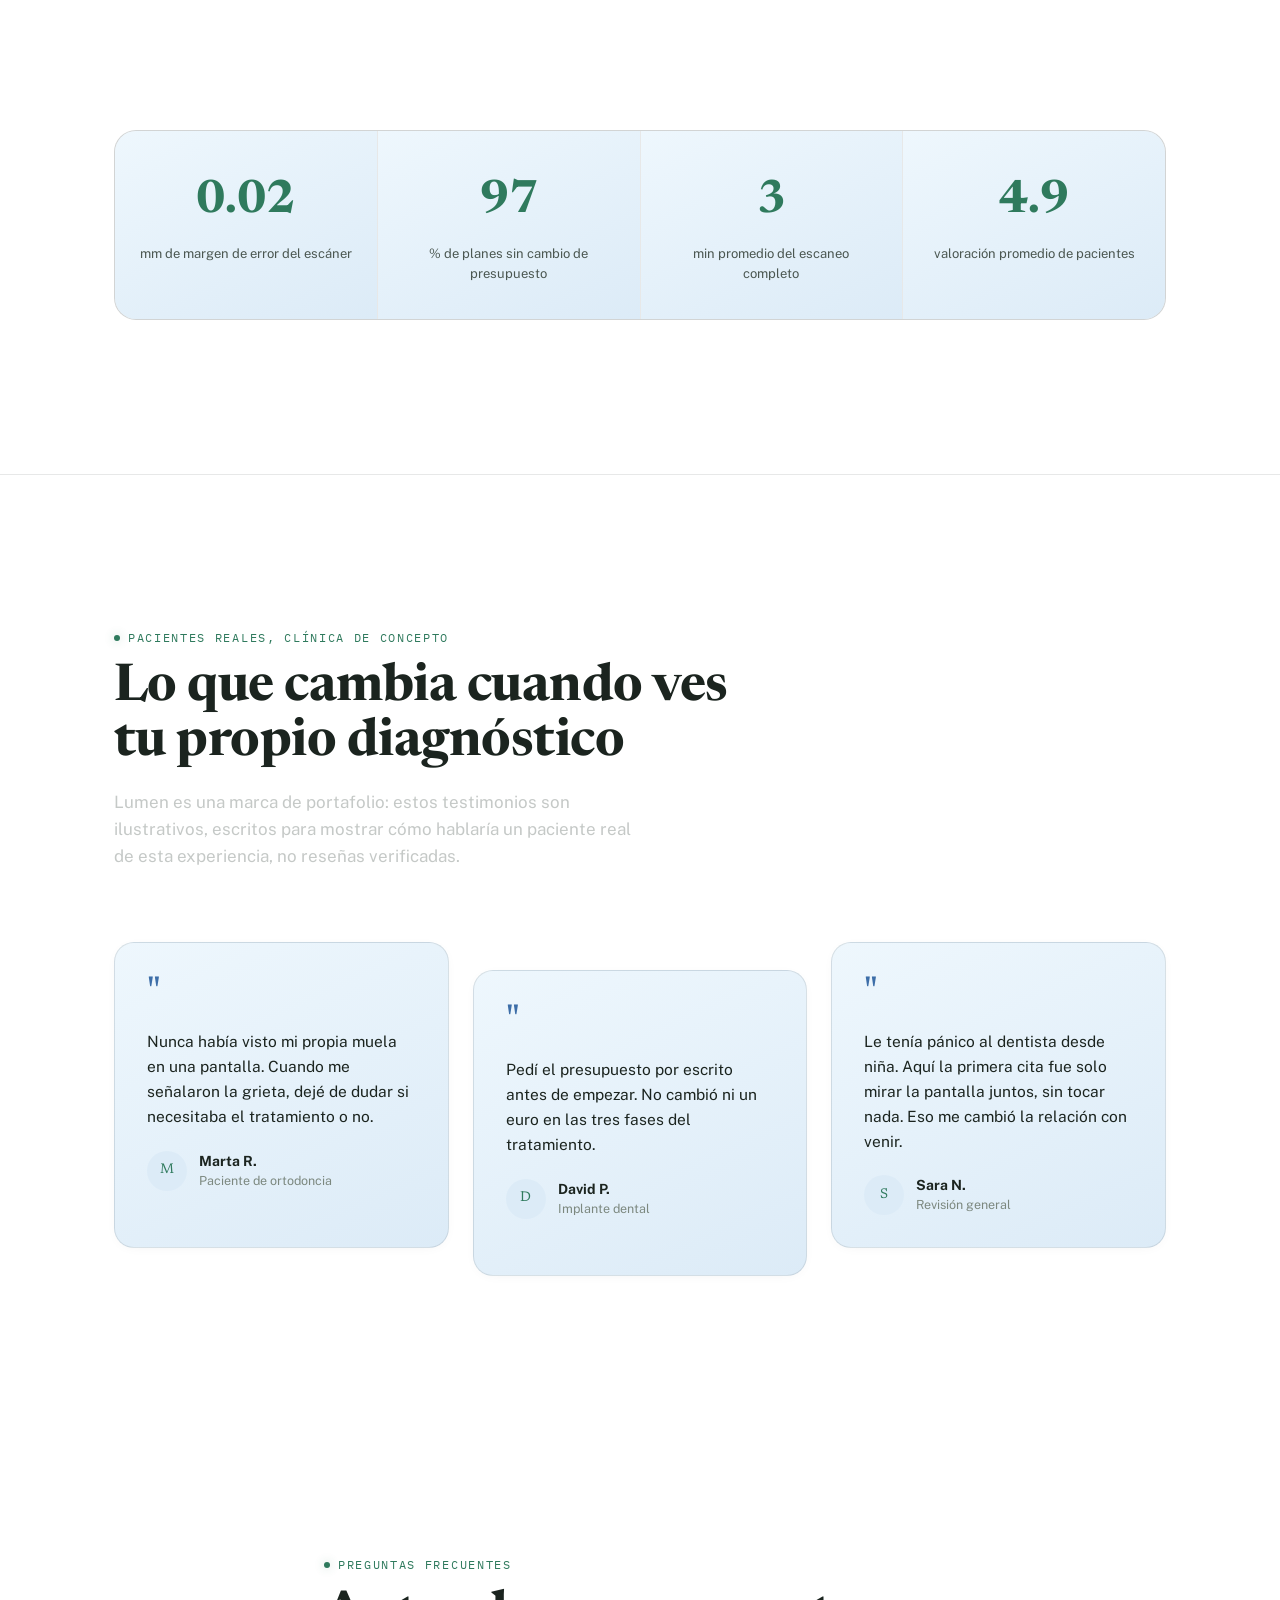
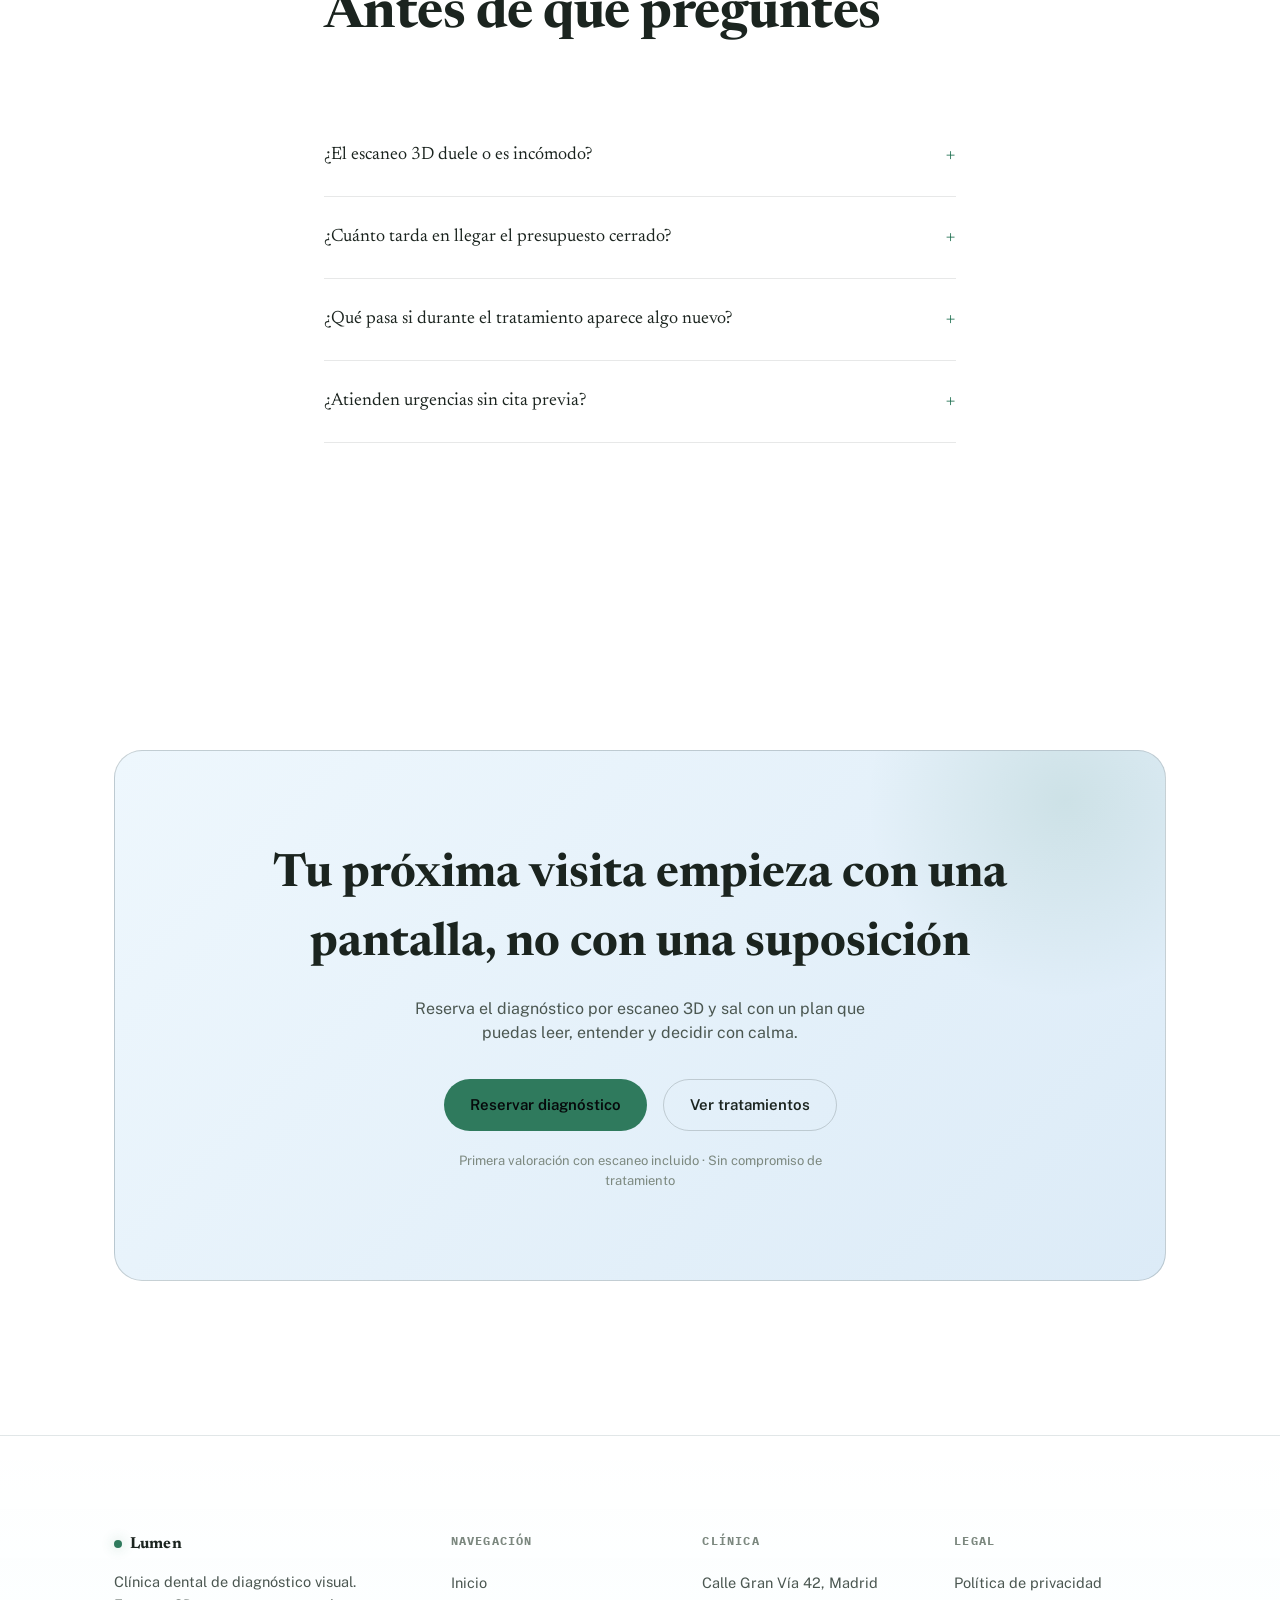
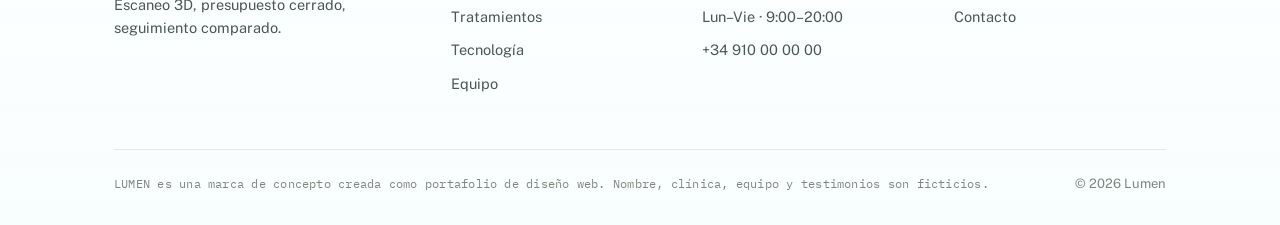
==== commit 64e2f2fc: "Degradado mas notorio y tarjetas con degradado propio El fondo del body suma un segundo radial en la" ====
--- a/index.html
+++ b/index.html
@@ -145,7 +145,7 @@
   }
   .process-card {
     flex: 0 0 min(78vw, 380px);
-    background: var(--surface);
+    background: var(--card-grad);
     border: 1px solid var(--line);
     border-radius: 22px;
     padding: 40px 32px;
@@ -166,7 +166,7 @@
     border-radius: 22px;
     overflow: hidden;
   }
-  .stat-cell { background: var(--bg); padding: 36px 24px; text-align: center; }
+  .stat-cell { background: var(--card-grad); padding: 36px 24px; text-align: center; }
   .stat-cell .stat-num { font-size: clamp(32px, 4vw, 46px); color: var(--accent); }
   .stat-cell .label { display: block; margin-top: 8px; font-size: 13px; color: var(--text-dim); }
   @media (max-width: 700px) { .stats-row { grid-template-columns: repeat(2, 1fr); } }
@@ -179,7 +179,7 @@
     aspect-ratio: 4/3;
     border-radius: 22px;
     border: 1px solid var(--line);
-    background: var(--surface);
+    background: var(--card-grad);
     position: relative;
     overflow: hidden;
     box-shadow: 0 20px 50px -24px rgba(27,36,31,0.28);
--- a/assets/css/style.css
+++ b/assets/css/style.css
@@ -9,8 +9,9 @@
 
 :root {
   --bg: #f5f2ea;
-  --surface: #ffffff;
-  --surface-2: #ece7db;
+  --bg-2: #faf8f2;
+  --surface: #eef7fd;
+  --surface-2: #dcebf7;
   --line: rgba(27, 36, 31, 0.10);
   --line-strong: rgba(27, 36, 31, 0.18);
   --text: #1b241f;
@@ -21,6 +22,8 @@
   --accent-2: #3d6ea8;
   --accent-2-soft: rgba(61, 110, 168, 0.12);
 
+  --card-grad: linear-gradient(155deg, var(--surface) 0%, var(--surface-2) 100%);
+
   --font-display: "Newsreader", "Spectral", serif;
   --font-body: "Public Sans", "Segoe UI", sans-serif;
   --font-mono: "IBM Plex Mono", monospace;
@@ -39,7 +42,11 @@
 
 body {
   margin: 0;
-  background: var(--bg);
+  background:
+    radial-gradient(ellipse 75% 55% at 50% 0%, rgba(158, 205, 240, 0.55), transparent 70%),
+    radial-gradient(ellipse 65% 45% at 100% 100%, rgba(158, 205, 240, 0.32), transparent 70%),
+    linear-gradient(180deg, var(--bg-2) 0%, var(--bg) 55%, #e9e2d2 100%);
+  background-attachment: fixed;
   color: var(--text);
   font-family: var(--font-body);
   font-size: 16px;
@@ -422,7 +429,7 @@
 
 /* ---------- generic cards ---------- */
 .card {
-  background: var(--surface);
+  background: var(--card-grad);
   border: 1px solid var(--line);
   border-radius: 20px;
   padding: 32px;
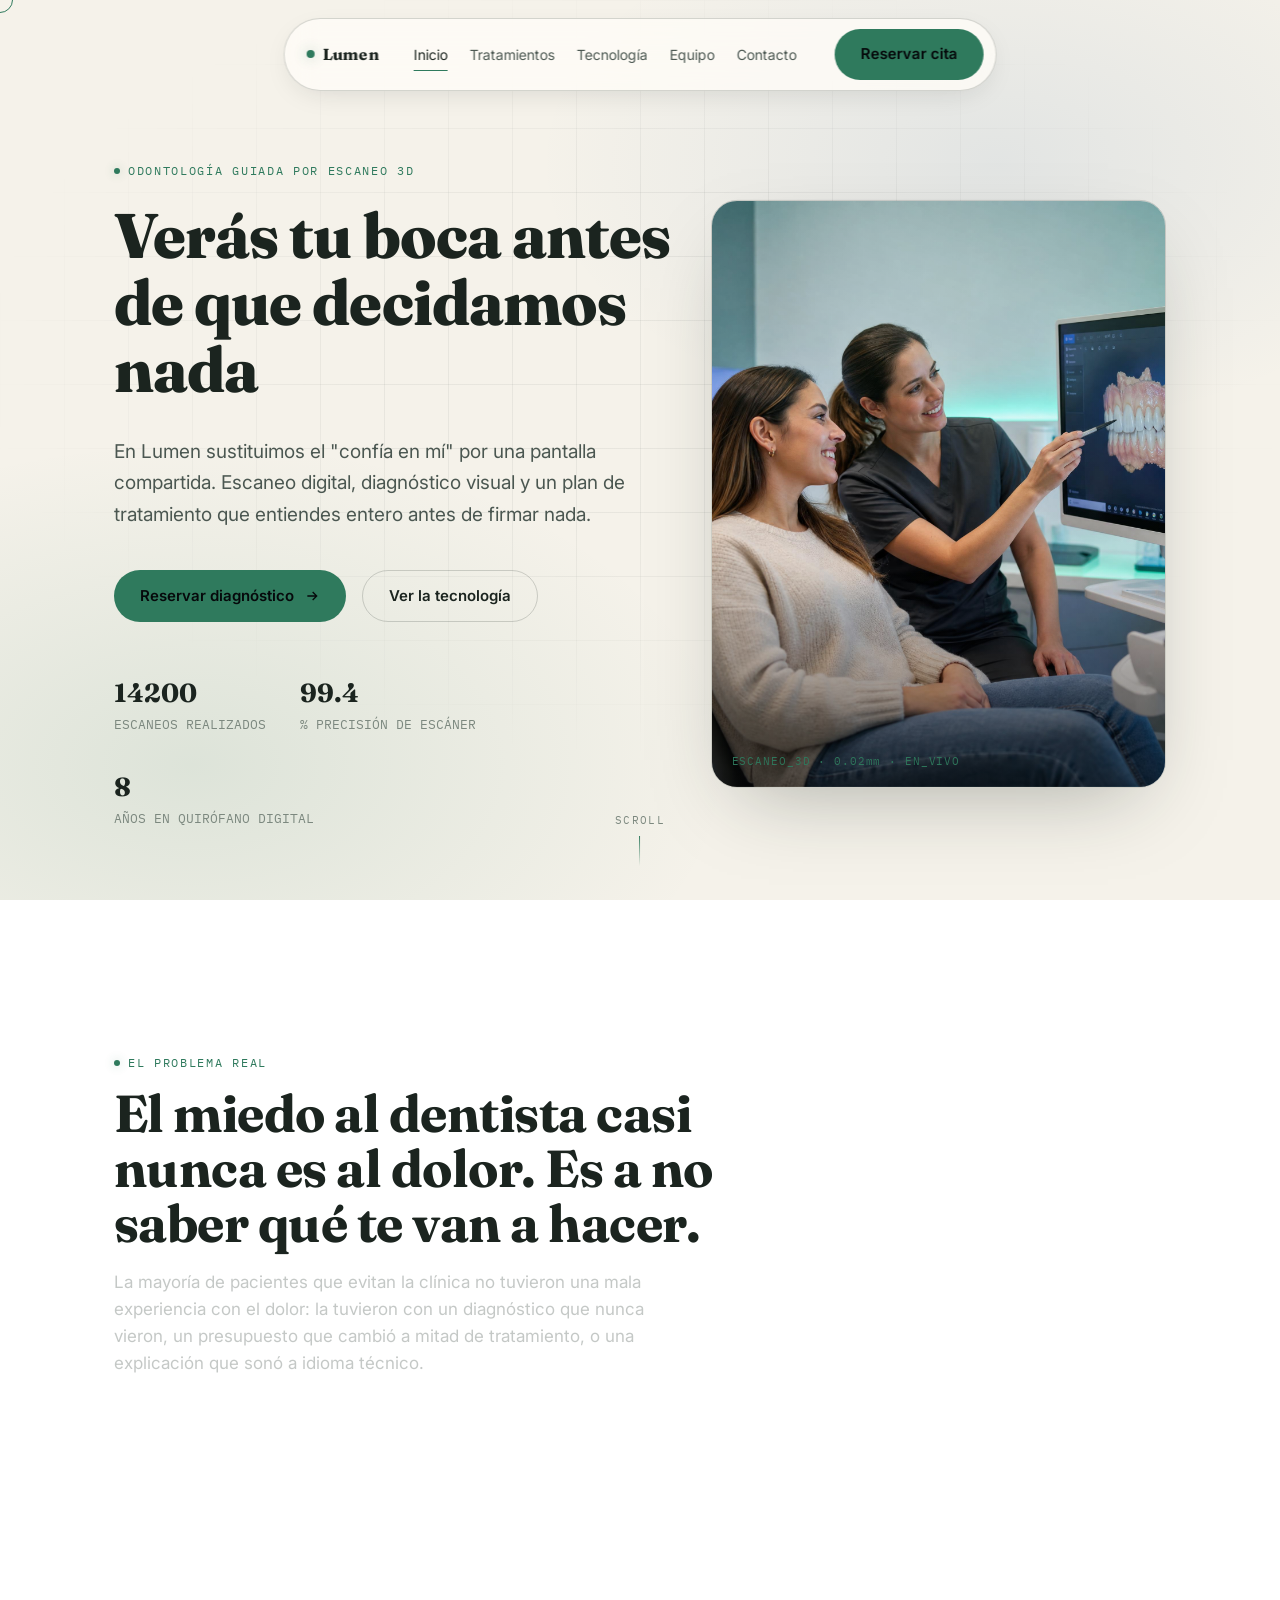
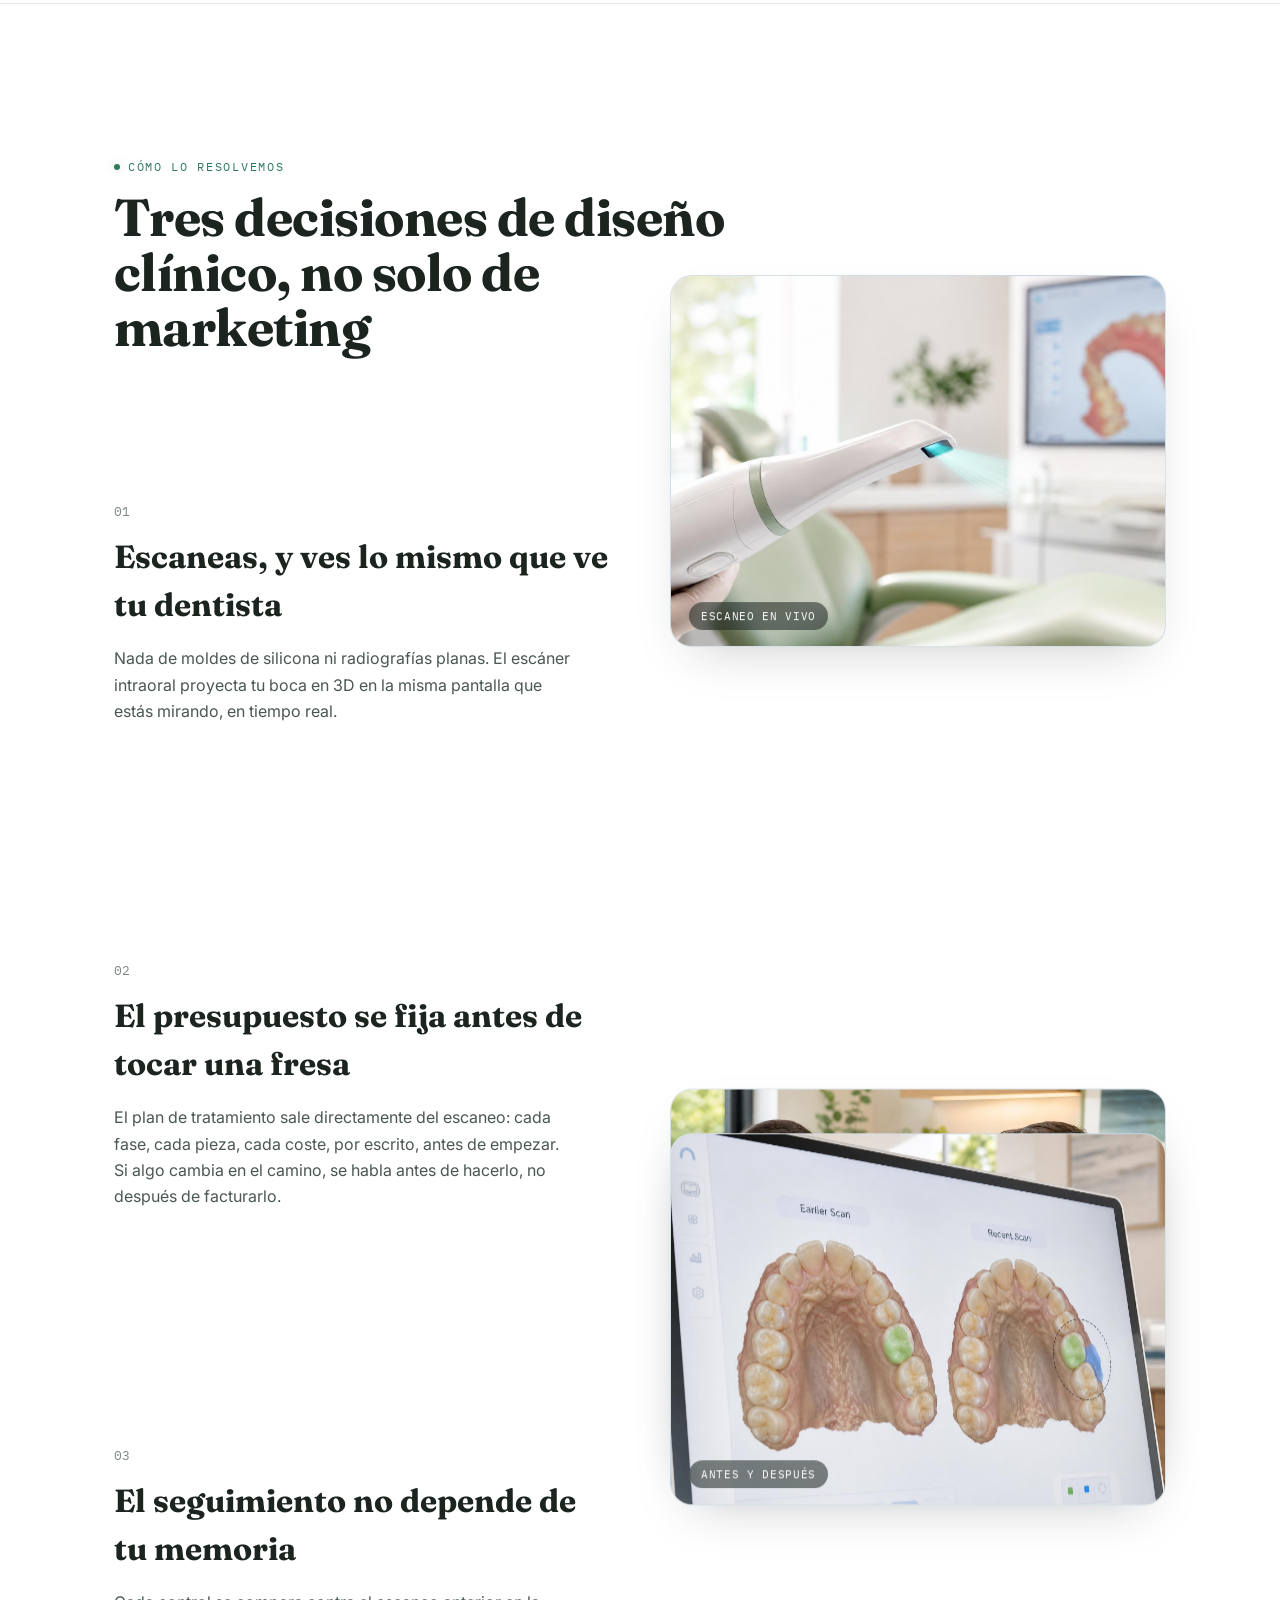
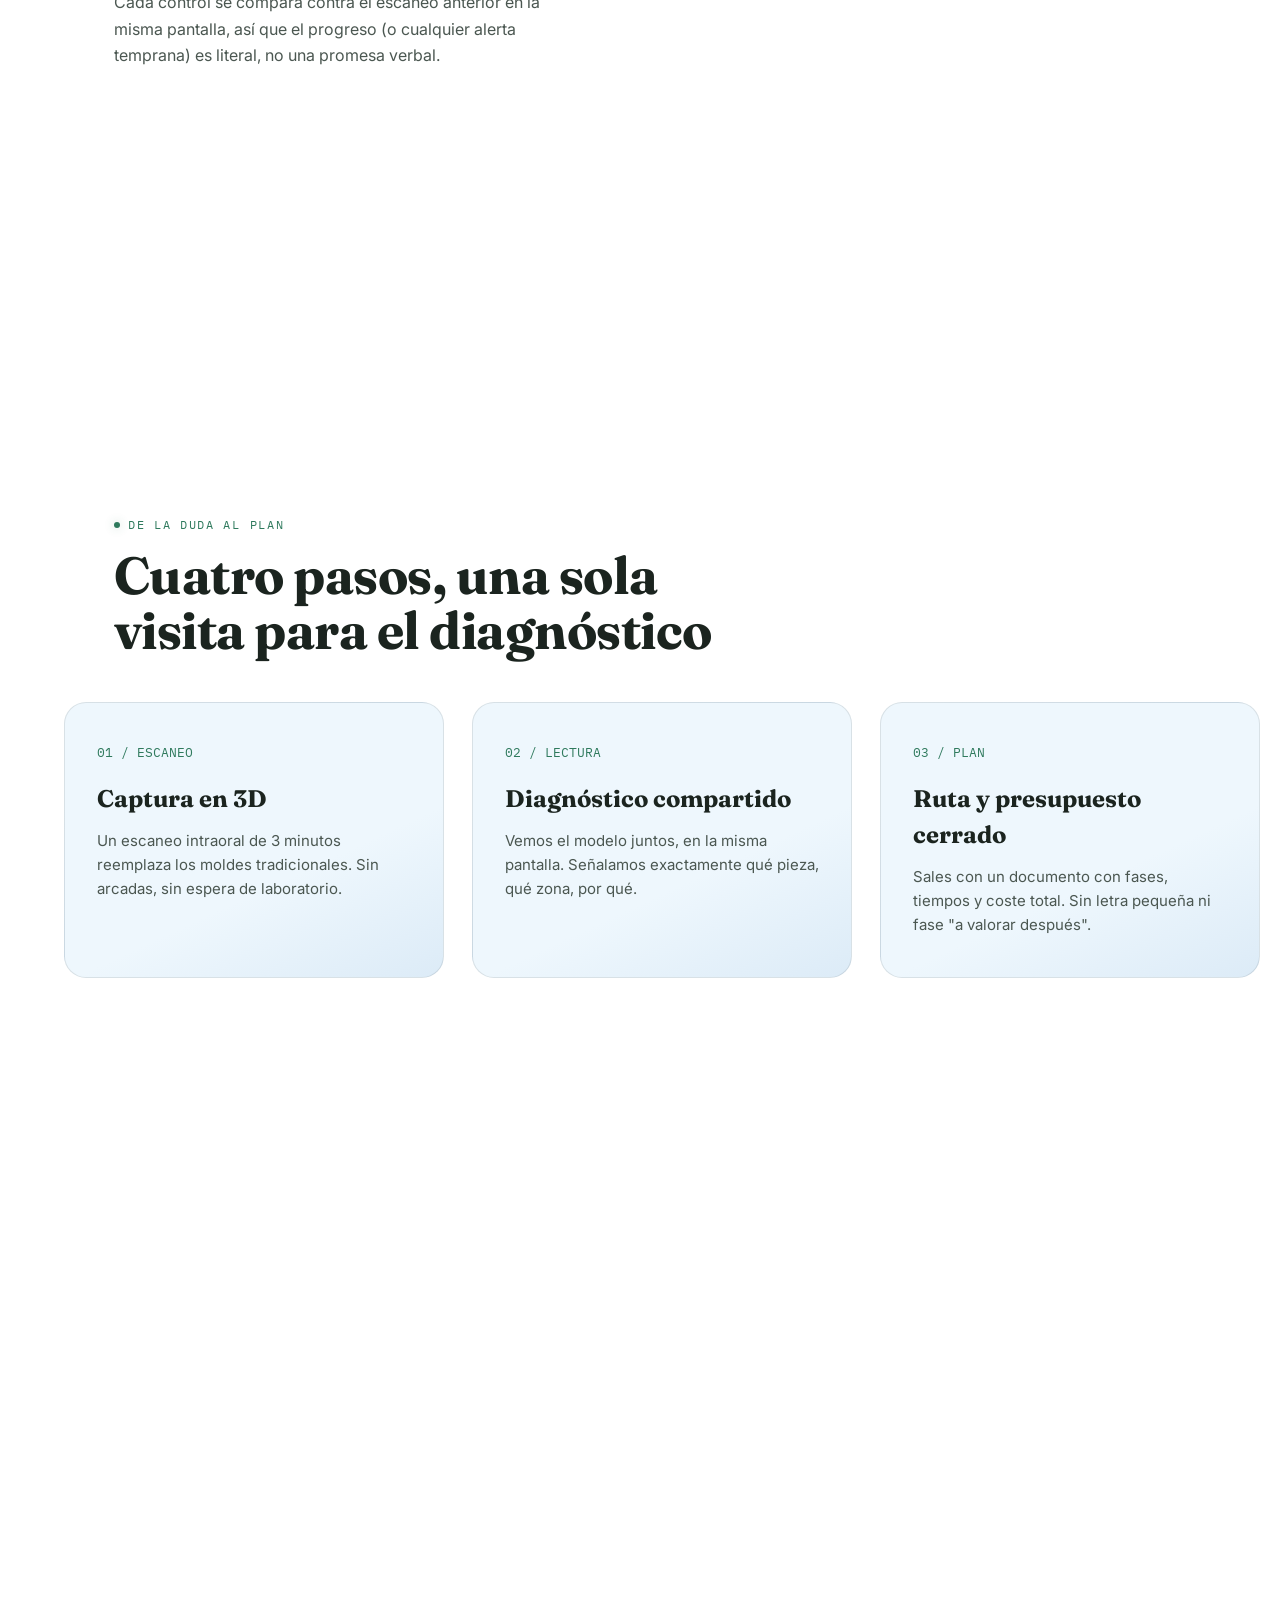
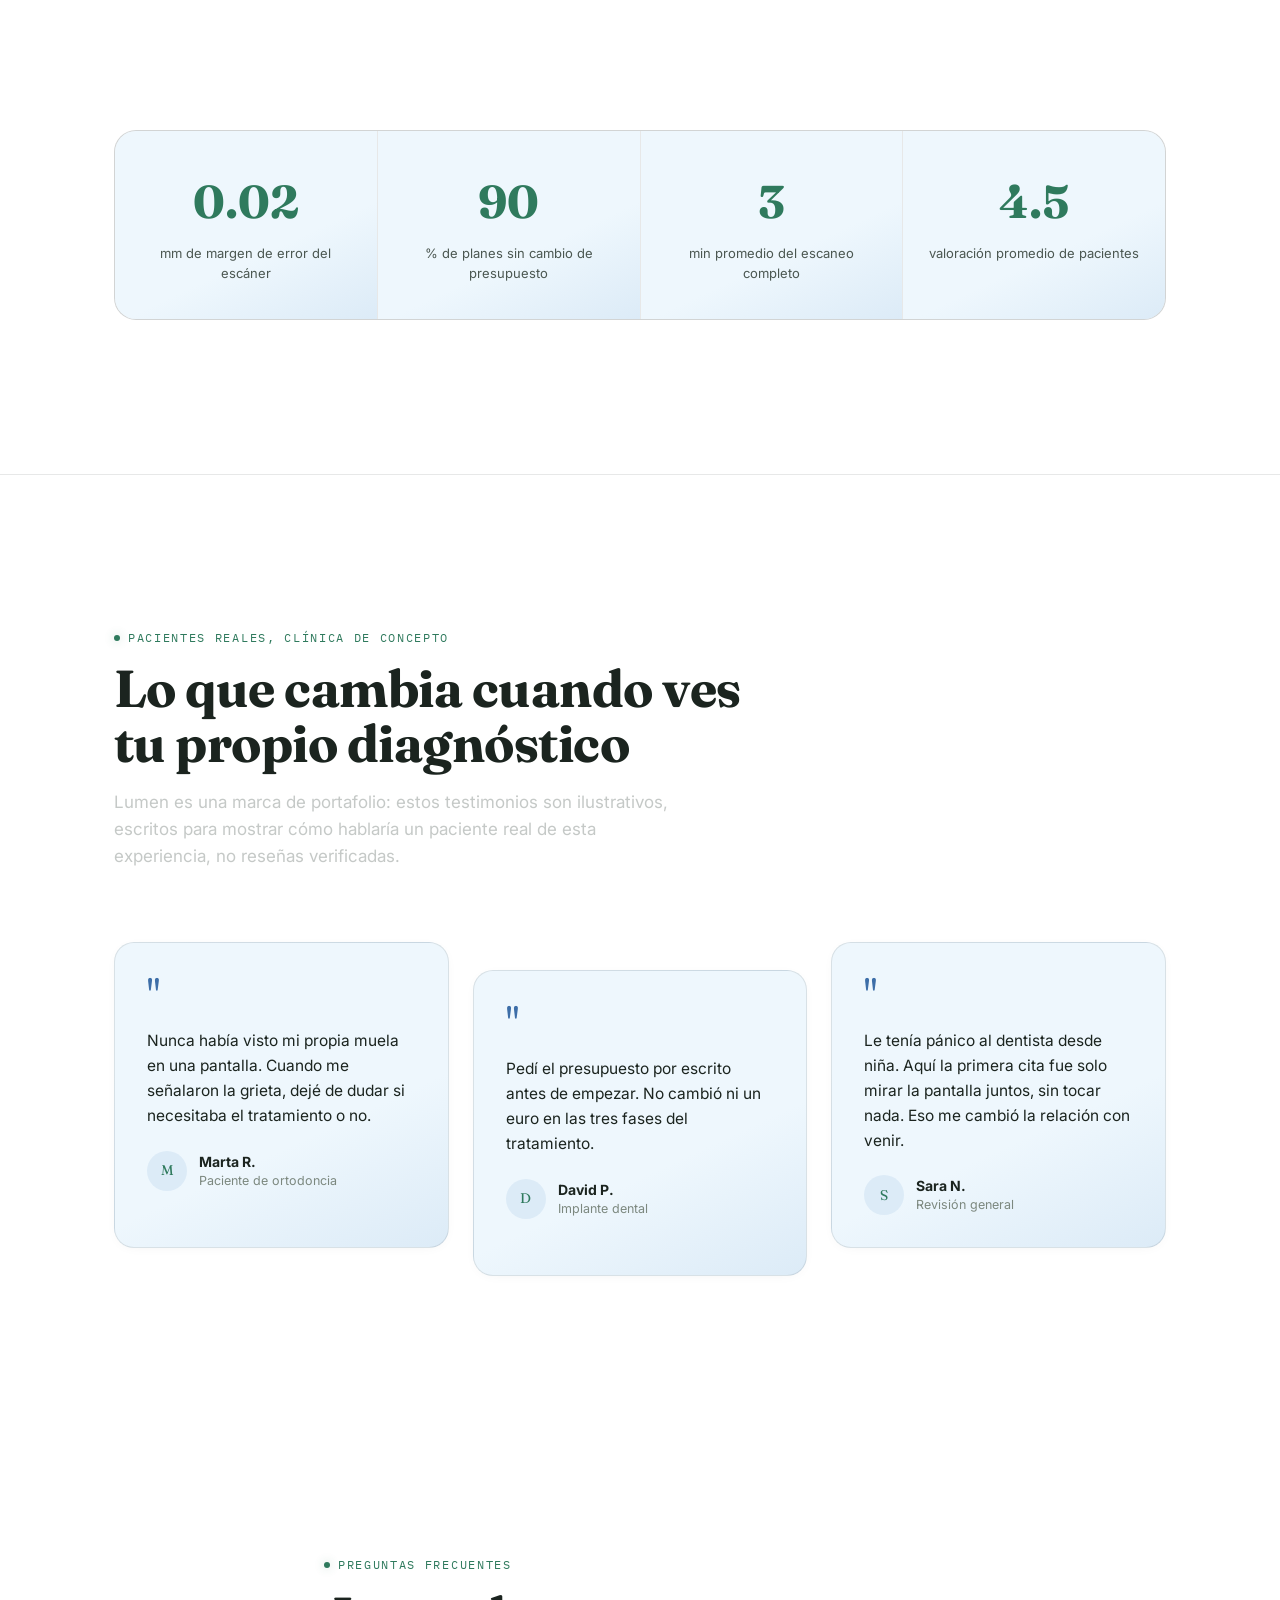
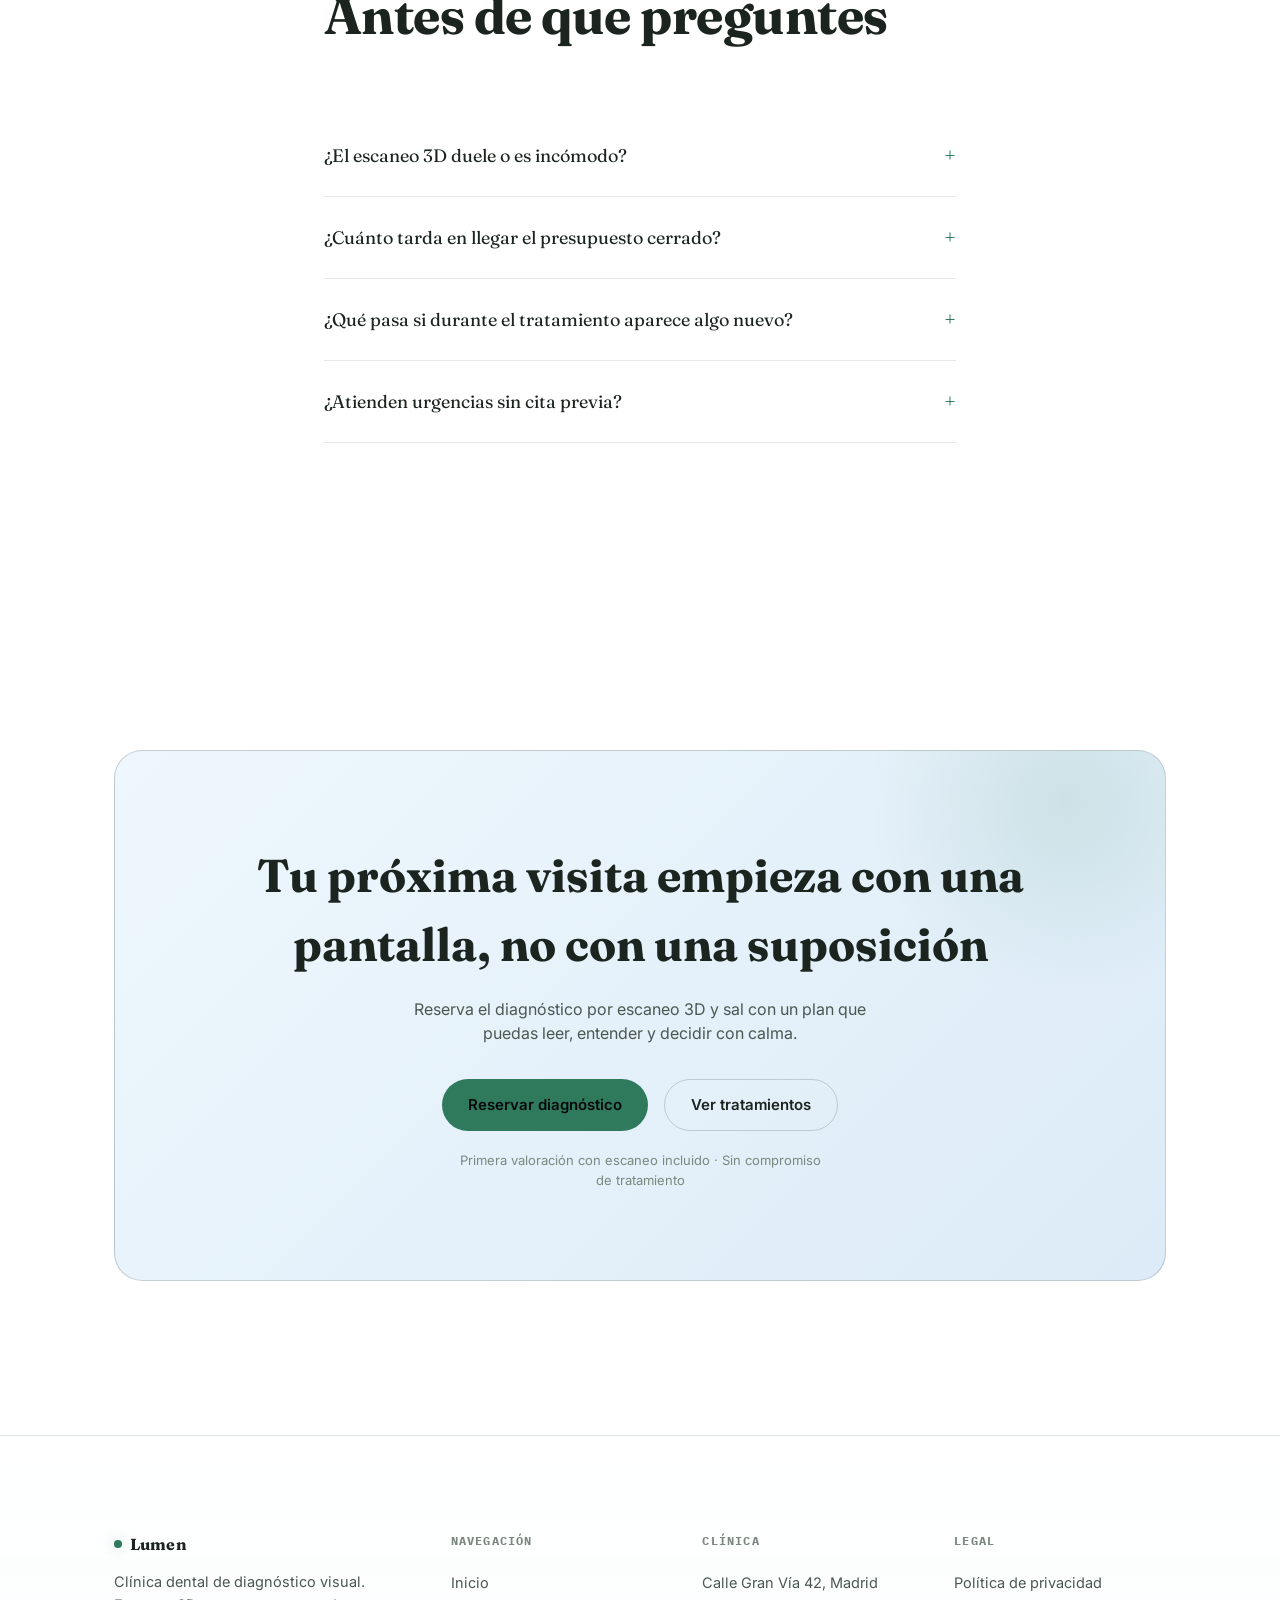
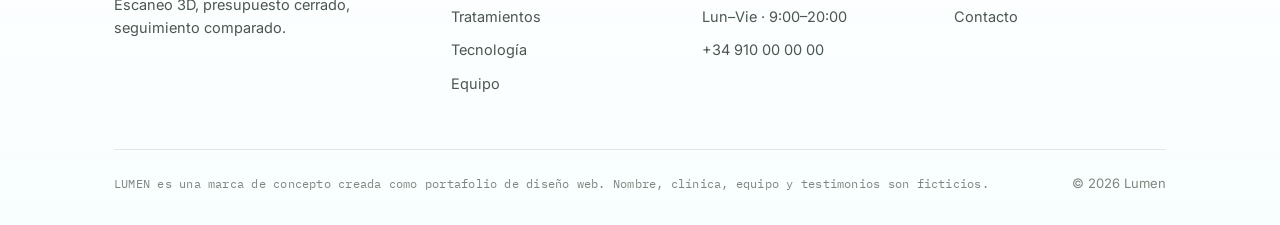
==== commit 4ee4d23f: "Tipografia Fraunces + Inter, tarjetas con mas color claro Investigado en 21st.dev: Fraunces (serif v" ====
--- a/index.html
+++ b/index.html
@@ -7,7 +7,7 @@
 <link rel="icon" href="data:image/svg+xml,<svg xmlns=%22http://www.w3.org/2000/svg%22 viewBox=%220 0 100 100%22><circle cx=%2250%22 cy=%2250%22 r=%2242%22 fill=%22%2310161a%22/><circle cx=%2250%22 cy=%2250%22 r=%2222%22 fill=%22none%22 stroke=%22%232f9e6e%22 stroke-width=%228%22/></svg>">
 <link rel="preconnect" href="https://fonts.googleapis.com">
 <link rel="preconnect" href="https://fonts.gstatic.com" crossorigin>
-<link href="https://fonts.googleapis.com/css2?family=Newsreader:ital,wght@0,400;0,500;0,600;0,700;1,500&family=Public+Sans:wght@400;500;600;700&family=IBM+Plex+Mono:wght@400;500&display=swap" rel="stylesheet">
+<link href="https://fonts.googleapis.com/css2?family=Fraunces:ital,opsz,wght@0,9..144,500..800;1,9..144,500..800&family=Inter:wght@400;500;600;700&family=IBM+Plex+Mono:wght@400;500&display=swap" rel="stylesheet">
 <link rel="stylesheet" href="assets/css/style.css">
 <style>
   /* ---- hero específico de Inicio ---- */
--- a/assets/css/style.css
+++ b/assets/css/style.css
@@ -3,8 +3,9 @@
    Marca ficticia (portafolio). Anclaje: Salud/Clínicas médicas,
    "Autoridad establecida" (banco de composiciones), remixado:
    fondo cálido en vez de sage puro (eje temperatura), azul
-   clínico profundizado (eje matiz), Newsreader en vez de
-   Spectral (eje corte tipográfico, mismo rol editorial-serif).
+   clínico profundizado (eje matiz), Fraunces + Inter en vez de
+   Spectral + Public Sans (eje corte tipográfico, mismo rol
+   editorial-serif + sans neutra, referencia 21st.dev/Awwwards).
    ============================================================ */
 
 :root {
@@ -22,10 +23,10 @@
   --accent-2: #3d6ea8;
   --accent-2-soft: rgba(61, 110, 168, 0.12);
 
-  --card-grad: linear-gradient(155deg, var(--surface) 0%, var(--surface-2) 100%);
-
-  --font-display: "Newsreader", "Spectral", serif;
-  --font-body: "Public Sans", "Segoe UI", sans-serif;
+  --card-grad: linear-gradient(155deg, var(--surface) 0%, var(--surface) 62%, var(--surface-2) 100%);
+
+  --font-display: "Fraunces", "Newsreader", serif;
+  --font-body: "Inter", "Segoe UI", sans-serif;
   --font-mono: "IBM Plex Mono", monospace;
 
   --ease-out: cubic-bezier(0.16, 1, 0.3, 1);
@@ -52,6 +53,7 @@
   font-size: 16px;
   line-height: 1.5;
   -webkit-font-smoothing: antialiased;
+  font-optical-sizing: auto;
 }
 
 body.paused *,
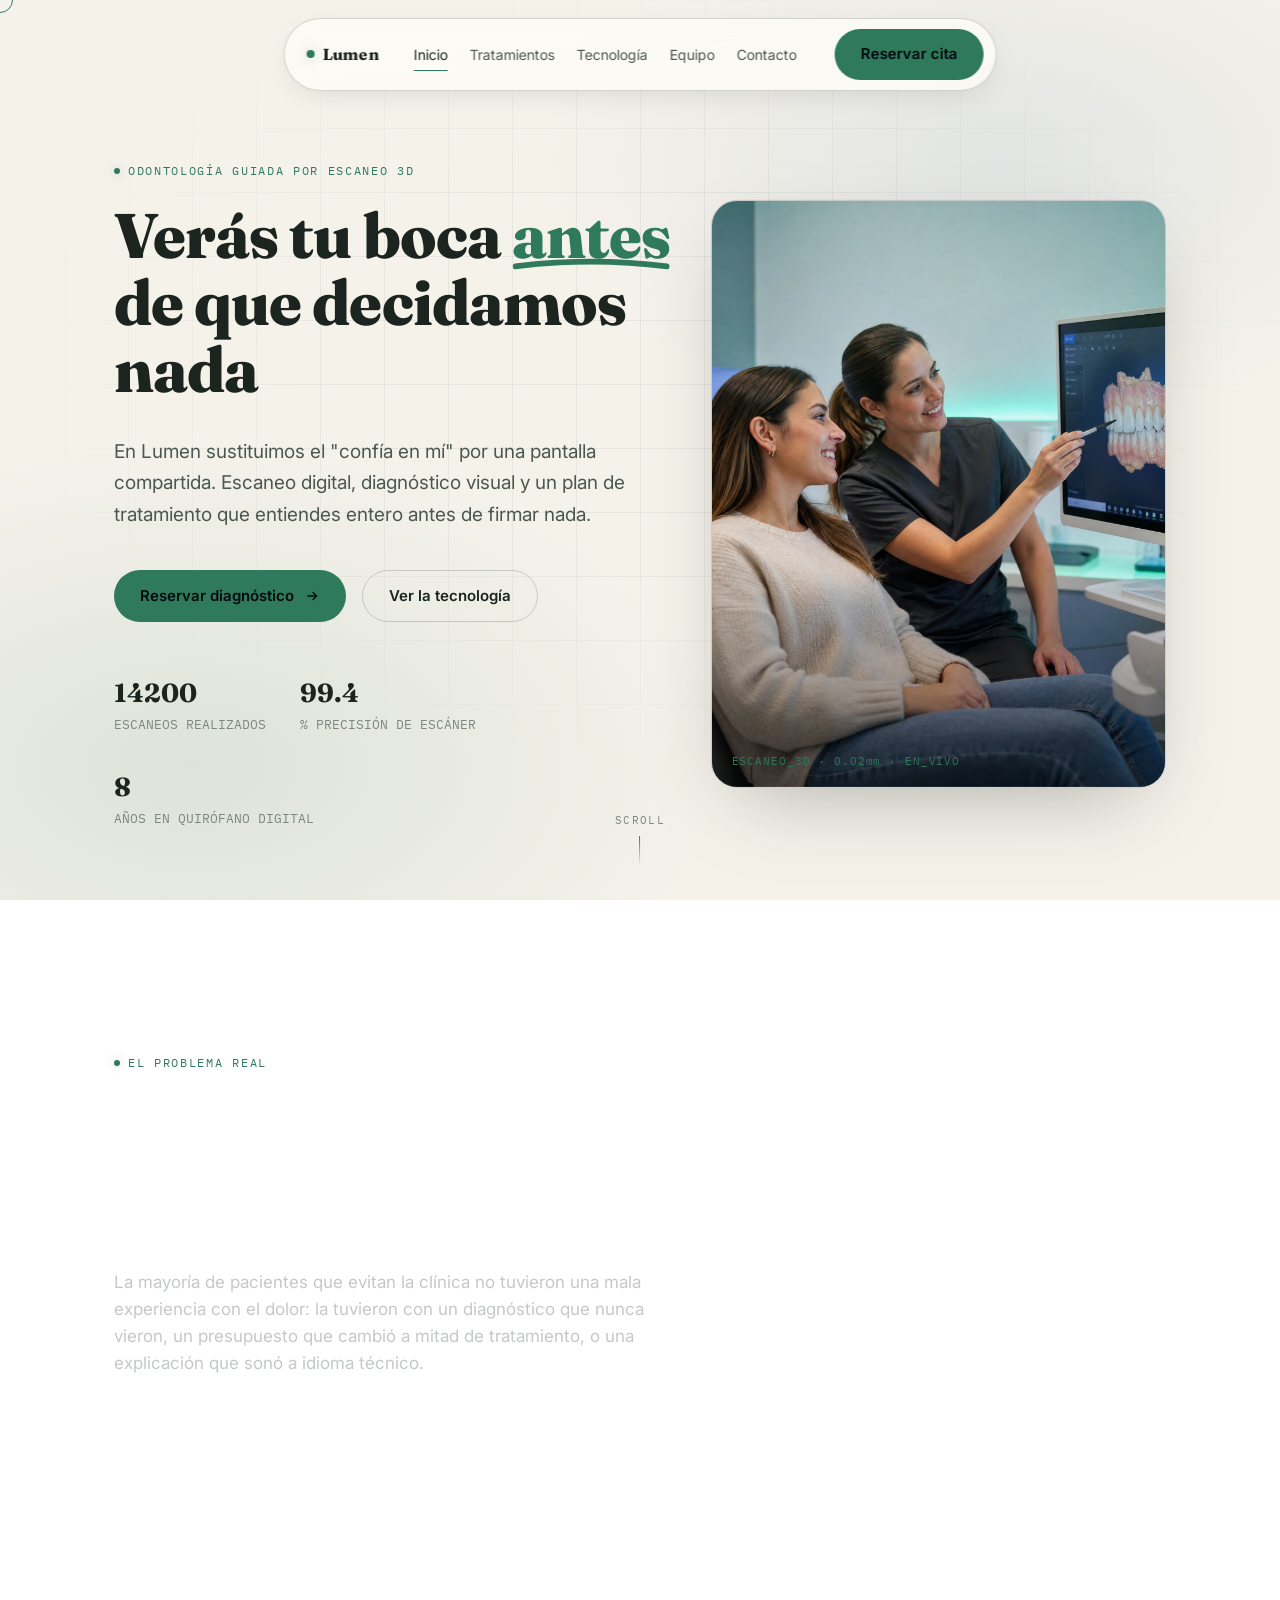
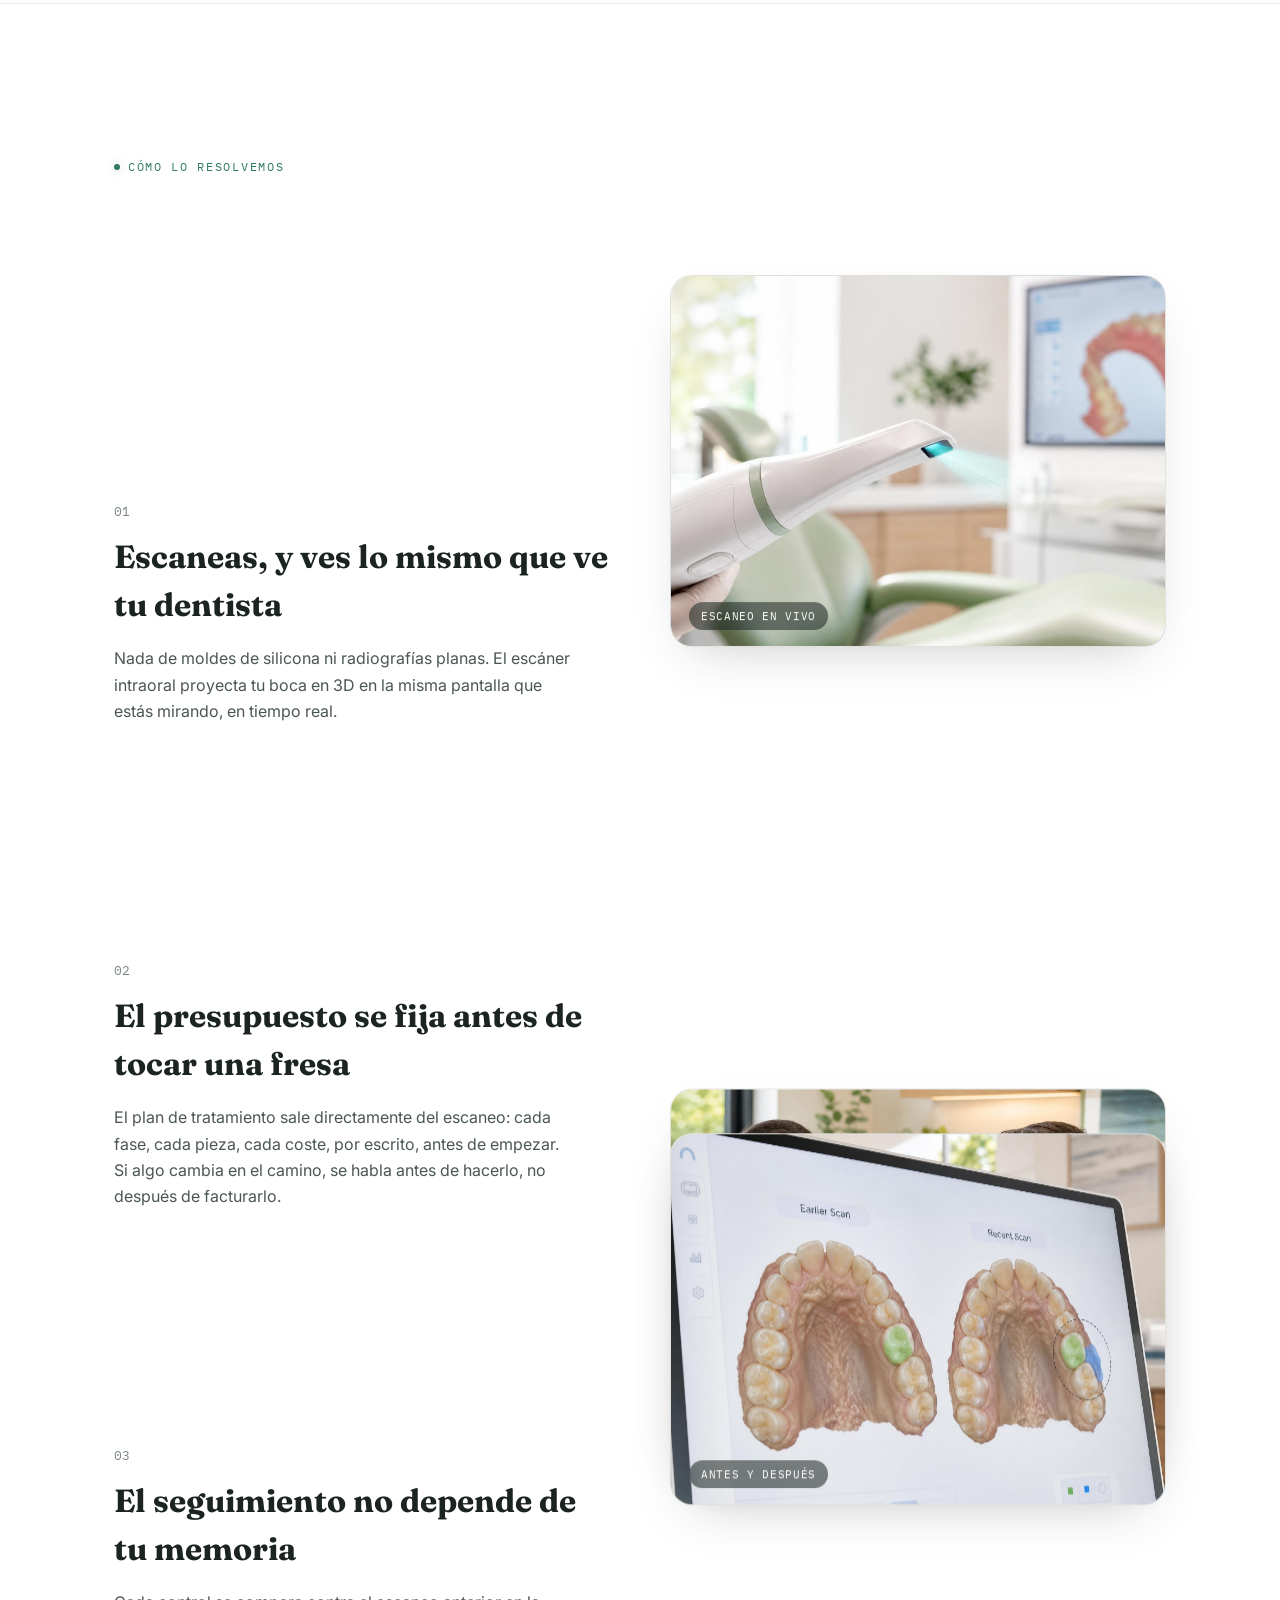
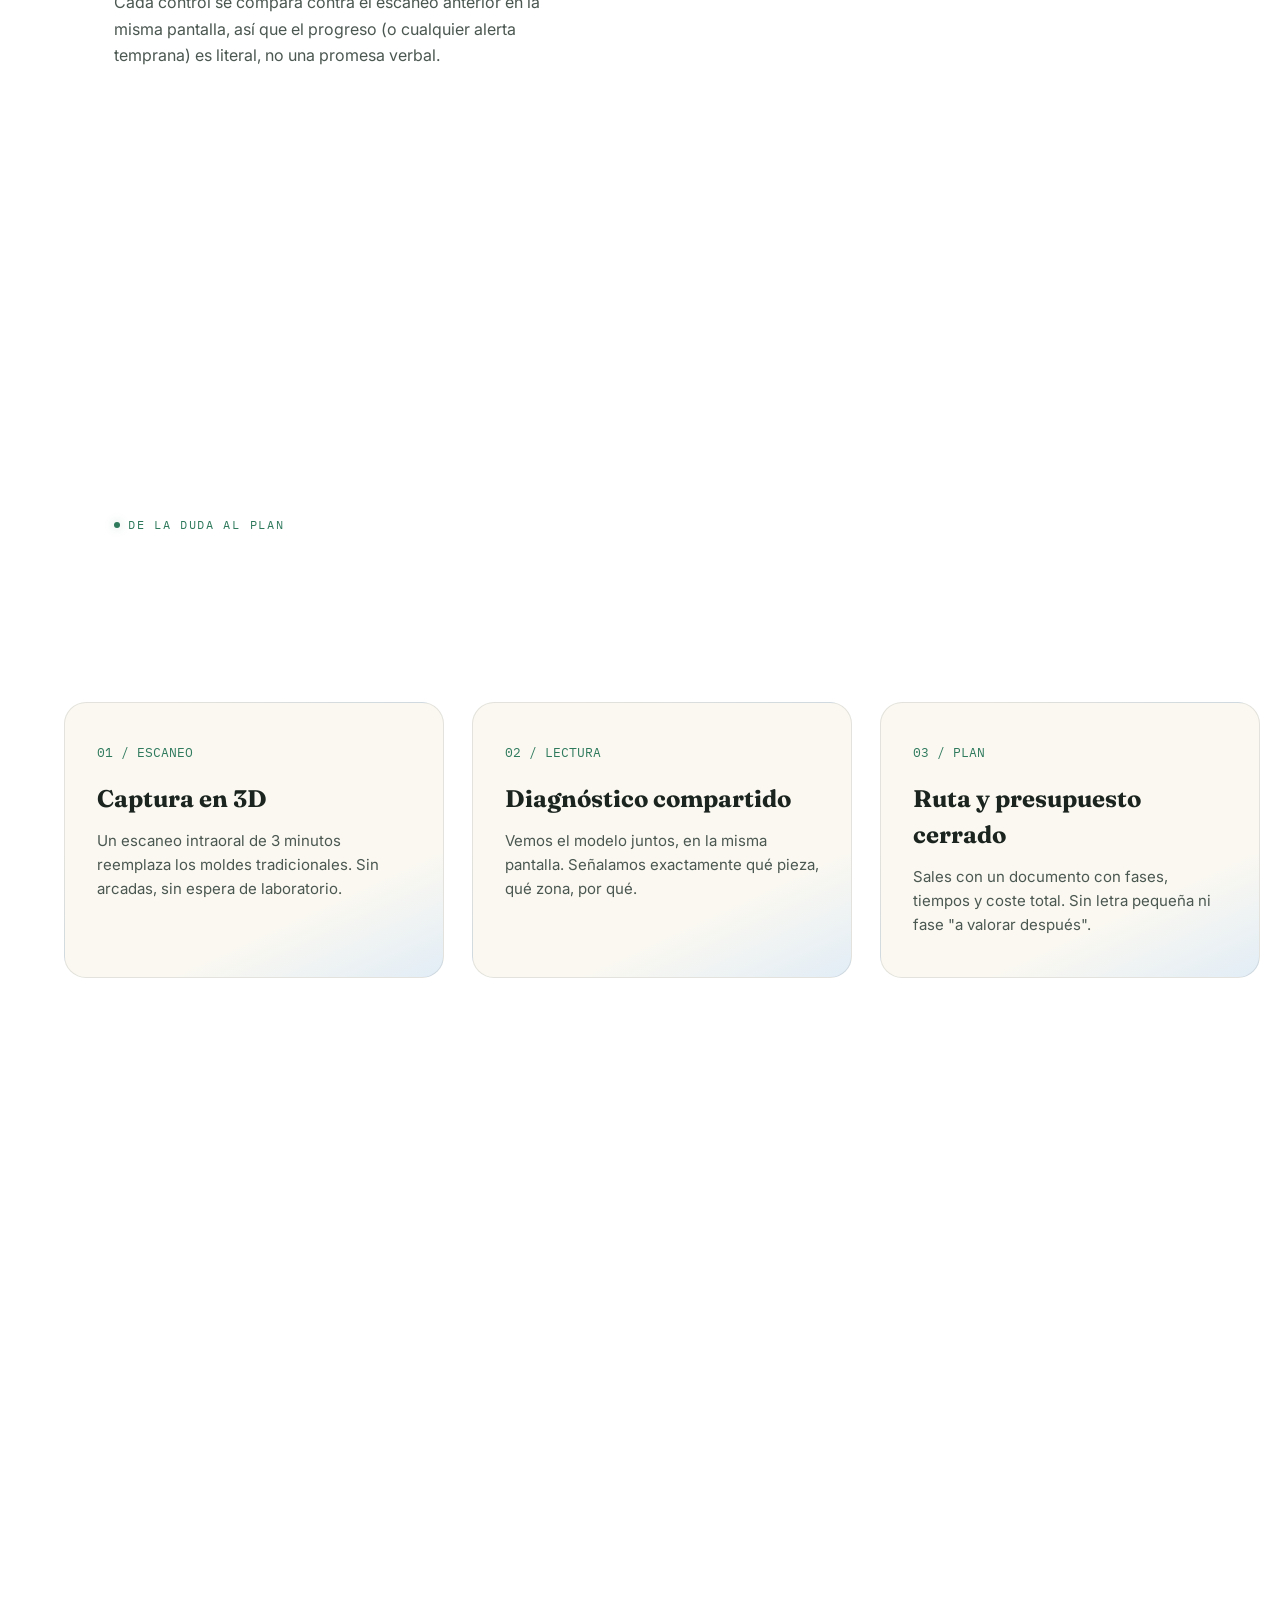
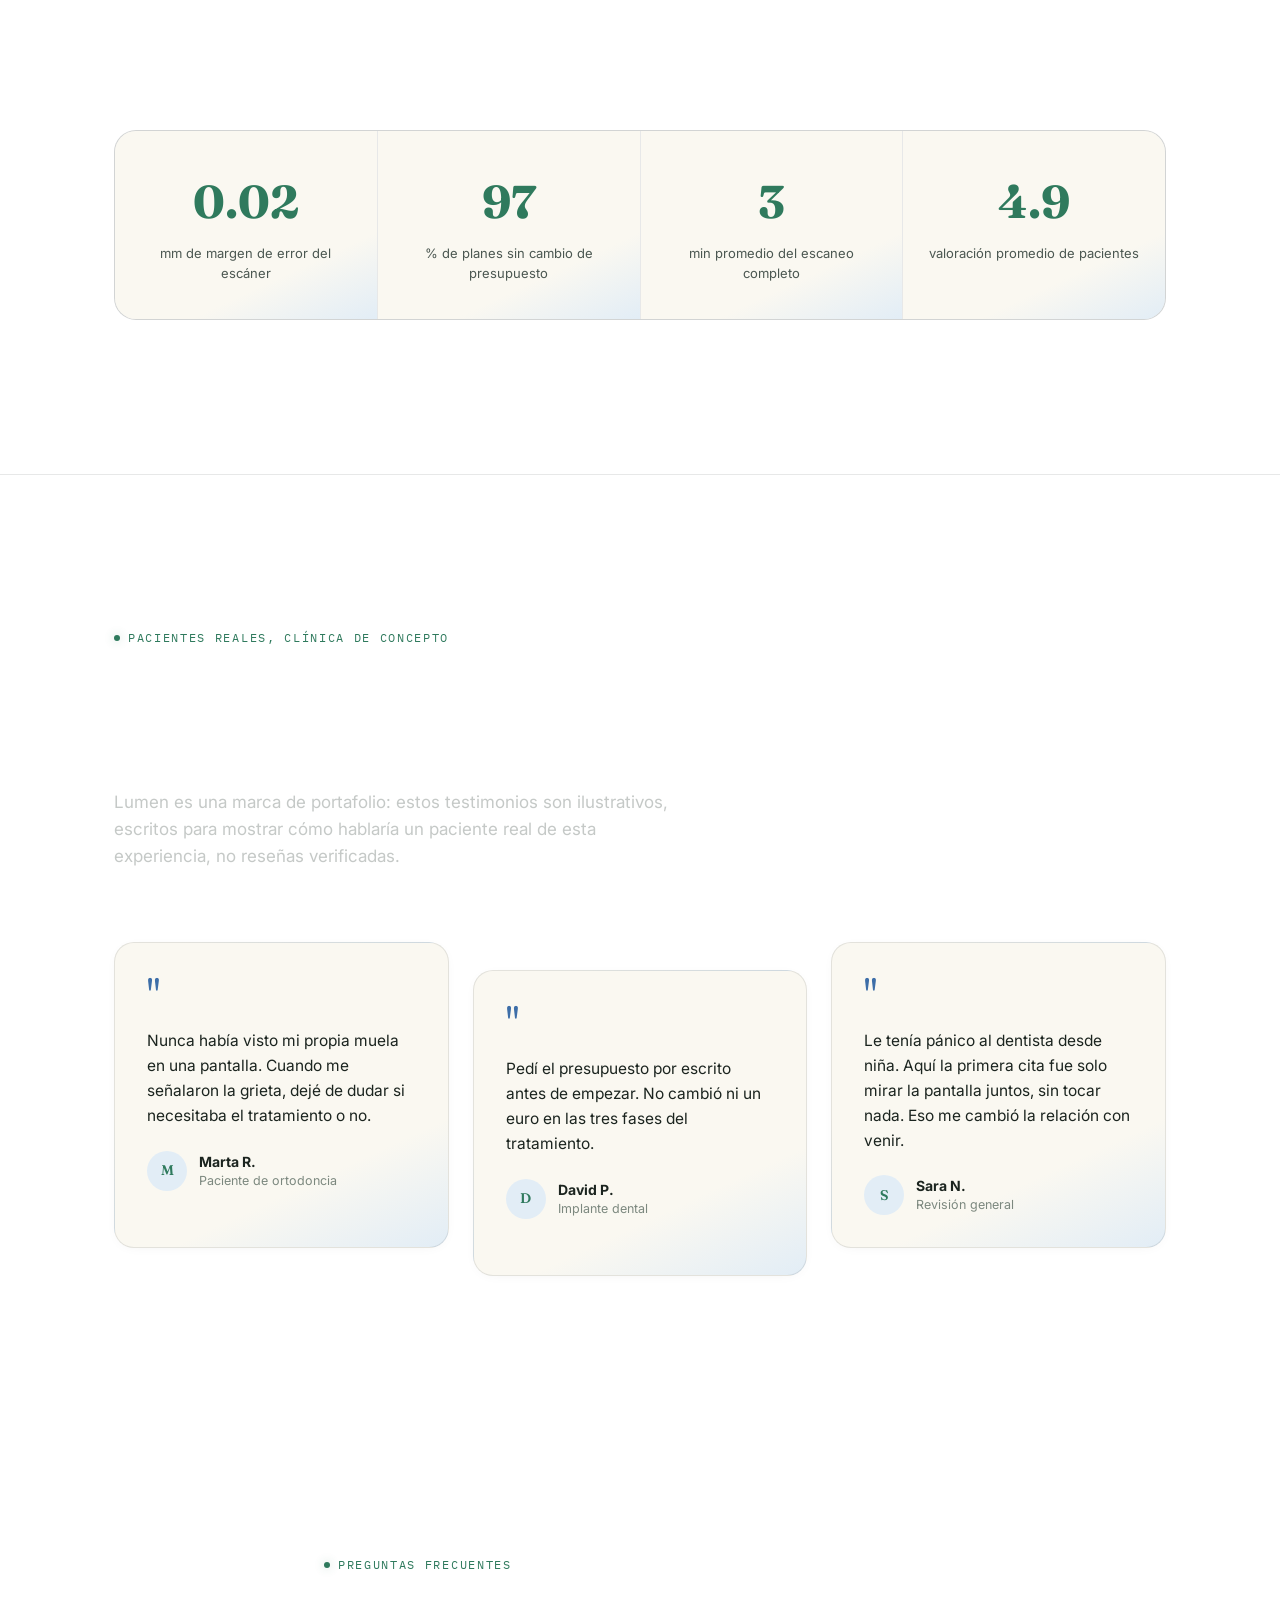
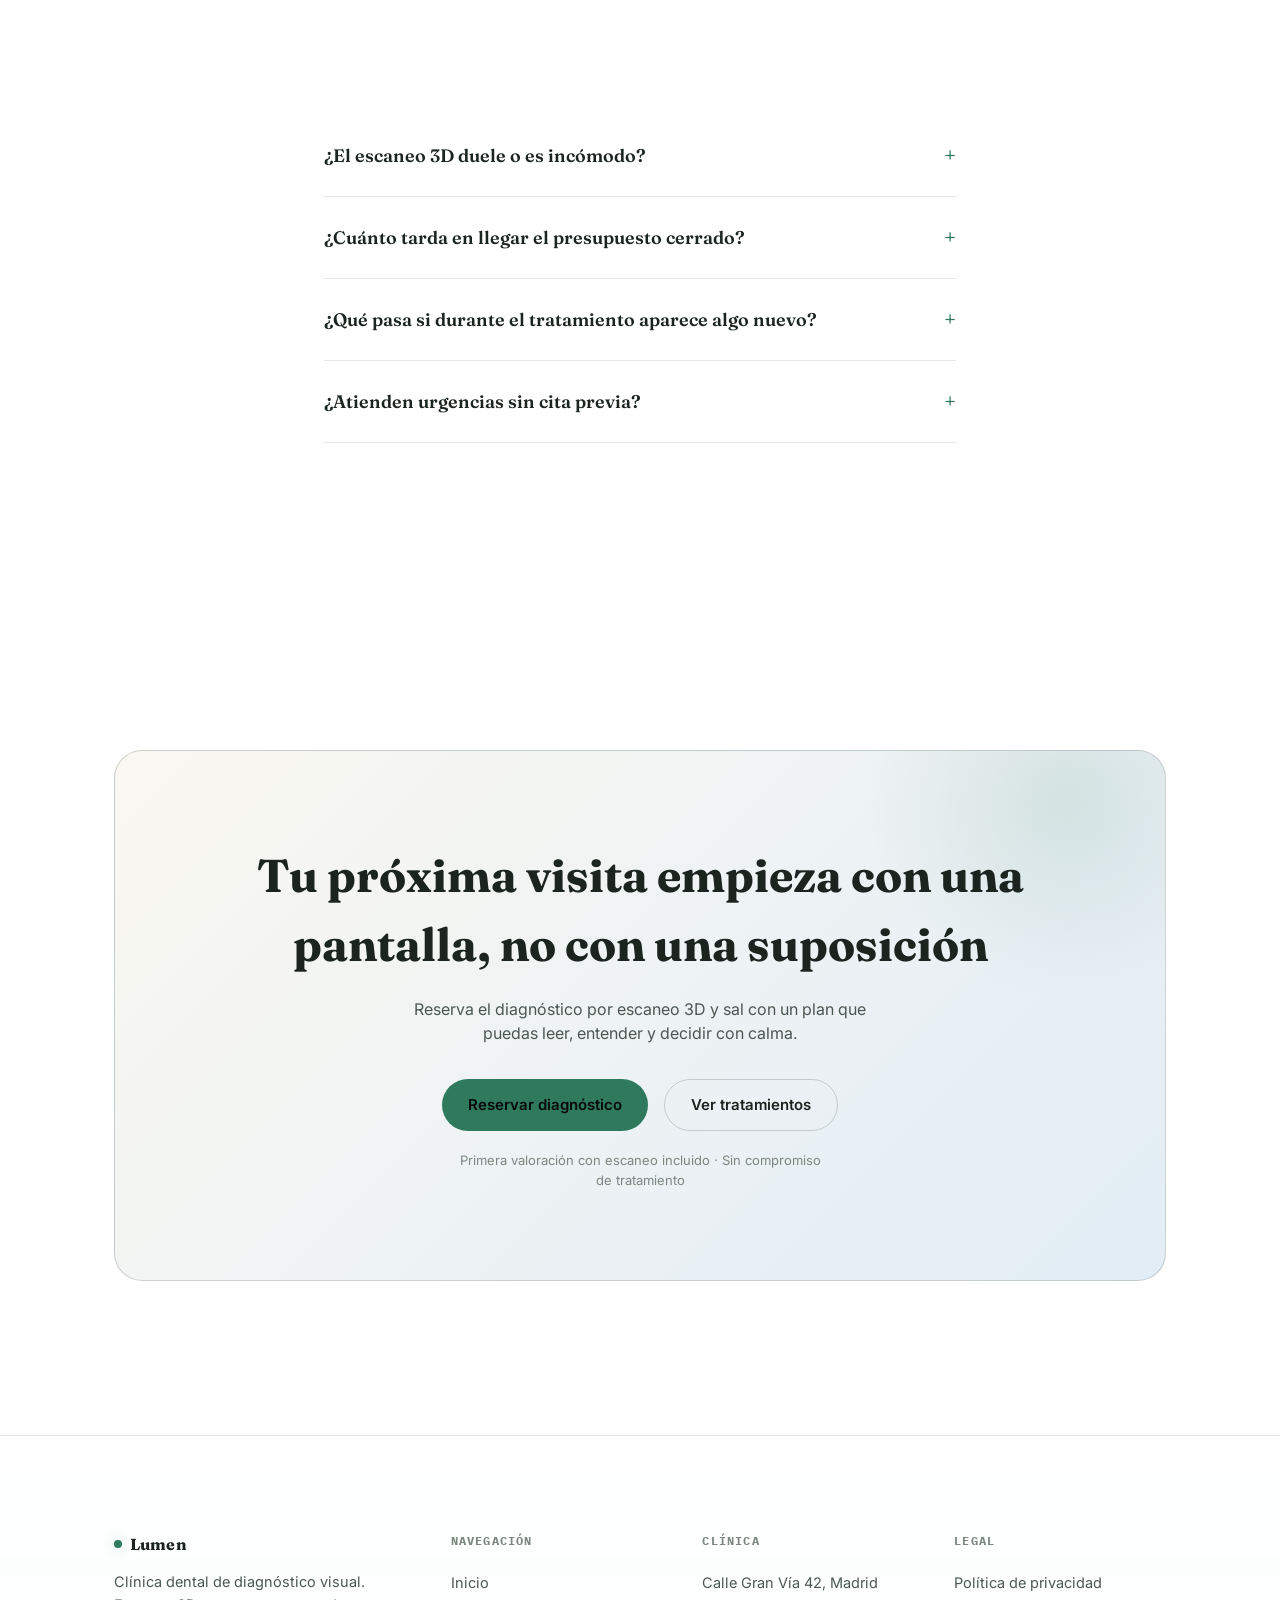
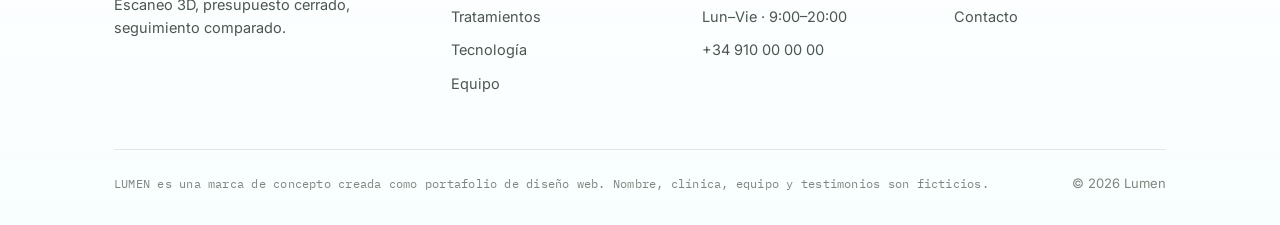
==== commit 77890fb8: "Corregir nav solapado con la imagen y menu movil en mobile Bugs reportados desde el deploy real en V" ====
--- a/index.html
+++ b/index.html
@@ -122,9 +122,12 @@
   @keyframes scrollcue { 0%,100% { opacity: 0.2; } 50% { opacity: 1; } }
 
   @media (max-width: 900px) {
-    .hero-inner { grid-template-columns: 1fr; padding-top: 60px; }
+    .hero-inner { grid-template-columns: 1fr; padding-top: 100px; }
     .hero-scan { order: -1; height: 280px; }
     .hero-trust { gap: 24px; }
+  }
+  @media (max-width: 480px) {
+    .hero-inner { padding-top: 110px; }
   }
 
   /* ---- proceso: scroll lateral ---- */
@@ -206,14 +209,14 @@
   .test-card .quote-mark { font-family: var(--font-display); font-size: 40px; color: var(--accent-2); line-height: 1; }
   .test-card p.quote { margin-top: 14px; color: var(--text); font-size: 15.5px; line-height: 1.6; }
   .test-card .who { margin-top: 22px; display: flex; align-items: center; gap: 12px; }
-  .test-card .avatar { width: 40px; height: 40px; border-radius: 50%; background: var(--surface-2); display: flex; align-items: center; justify-content: center; font-family: var(--font-display); font-size: 14px; color: var(--accent); }
+  .test-card .avatar { width: 40px; height: 40px; border-radius: 50%; background: var(--surface-2); display: flex; align-items: center; justify-content: center; font-family: var(--font-display); font-weight: 600; font-size: 14px; color: var(--accent); }
   .test-card .who strong { display: block; font-size: 14px; }
   .test-card .who span { font-size: 12.5px; color: var(--text-faint); }
   @media (max-width: 900px) { .test-grid { grid-template-columns: 1fr; } .test-card:nth-child(2) { transform: none; } }
 
   /* ---- FAQ ---- */
   .faq-item { border-bottom: 1px solid var(--line); }
-  .faq-q { width: 100%; display: flex; justify-content: space-between; align-items: center; padding: 24px 0; text-align: left; font-family: var(--font-display); font-size: 18px; }
+  .faq-q { width: 100%; display: flex; justify-content: space-between; align-items: center; padding: 24px 0; text-align: left; font-family: var(--font-display); font-weight: 600; font-size: 18px; }
   .faq-q .plus { font-size: 22px; color: var(--accent); transition: transform 0.35s var(--ease-in-out); flex-shrink: 0; margin-left: 20px; }
   .faq-item.open .plus { transform: rotate(45deg); }
   .faq-a { max-height: 0; overflow: hidden; transition: max-height 0.4s var(--ease-in-out); }
--- a/assets/css/style.css
+++ b/assets/css/style.css
@@ -11,8 +11,8 @@
 :root {
   --bg: #f5f2ea;
   --bg-2: #faf8f2;
-  --surface: #eef7fd;
-  --surface-2: #dcebf7;
+  --surface: #faf8f1;
+  --surface-2: #e2edf6;
   --line: rgba(27, 36, 31, 0.10);
   --line-strong: rgba(27, 36, 31, 0.18);
   --text: #1b241f;
@@ -23,7 +23,7 @@
   --accent-2: #3d6ea8;
   --accent-2-soft: rgba(61, 110, 168, 0.12);
 
-  --card-grad: linear-gradient(155deg, var(--surface) 0%, var(--surface) 62%, var(--surface-2) 100%);
+  --card-grad: linear-gradient(155deg, var(--surface) 0%, var(--surface) 72%, var(--surface-2) 100%);
 
   --font-display: "Fraunces", "Newsreader", serif;
   --font-body: "Inter", "Segoe UI", sans-serif;
@@ -236,11 +236,14 @@
 .mobile-panel.is-open { opacity: 1; pointer-events: auto; }
 .mobile-panel a {
   font-family: var(--font-display);
-  font-size: clamp(28px, 8vw, 40px);
+  font-weight: 600;
+  font-optical-sizing: auto;
+  font-size: clamp(22px, 6.4vw, 32px);
   color: var(--text);
   opacity: 0;
   transform: translateY(16px);
   transition: opacity 0.5s var(--ease-out), transform 0.5s var(--ease-out);
+  transition-delay: var(--mnd, 0s);
 }
 .mobile-panel.is-open a { opacity: 1; transform: translateY(0); }
 .mobile-panel .btn { margin-top: 12px; align-self: flex-start; }
@@ -317,6 +320,44 @@
   .reveal, .reveal-stagger .r-item, .reveal-scale, .photo-zoom img {
     transition: none !important;
   }
+}
+
+/* ---------- reveal de cortina para h2 de sección ----------
+   el titular entero sube desde detrás de una máscara al entrar en
+   scroll, sin depender de detectar líneas: main.js solo envuelve el
+   texto una vez, la clase .in ya viene del sistema de reveal. */
+.section-head h2 { overflow: hidden; }
+.section-head h2 .mask-inner {
+  display: block;
+  transform: translateY(112%);
+  transition: transform 1s var(--ease-out);
+}
+.reveal.in.section-head h2 .mask-inner,
+.reveal.in .section-head h2 .mask-inner,
+.reveal-scale.in.section-head h2 .mask-inner,
+.reveal-scale.in .section-head h2 .mask-inner { transform: translateY(0); }
+
+/* ---------- subrayado animado bajo la palabra de énfasis ---------- */
+.accent-underline { position: relative; display: inline-block; }
+.accent-underline svg {
+  position: absolute;
+  left: 0; bottom: -0.08em;
+  width: 100%; height: 0.3em;
+  overflow: visible;
+}
+.accent-underline path {
+  fill: none;
+  stroke: var(--accent);
+  stroke-width: 3;
+  stroke-linecap: round;
+  stroke-dasharray: 1;
+  stroke-dashoffset: 1;
+  transition: stroke-dashoffset 0.8s var(--ease-out) 0.5s;
+}
+.choreo.in .accent-underline path { stroke-dashoffset: 0; }
+
+@media (prefers-reduced-motion: reduce) {
+  .section-head h2 .mask-inner, .accent-underline path { transition: none !important; }
 }
 
 /* ---------- word choreography ---------- */
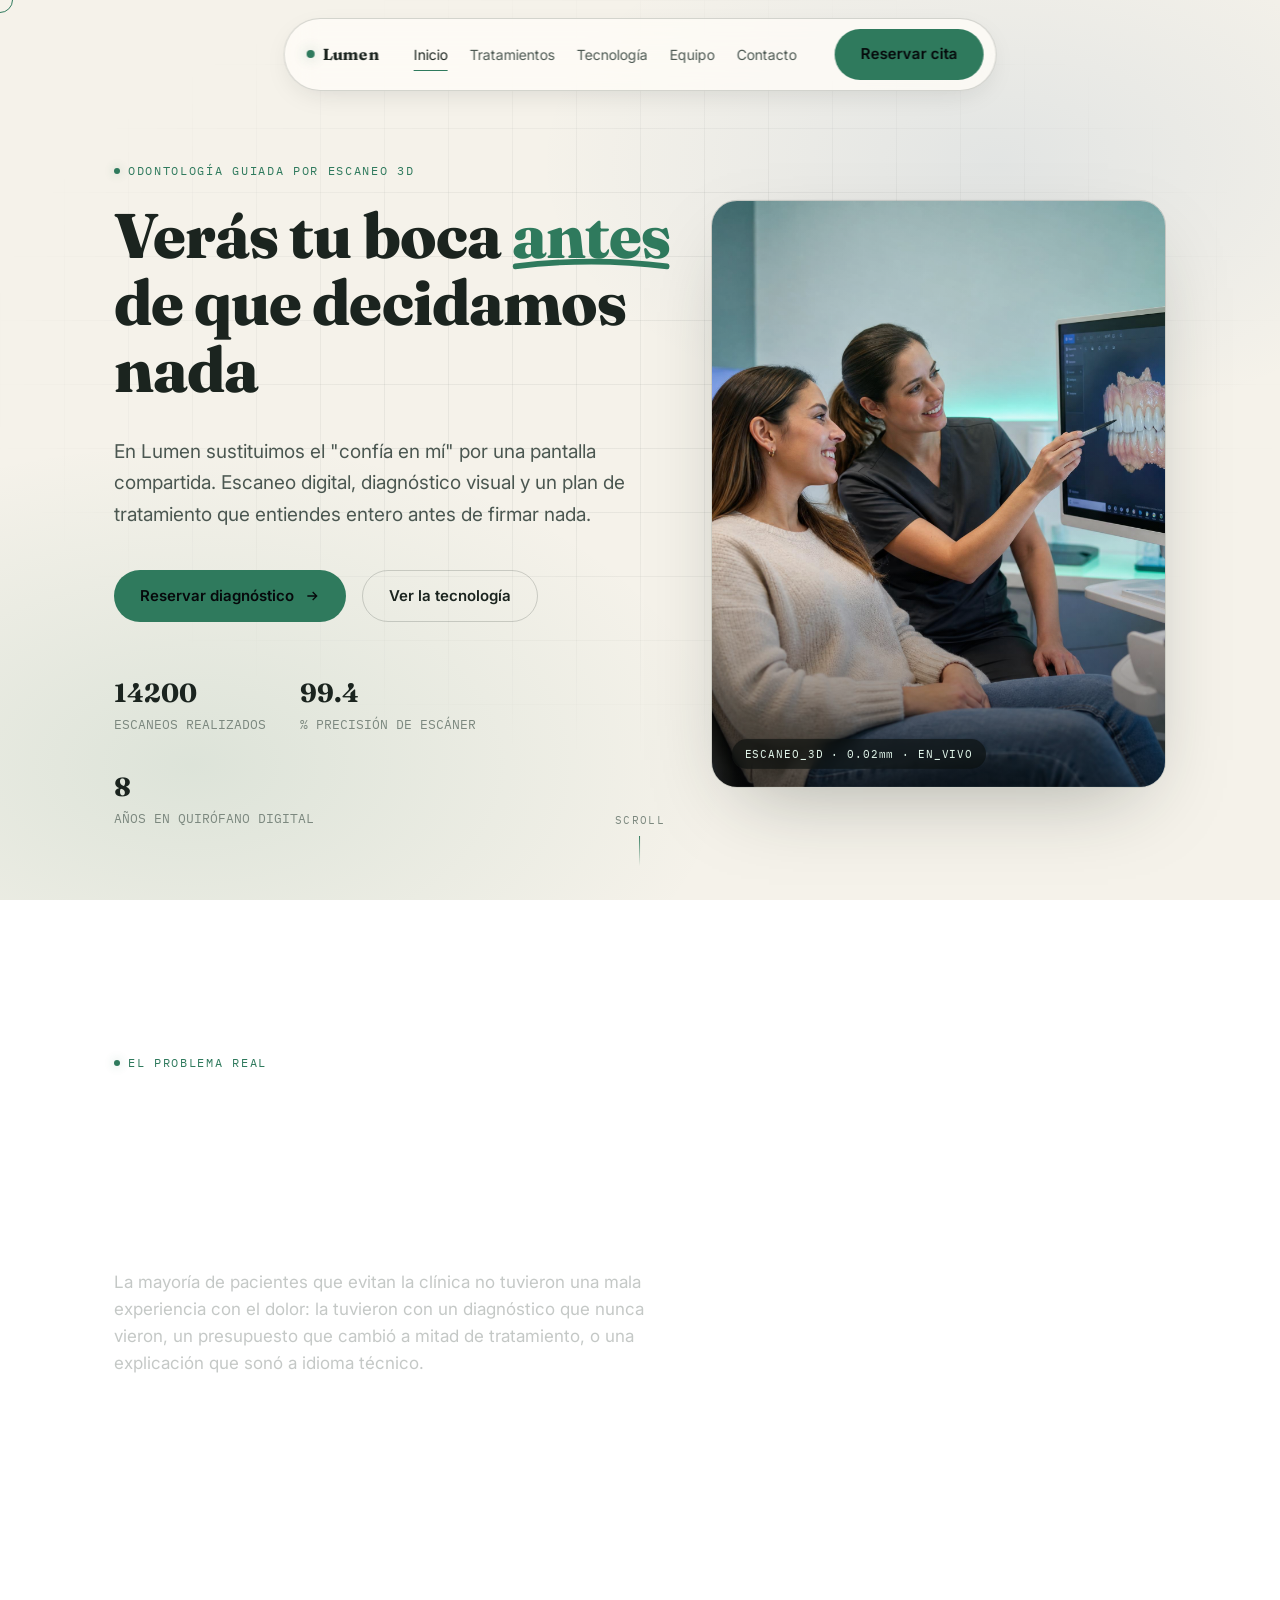
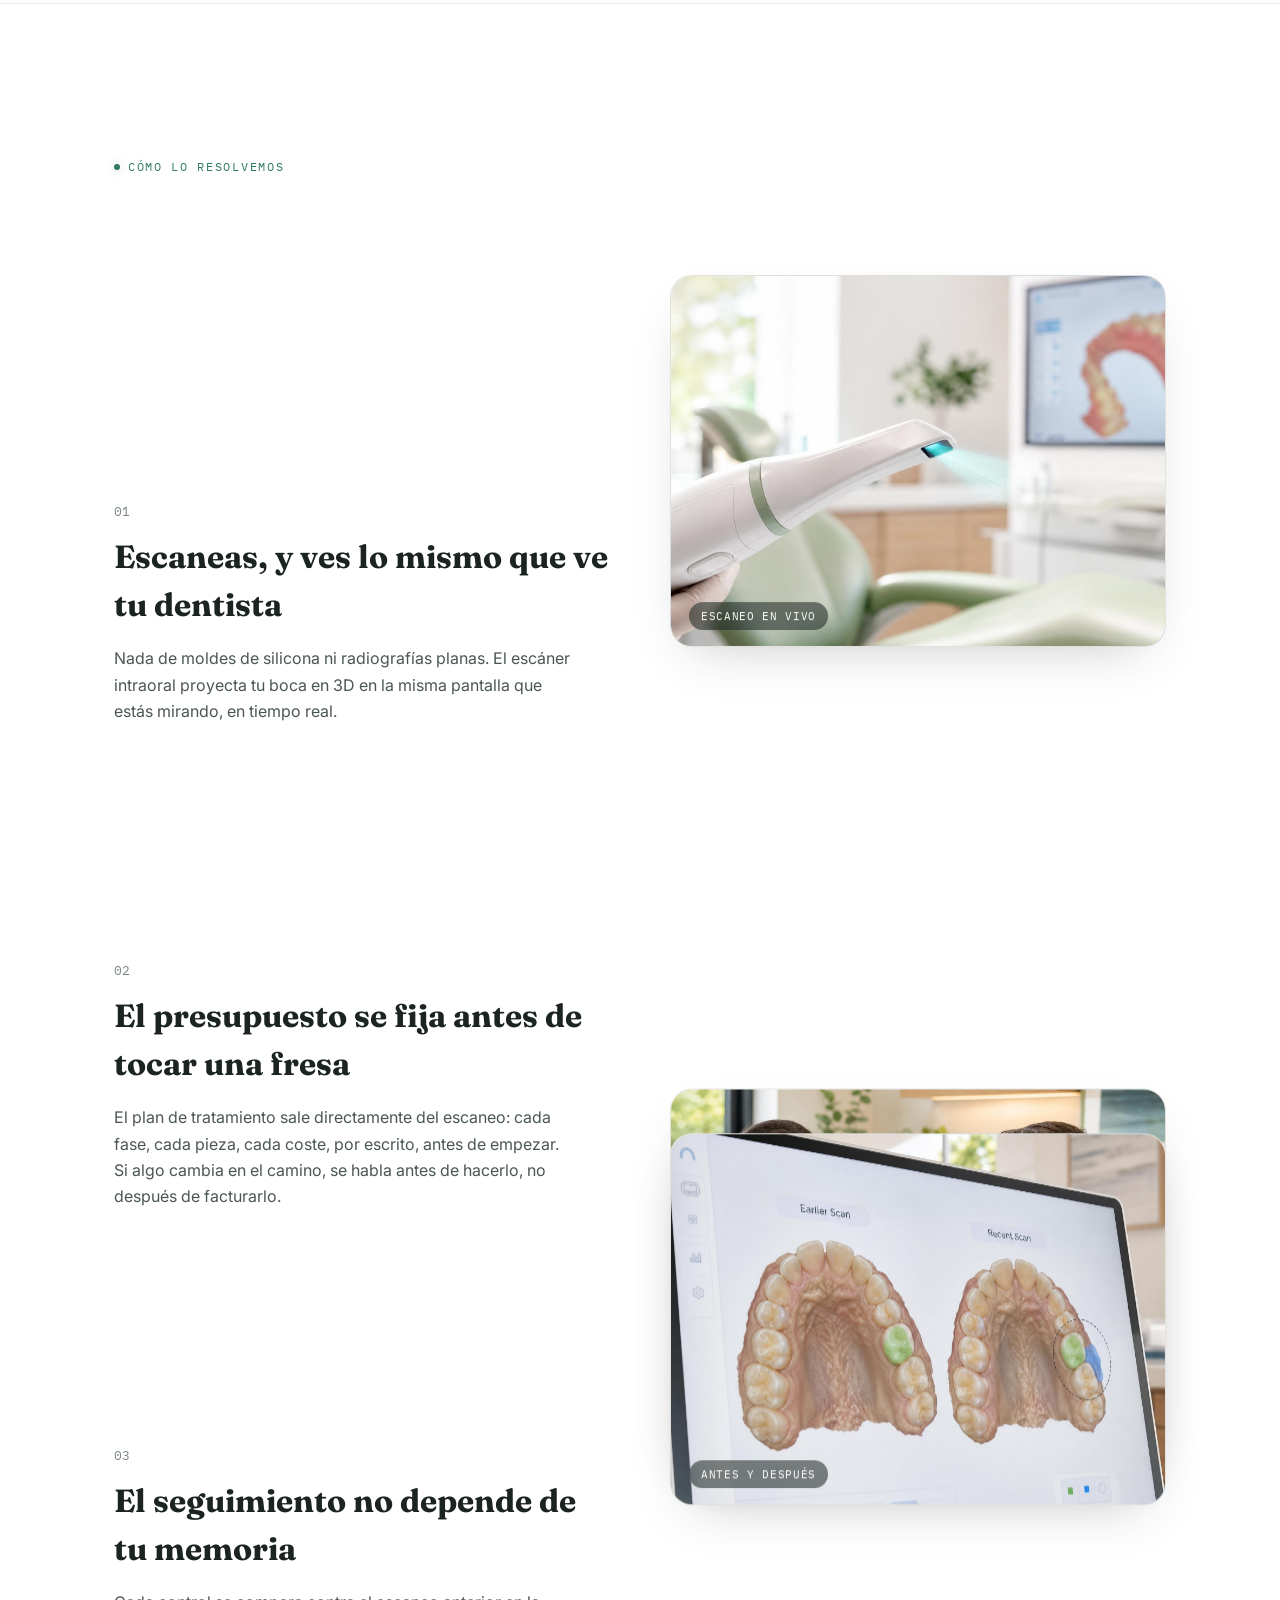
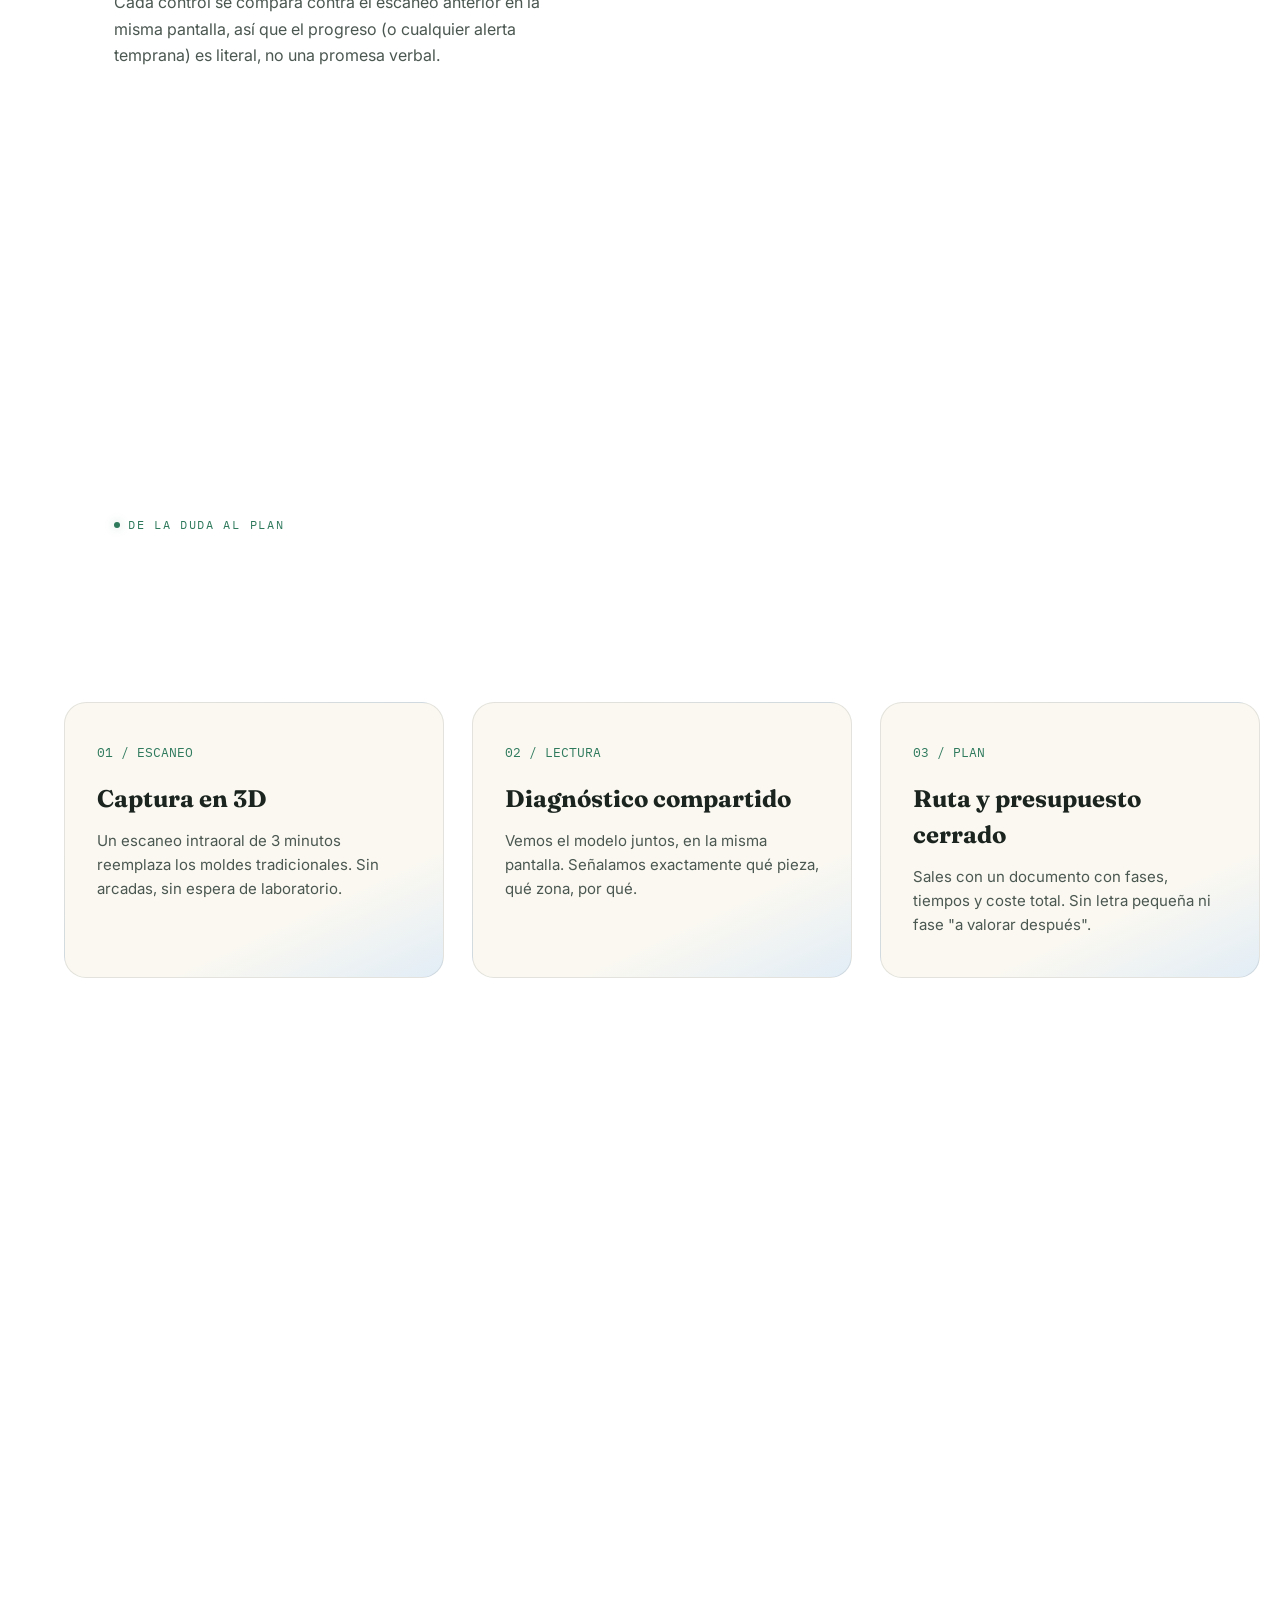
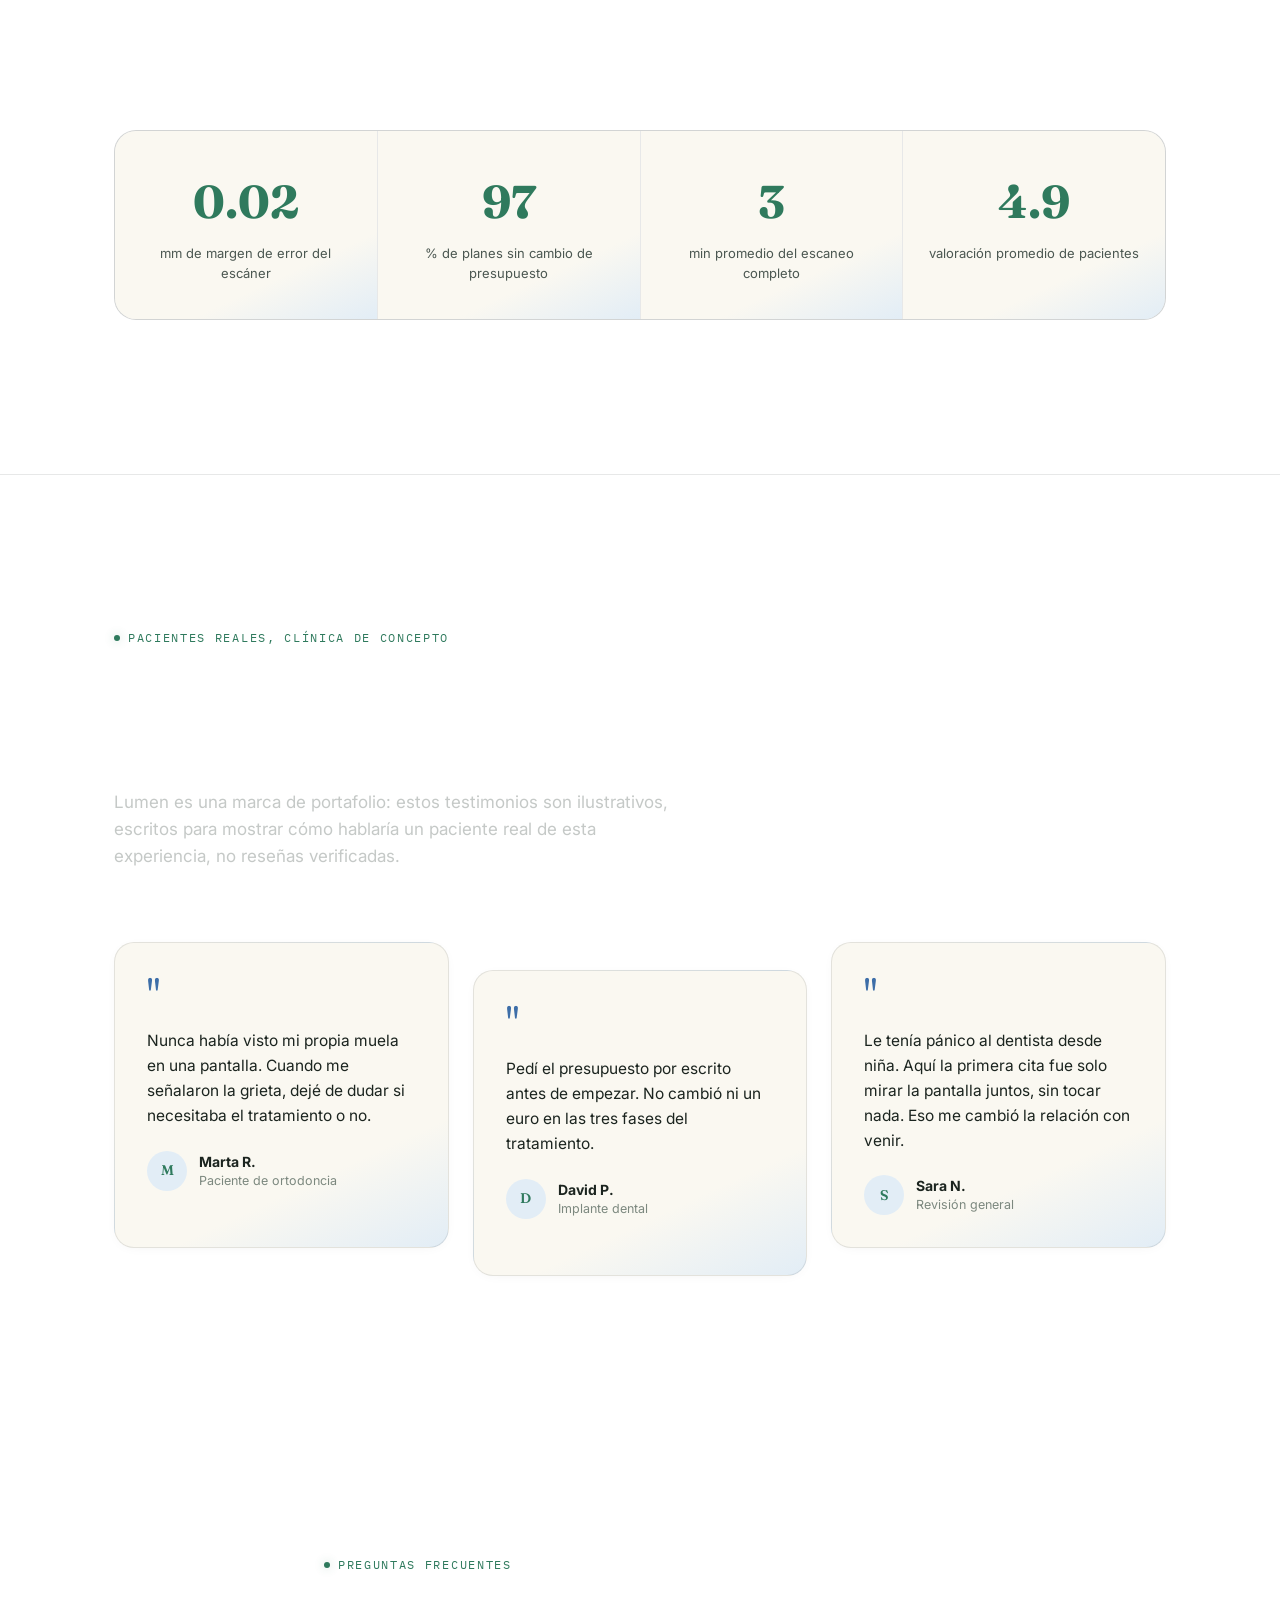
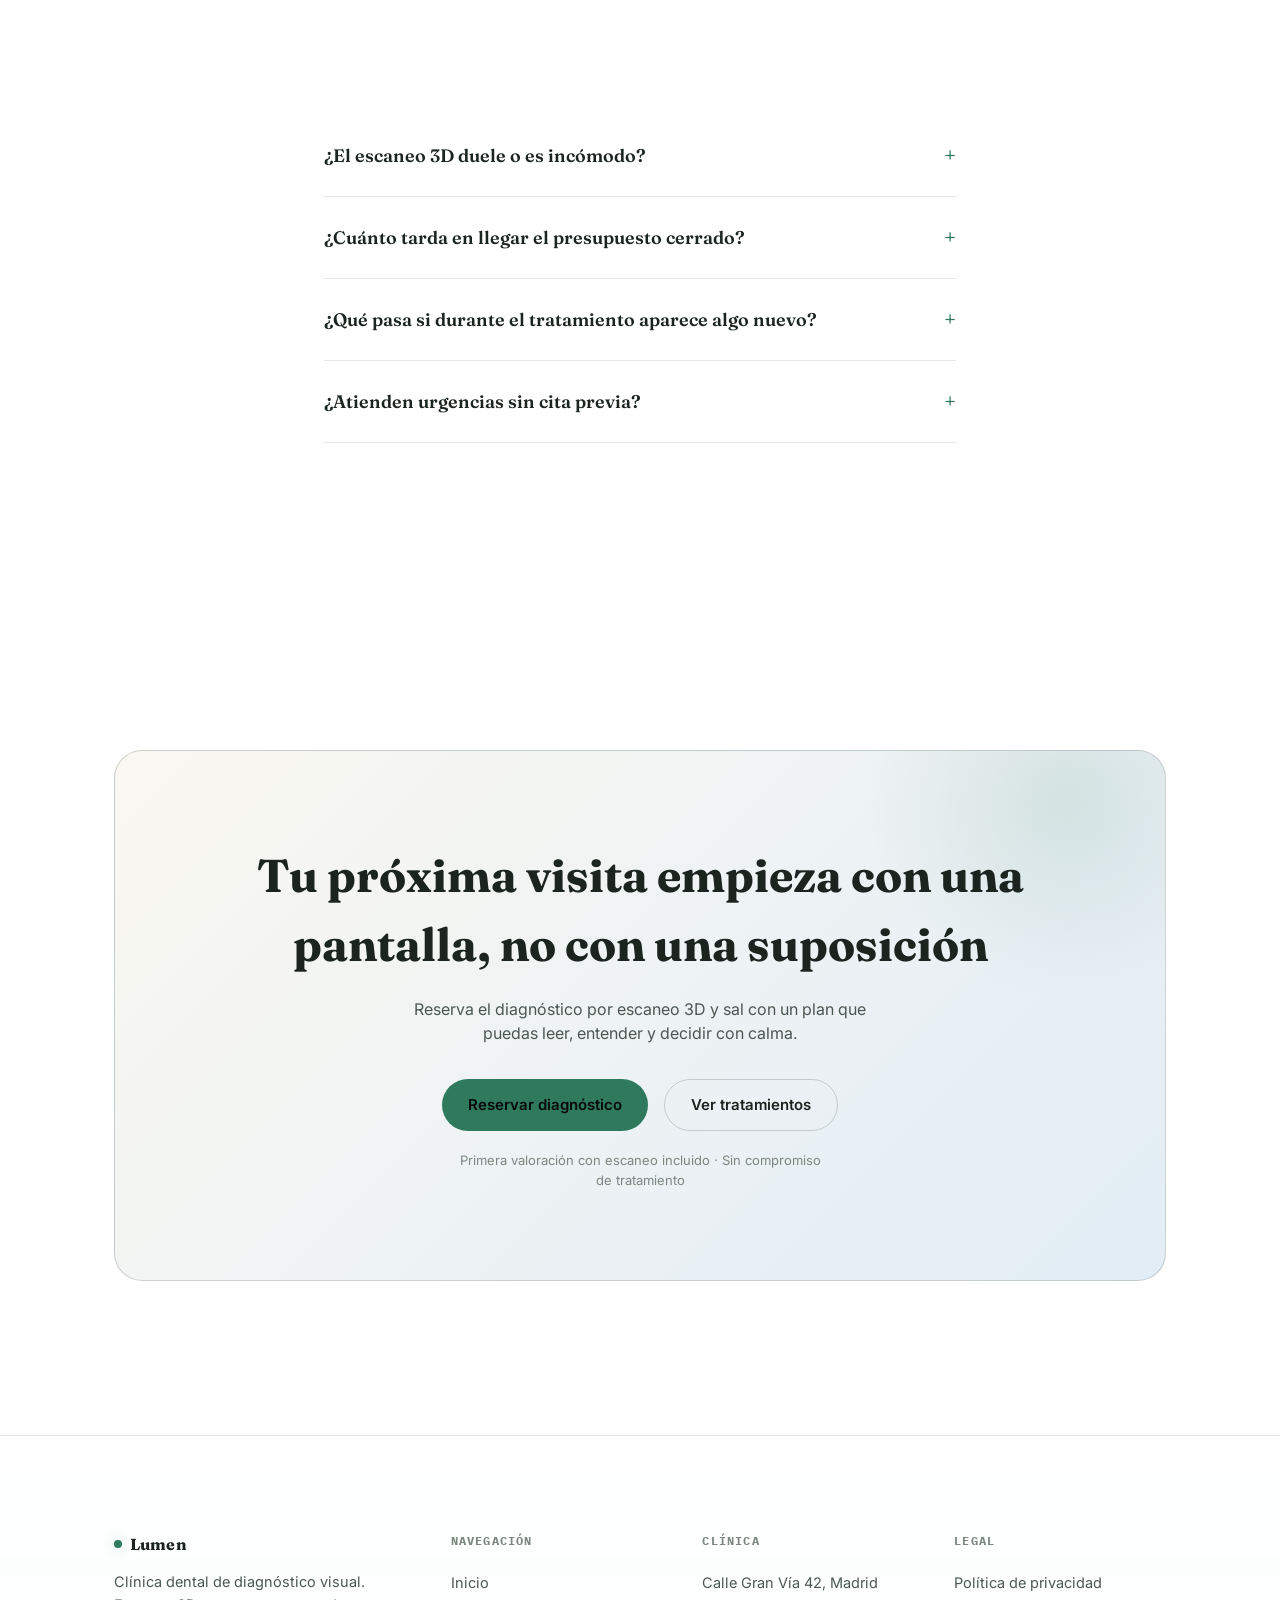
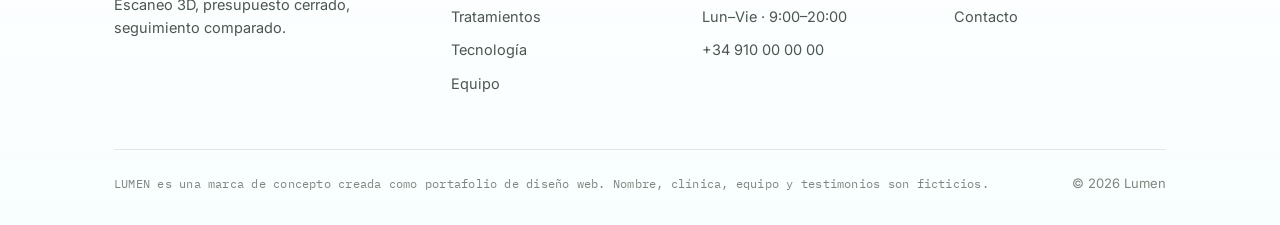
==== commit 84790c76: "Legibilidad del readout del hero + menu movil mas compacto El texto verde "ESCANEO_3D..." sobre la f" ====
--- a/index.html
+++ b/index.html
@@ -97,10 +97,13 @@
     left: 20px;
     font-family: var(--font-mono);
     font-size: 11px;
-    color: var(--accent);
+    color: #eafff3;
     letter-spacing: 0.08em;
-    opacity: 0.95;
     z-index: 2;
+    background: rgba(10, 16, 14, 0.62);
+    backdrop-filter: blur(6px);
+    padding: 7px 13px;
+    border-radius: 999px;
   }
 
   .scroll-cue {
--- a/assets/css/style.css
+++ b/assets/css/style.css
@@ -238,7 +238,7 @@
   font-family: var(--font-display);
   font-weight: 600;
   font-optical-sizing: auto;
-  font-size: clamp(22px, 6.4vw, 32px);
+  font-size: clamp(18px, 5vw, 24px);
   color: var(--text);
   opacity: 0;
   transform: translateY(16px);
@@ -246,7 +246,7 @@
   transition-delay: var(--mnd, 0s);
 }
 .mobile-panel.is-open a { opacity: 1; transform: translateY(0); }
-.mobile-panel .btn { margin-top: 12px; align-self: flex-start; }
+.mobile-panel .btn { margin-top: 8px; align-self: flex-start; padding: 10px 20px; font-size: 13.5px; }
 
 @media (max-width: 780px) {
   .nav-links, .nav-cta { display: none; }
